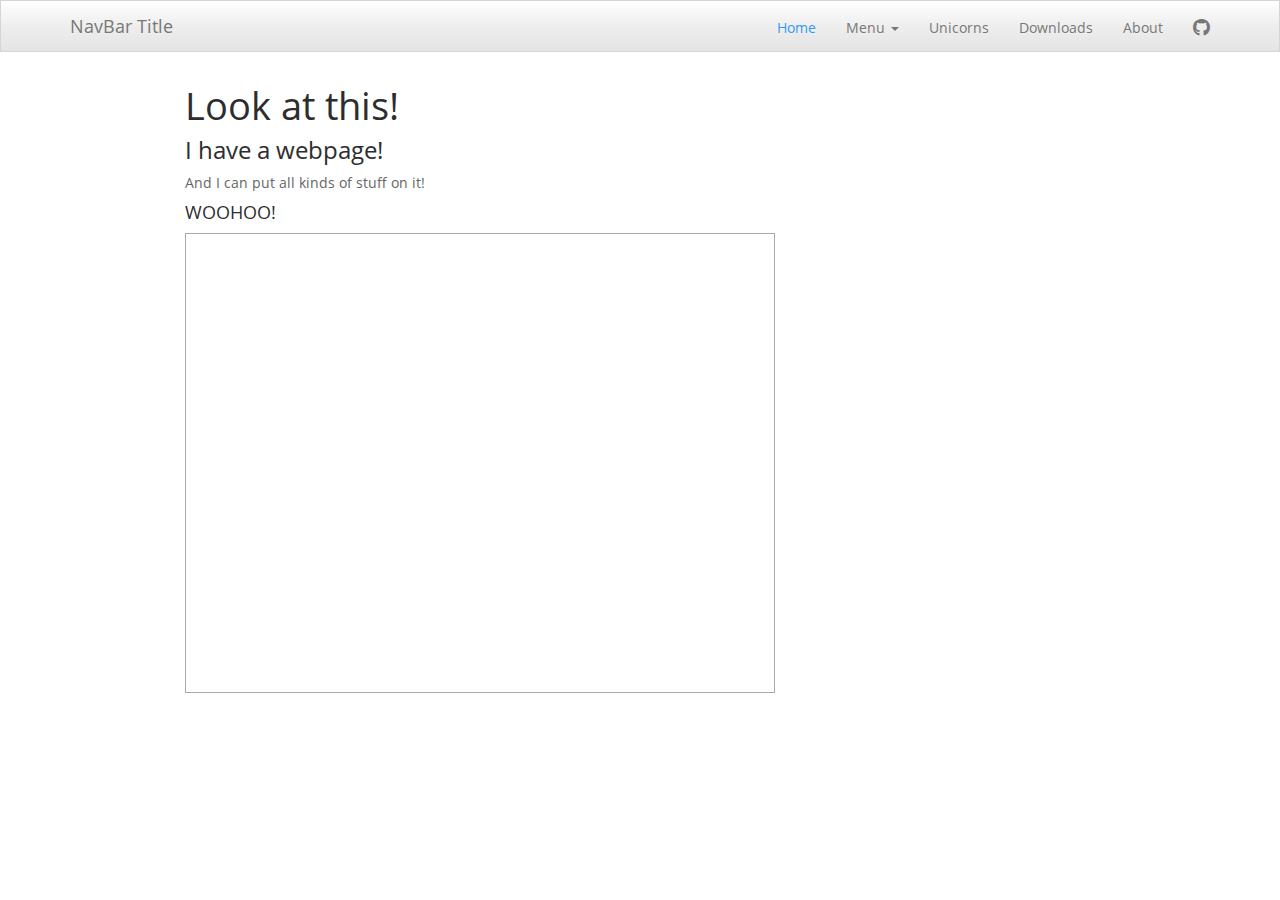
==== index.html @ 29324110 "init" ====
<!DOCTYPE html>

<html>

<head>

<meta charset="utf-8" />
<meta name="generator" content="pandoc" />
<meta http-equiv="X-UA-Compatible" content="IE=EDGE" />




<title>Look at this!</title>

<script src="site_libs/header-attrs-2.28/header-attrs.js"></script>
<script src="site_libs/jquery-3.6.0/jquery-3.6.0.min.js"></script>
<meta name="viewport" content="width=device-width, initial-scale=1" />
<link href="site_libs/bootstrap-3.3.5/css/spacelab.min.css" rel="stylesheet" />
<script src="site_libs/bootstrap-3.3.5/js/bootstrap.min.js"></script>
<script src="site_libs/bootstrap-3.3.5/shim/html5shiv.min.js"></script>
<script src="site_libs/bootstrap-3.3.5/shim/respond.min.js"></script>
<style>h1 {font-size: 34px;}
       h1.title {font-size: 38px;}
       h2 {font-size: 30px;}
       h3 {font-size: 24px;}
       h4 {font-size: 18px;}
       h5 {font-size: 16px;}
       h6 {font-size: 12px;}
       code {color: inherit; background-color: rgba(0, 0, 0, 0.04);}
       pre:not([class]) { background-color: white }</style>
<script src="site_libs/navigation-1.1/tabsets.js"></script>
<link href="site_libs/highlightjs-9.12.0/default.css" rel="stylesheet" />
<script src="site_libs/highlightjs-9.12.0/highlight.js"></script>
<link href="site_libs/font-awesome-6.5.2/css/all.min.css" rel="stylesheet" />
<link href="site_libs/font-awesome-6.5.2/css/v4-shims.min.css" rel="stylesheet" />

<style type="text/css">
  code{white-space: pre-wrap;}
  span.smallcaps{font-variant: small-caps;}
  span.underline{text-decoration: underline;}
  div.column{display: inline-block; vertical-align: top; width: 50%;}
  div.hanging-indent{margin-left: 1.5em; text-indent: -1.5em;}
  ul.task-list{list-style: none;}
    </style>

<style type="text/css">code{white-space: pre;}</style>
<script type="text/javascript">
if (window.hljs) {
  hljs.configure({languages: []});
  hljs.initHighlightingOnLoad();
  if (document.readyState && document.readyState === "complete") {
    window.setTimeout(function() { hljs.initHighlighting(); }, 0);
  }
}
</script>









<style type = "text/css">
.main-container {
  max-width: 940px;
  margin-left: auto;
  margin-right: auto;
}
img {
  max-width:100%;
}
.tabbed-pane {
  padding-top: 12px;
}
.html-widget {
  margin-bottom: 20px;
}
button.code-folding-btn:focus {
  outline: none;
}
summary {
  display: list-item;
}
details > summary > p:only-child {
  display: inline;
}
pre code {
  padding: 0;
}
</style>


<style type="text/css">
.dropdown-submenu {
  position: relative;
}
.dropdown-submenu>.dropdown-menu {
  top: 0;
  left: 100%;
  margin-top: -6px;
  margin-left: -1px;
  border-radius: 0 6px 6px 6px;
}
.dropdown-submenu:hover>.dropdown-menu {
  display: block;
}
.dropdown-submenu>a:after {
  display: block;
  content: " ";
  float: right;
  width: 0;
  height: 0;
  border-color: transparent;
  border-style: solid;
  border-width: 5px 0 5px 5px;
  border-left-color: #cccccc;
  margin-top: 5px;
  margin-right: -10px;
}
.dropdown-submenu:hover>a:after {
  border-left-color: #adb5bd;
}
.dropdown-submenu.pull-left {
  float: none;
}
.dropdown-submenu.pull-left>.dropdown-menu {
  left: -100%;
  margin-left: 10px;
  border-radius: 6px 0 6px 6px;
}
</style>

<script type="text/javascript">
// manage active state of menu based on current page
$(document).ready(function () {
  // active menu anchor
  href = window.location.pathname
  href = href.substr(href.lastIndexOf('/') + 1)
  if (href === "")
    href = "index.html";
  var menuAnchor = $('a[href="' + href + '"]');

  // mark the anchor link active (and if it's in a dropdown, also mark that active)
  var dropdown = menuAnchor.closest('li.dropdown');
  if (window.bootstrap) { // Bootstrap 4+
    menuAnchor.addClass('active');
    dropdown.find('> .dropdown-toggle').addClass('active');
  } else { // Bootstrap 3
    menuAnchor.parent().addClass('active');
    dropdown.addClass('active');
  }

  // Navbar adjustments
  var navHeight = $(".navbar").first().height() + 15;
  var style = document.createElement('style');
  var pt = "padding-top: " + navHeight + "px; ";
  var mt = "margin-top: -" + navHeight + "px; ";
  var css = "";
  // offset scroll position for anchor links (for fixed navbar)
  for (var i = 1; i <= 6; i++) {
    css += ".section h" + i + "{ " + pt + mt + "}\n";
  }
  style.innerHTML = "body {" + pt + "padding-bottom: 40px; }\n" + css;
  document.head.appendChild(style);
});
</script>

<!-- tabsets -->

<style type="text/css">
.tabset-dropdown > .nav-tabs {
  display: inline-table;
  max-height: 500px;
  min-height: 44px;
  overflow-y: auto;
  border: 1px solid #ddd;
  border-radius: 4px;
}

.tabset-dropdown > .nav-tabs > li.active:before, .tabset-dropdown > .nav-tabs.nav-tabs-open:before {
  content: "\e259";
  font-family: 'Glyphicons Halflings';
  display: inline-block;
  padding: 10px;
  border-right: 1px solid #ddd;
}

.tabset-dropdown > .nav-tabs.nav-tabs-open > li.active:before {
  content: "\e258";
  font-family: 'Glyphicons Halflings';
  border: none;
}

.tabset-dropdown > .nav-tabs > li.active {
  display: block;
}

.tabset-dropdown > .nav-tabs > li > a,
.tabset-dropdown > .nav-tabs > li > a:focus,
.tabset-dropdown > .nav-tabs > li > a:hover {
  border: none;
  display: inline-block;
  border-radius: 4px;
  background-color: transparent;
}

.tabset-dropdown > .nav-tabs.nav-tabs-open > li {
  display: block;
  float: none;
}

.tabset-dropdown > .nav-tabs > li {
  display: none;
}
</style>

<!-- code folding -->




</head>

<body>


<div class="container-fluid main-container">




<div class="navbar navbar-default  navbar-fixed-top" role="navigation">
  <div class="container">
    <div class="navbar-header">
      <button type="button" class="navbar-toggle collapsed" data-toggle="collapse" data-bs-toggle="collapse" data-target="#navbar" data-bs-target="#navbar">
        <span class="icon-bar"></span>
        <span class="icon-bar"></span>
        <span class="icon-bar"></span>
      </button>
      <a class="navbar-brand" href="index.html">NavBar Title</a>
    </div>
    <div id="navbar" class="navbar-collapse collapse">
      <ul class="nav navbar-nav">
        
      </ul>
      <ul class="nav navbar-nav navbar-right">
        <li>
  <a href="index.html">Home</a>
</li>
<li class="dropdown">
  <a href="#" class="dropdown-toggle" data-toggle="dropdown" role="button" data-bs-toggle="dropdown" aria-expanded="false">
    Menu
     
    <span class="caret"></span>
  </a>
  <ul class="dropdown-menu" role="menu">
    <li>
      <a href="pages/example.html">Whatever Menu 1</a>
    </li>
    <li>
      <a href="whatevermenu2.html">Whatever Menu 2</a>
    </li>
    <li>
      <a href="whatevermenu3.html">Whatever Menu 3</a>
    </li>
  </ul>
</li>
<li>
  <a href="Unicorn.Rmd">Unicorns</a>
</li>
<li>
  <a href="downloads.html">Downloads</a>
</li>
<li>
  <a href="about.html">About</a>
</li>
<li>
  <a href="http://github.com/jmclip">
    <span class="fa fa-github fa-lg"></span>
     
  </a>
</li>
      </ul>
    </div><!--/.nav-collapse -->
  </div><!--/.container -->
</div><!--/.navbar -->

<div id="header">



<h1 class="title toc-ignore">Look at this!</h1>

</div>


<div id="i-have-a-webpage" class="section level3">
<h3>I have a webpage!</h3>
<p>And I can put all kinds of stuff on it!</p>
<div id="woohoo" class="section level4">
<h4>WOOHOO!</h4>
<iframe src="https://jclip.shinyapps.io/baby-names/" style="border: 1px solid #AAA; width: 590px; height: 460px">
</iframe>
</div>
</div>




</div>

<script>

// add bootstrap table styles to pandoc tables
function bootstrapStylePandocTables() {
  $('tr.odd').parent('tbody').parent('table').addClass('table table-condensed');
}
$(document).ready(function () {
  bootstrapStylePandocTables();
});


</script>

<!-- tabsets -->

<script>
$(document).ready(function () {
  window.buildTabsets("TOC");
});

$(document).ready(function () {
  $('.tabset-dropdown > .nav-tabs > li').click(function () {
    $(this).parent().toggleClass('nav-tabs-open');
  });
});
</script>

<!-- code folding -->


<!-- dynamically load mathjax for compatibility with self-contained -->
<script>
  (function () {
    var script = document.createElement("script");
    script.type = "text/javascript";
    script.src  = "https://mathjax.rstudio.com/latest/MathJax.js?config=TeX-AMS-MML_HTMLorMML";
    document.getElementsByTagName("head")[0].appendChild(script);
  })();
</script>

</body>
</html>
---- site_libs/bootstrap-3.3.5/css/spacelab.min.css ----
@font-face {
  font-family: 'Open Sans';
  font-style: normal;
  font-weight: 400;
  src: url(fonts/OpenSans.ttf) format('truetype');
}
@font-face {
  font-family: 'Open Sans';
  font-style: normal;
  font-weight: 700;
  src: url(fonts/OpenSansBold.ttf) format('truetype');
}
@font-face {
  font-family: 'Open Sans';
  font-style: italic;
  font-weight: 400;
  src: url(fonts/OpenSansItalic.ttf) format('truetype');
}
@font-face {
  font-family: 'Open Sans';
  font-style: italic;
  font-weight: 700;
  src: url(fonts/OpenSansBoldItalic.ttf) format('truetype');
}

/*!
 * bootswatch v3.3.6
 * Homepage: http://bootswatch.com
 * Copyright 2012-2015 Thomas Park
 * Licensed under MIT
 * Based on Bootstrap
*//*!
 * Bootstrap v3.3.6 (http://getbootstrap.com)
 * Copyright 2011-2015 Twitter, Inc.
 * Licensed under MIT (https://github.com/twbs/bootstrap/blob/master/LICENSE)
 *//*! normalize.css v3.0.3 | MIT License | github.com/necolas/normalize.css */html{font-family:sans-serif;-ms-text-size-adjust:100%;-webkit-text-size-adjust:100%}body{margin:0}article,aside,details,figcaption,figure,footer,header,hgroup,main,menu,nav,section,summary{display:block}audio,canvas,progress,video{display:inline-block;vertical-align:baseline}audio:not([controls]){display:none;height:0}[hidden],template{display:none}a{background-color:transparent}a:active,a:hover{outline:0}abbr[title]{border-bottom:1px dotted}b,strong{font-weight:bold}dfn{font-style:italic}h1{font-size:2em;margin:0.67em 0}mark{background:#ff0;color:#000}small{font-size:80%}sub,sup{font-size:75%;line-height:0;position:relative;vertical-align:baseline}sup{top:-0.5em}sub{bottom:-0.25em}img{border:0}svg:not(:root){overflow:hidden}figure{margin:1em 40px}hr{-webkit-box-sizing:content-box;-moz-box-sizing:content-box;box-sizing:content-box;height:0}pre{overflow:auto}code,kbd,pre,samp{font-family:monospace, monospace;font-size:1em}button,input,optgroup,select,textarea{color:inherit;font:inherit;margin:0}button{overflow:visible}button,select{text-transform:none}button,html input[type="button"],input[type="reset"],input[type="submit"]{-webkit-appearance:button;cursor:pointer}button[disabled],html input[disabled]{cursor:default}button::-moz-focus-inner,input::-moz-focus-inner{border:0;padding:0}input{line-height:normal}input[type="checkbox"],input[type="radio"]{-webkit-box-sizing:border-box;-moz-box-sizing:border-box;box-sizing:border-box;padding:0}input[type="number"]::-webkit-inner-spin-button,input[type="number"]::-webkit-outer-spin-button{height:auto}input[type="search"]{-webkit-appearance:textfield;-webkit-box-sizing:content-box;-moz-box-sizing:content-box;box-sizing:content-box}input[type="search"]::-webkit-search-cancel-button,input[type="search"]::-webkit-search-decoration{-webkit-appearance:none}fieldset{border:1px solid #c0c0c0;margin:0 2px;padding:0.35em 0.625em 0.75em}legend{border:0;padding:0}textarea{overflow:auto}optgroup{font-weight:bold}table{border-collapse:collapse;border-spacing:0}td,th{padding:0}/*! Source: https://github.com/h5bp/html5-boilerplate/blob/master/src/css/main.css */@media print{*,*:before,*:after{background:transparent !important;color:#000 !important;-webkit-box-shadow:none !important;box-shadow:none !important;text-shadow:none !important}a,a:visited{text-decoration:underline}a[href]:after{content:" (" attr(href) ")"}abbr[title]:after{content:" (" attr(title) ")"}a[href^="#"]:after,a[href^="javascript:"]:after{content:""}pre,blockquote{border:1px solid #999;page-break-inside:avoid}thead{display:table-header-group}tr,img{page-break-inside:avoid}img{max-width:100% !important}p,h2,h3{orphans:3;widows:3}h2,h3{page-break-after:avoid}.navbar{display:none}.btn>.caret,.dropup>.btn>.caret{border-top-color:#000 !important}.label{border:1px solid #000}.table{border-collapse:collapse !important}.table td,.table th{background-color:#fff !important}.table-bordered th,.table-bordered td{border:1px solid #ddd !important}}@font-face{font-family:'Glyphicons Halflings';src:url('../fonts/glyphicons-halflings-regular.eot');src:url('../fonts/glyphicons-halflings-regular.eot?#iefix') format('embedded-opentype'),url('../fonts/glyphicons-halflings-regular.woff') format('woff'),url('../fonts/glyphicons-halflings-regular.ttf') format('truetype'),url('../fonts/glyphicons-halflings-regular.svg#glyphicons_halflingsregular') format('svg')}.glyphicon{position:relative;top:1px;display:inline-block;font-family:'Glyphicons Halflings';font-style:normal;font-weight:normal;line-height:1;-webkit-font-smoothing:antialiased;-moz-osx-font-smoothing:grayscale}.glyphicon-asterisk:before{content:"\002a"}.glyphicon-plus:before{content:"\002b"}.glyphicon-euro:before,.glyphicon-eur:before{content:"\20ac"}.glyphicon-minus:before{content:"\2212"}.glyphicon-cloud:before{content:"\2601"}.glyphicon-envelope:before{content:"\2709"}.glyphicon-pencil:before{content:"\270f"}.glyphicon-glass:before{content:"\e001"}.glyphicon-music:before{content:"\e002"}.glyphicon-search:before{content:"\e003"}.glyphicon-heart:before{content:"\e005"}.glyphicon-star:before{content:"\e006"}.glyphicon-star-empty:before{content:"\e007"}.glyphicon-user:before{content:"\e008"}.glyphicon-film:before{content:"\e009"}.glyphicon-th-large:before{content:"\e010"}.glyphicon-th:before{content:"\e011"}.glyphicon-th-list:before{content:"\e012"}.glyphicon-ok:before{content:"\e013"}.glyphicon-remove:before{content:"\e014"}.glyphicon-zoom-in:before{content:"\e015"}.glyphicon-zoom-out:before{content:"\e016"}.glyphicon-off:before{content:"\e017"}.glyphicon-signal:before{content:"\e018"}.glyphicon-cog:before{content:"\e019"}.glyphicon-trash:before{content:"\e020"}.glyphicon-home:before{content:"\e021"}.glyphicon-file:before{content:"\e022"}.glyphicon-time:before{content:"\e023"}.glyphicon-road:before{content:"\e024"}.glyphicon-download-alt:before{content:"\e025"}.glyphicon-download:before{content:"\e026"}.glyphicon-upload:before{content:"\e027"}.glyphicon-inbox:before{content:"\e028"}.glyphicon-play-circle:before{content:"\e029"}.glyphicon-repeat:before{content:"\e030"}.glyphicon-refresh:before{content:"\e031"}.glyphicon-list-alt:before{content:"\e032"}.glyphicon-lock:before{content:"\e033"}.glyphicon-flag:before{content:"\e034"}.glyphicon-headphones:before{content:"\e035"}.glyphicon-volume-off:before{content:"\e036"}.glyphicon-volume-down:before{content:"\e037"}.glyphicon-volume-up:before{content:"\e038"}.glyphicon-qrcode:before{content:"\e039"}.glyphicon-barcode:before{content:"\e040"}.glyphicon-tag:before{content:"\e041"}.glyphicon-tags:before{content:"\e042"}.glyphicon-book:before{content:"\e043"}.glyphicon-bookmark:before{content:"\e044"}.glyphicon-print:before{content:"\e045"}.glyphicon-camera:before{content:"\e046"}.glyphicon-font:before{content:"\e047"}.glyphicon-bold:before{content:"\e048"}.glyphicon-italic:before{content:"\e049"}.glyphicon-text-height:before{content:"\e050"}.glyphicon-text-width:before{content:"\e051"}.glyphicon-align-left:before{content:"\e052"}.glyphicon-align-center:before{content:"\e053"}.glyphicon-align-right:before{content:"\e054"}.glyphicon-align-justify:before{content:"\e055"}.glyphicon-list:before{content:"\e056"}.glyphicon-indent-left:before{content:"\e057"}.glyphicon-indent-right:before{content:"\e058"}.glyphicon-facetime-video:before{content:"\e059"}.glyphicon-picture:before{content:"\e060"}.glyphicon-map-marker:before{content:"\e062"}.glyphicon-adjust:before{content:"\e063"}.glyphicon-tint:before{content:"\e064"}.glyphicon-edit:before{content:"\e065"}.glyphicon-share:before{content:"\e066"}.glyphicon-check:before{content:"\e067"}.glyphicon-move:before{content:"\e068"}.glyphicon-step-backward:before{content:"\e069"}.glyphicon-fast-backward:before{content:"\e070"}.glyphicon-backward:before{content:"\e071"}.glyphicon-play:before{content:"\e072"}.glyphicon-pause:before{content:"\e073"}.glyphicon-stop:before{content:"\e074"}.glyphicon-forward:before{content:"\e075"}.glyphicon-fast-forward:before{content:"\e076"}.glyphicon-step-forward:before{content:"\e077"}.glyphicon-eject:before{content:"\e078"}.glyphicon-chevron-left:before{content:"\e079"}.glyphicon-chevron-right:before{content:"\e080"}.glyphicon-plus-sign:before{content:"\e081"}.glyphicon-minus-sign:before{content:"\e082"}.glyphicon-remove-sign:before{content:"\e083"}.glyphicon-ok-sign:before{content:"\e084"}.glyphicon-question-sign:before{content:"\e085"}.glyphicon-info-sign:before{content:"\e086"}.glyphicon-screenshot:before{content:"\e087"}.glyphicon-remove-circle:before{content:"\e088"}.glyphicon-ok-circle:before{content:"\e089"}.glyphicon-ban-circle:before{content:"\e090"}.glyphicon-arrow-left:before{content:"\e091"}.glyphicon-arrow-right:before{content:"\e092"}.glyphicon-arrow-up:before{content:"\e093"}.glyphicon-arrow-down:before{content:"\e094"}.glyphicon-share-alt:before{content:"\e095"}.glyphicon-resize-full:before{content:"\e096"}.glyphicon-resize-small:before{content:"\e097"}.glyphicon-exclamation-sign:before{content:"\e101"}.glyphicon-gift:before{content:"\e102"}.glyphicon-leaf:before{content:"\e103"}.glyphicon-fire:before{content:"\e104"}.glyphicon-eye-open:before{content:"\e105"}.glyphicon-eye-close:before{content:"\e106"}.glyphicon-warning-sign:before{content:"\e107"}.glyphicon-plane:before{content:"\e108"}.glyphicon-calendar:before{content:"\e109"}.glyphicon-random:before{content:"\e110"}.glyphicon-comment:before{content:"\e111"}.glyphicon-magnet:before{content:"\e112"}.glyphicon-chevron-up:before{content:"\e113"}.glyphicon-chevron-down:before{content:"\e114"}.glyphicon-retweet:before{content:"\e115"}.glyphicon-shopping-cart:before{content:"\e116"}.glyphicon-folder-close:before{content:"\e117"}.glyphicon-folder-open:before{content:"\e118"}.glyphicon-resize-vertical:before{content:"\e119"}.glyphicon-resize-horizontal:before{content:"\e120"}.glyphicon-hdd:before{content:"\e121"}.glyphicon-bullhorn:before{content:"\e122"}.glyphicon-bell:before{content:"\e123"}.glyphicon-certificate:before{content:"\e124"}.glyphicon-thumbs-up:before{content:"\e125"}.glyphicon-thumbs-down:before{content:"\e126"}.glyphicon-hand-right:before{content:"\e127"}.glyphicon-hand-left:before{content:"\e128"}.glyphicon-hand-up:before{content:"\e129"}.glyphicon-hand-down:before{content:"\e130"}.glyphicon-circle-arrow-right:before{content:"\e131"}.glyphicon-circle-arrow-left:before{content:"\e132"}.glyphicon-circle-arrow-up:before{content:"\e133"}.glyphicon-circle-arrow-down:before{content:"\e134"}.glyphicon-globe:before{content:"\e135"}.glyphicon-wrench:before{content:"\e136"}.glyphicon-tasks:before{content:"\e137"}.glyphicon-filter:before{content:"\e138"}.glyphicon-briefcase:before{content:"\e139"}.glyphicon-fullscreen:before{content:"\e140"}.glyphicon-dashboard:before{content:"\e141"}.glyphicon-paperclip:before{content:"\e142"}.glyphicon-heart-empty:before{content:"\e143"}.glyphicon-link:before{content:"\e144"}.glyphicon-phone:before{content:"\e145"}.glyphicon-pushpin:before{content:"\e146"}.glyphicon-usd:before{content:"\e148"}.glyphicon-gbp:before{content:"\e149"}.glyphicon-sort:before{content:"\e150"}.glyphicon-sort-by-alphabet:before{content:"\e151"}.glyphicon-sort-by-alphabet-alt:before{content:"\e152"}.glyphicon-sort-by-order:before{content:"\e153"}.glyphicon-sort-by-order-alt:before{content:"\e154"}.glyphicon-sort-by-attributes:before{content:"\e155"}.glyphicon-sort-by-attributes-alt:before{content:"\e156"}.glyphicon-unchecked:before{content:"\e157"}.glyphicon-expand:before{content:"\e158"}.glyphicon-collapse-down:before{content:"\e159"}.glyphicon-collapse-up:before{content:"\e160"}.glyphicon-log-in:before{content:"\e161"}.glyphicon-flash:before{content:"\e162"}.glyphicon-log-out:before{content:"\e163"}.glyphicon-new-window:before{content:"\e164"}.glyphicon-record:before{content:"\e165"}.glyphicon-save:before{content:"\e166"}.glyphicon-open:before{content:"\e167"}.glyphicon-saved:before{content:"\e168"}.glyphicon-import:before{content:"\e169"}.glyphicon-export:before{content:"\e170"}.glyphicon-send:before{content:"\e171"}.glyphicon-floppy-disk:before{content:"\e172"}.glyphicon-floppy-saved:before{content:"\e173"}.glyphicon-floppy-remove:before{content:"\e174"}.glyphicon-floppy-save:before{content:"\e175"}.glyphicon-floppy-open:before{content:"\e176"}.glyphicon-credit-card:before{content:"\e177"}.glyphicon-transfer:before{content:"\e178"}.glyphicon-cutlery:before{content:"\e179"}.glyphicon-header:before{content:"\e180"}.glyphicon-compressed:before{content:"\e181"}.glyphicon-earphone:before{content:"\e182"}.glyphicon-phone-alt:before{content:"\e183"}.glyphicon-tower:before{content:"\e184"}.glyphicon-stats:before{content:"\e185"}.glyphicon-sd-video:before{content:"\e186"}.glyphicon-hd-video:before{content:"\e187"}.glyphicon-subtitles:before{content:"\e188"}.glyphicon-sound-stereo:before{content:"\e189"}.glyphicon-sound-dolby:before{content:"\e190"}.glyphicon-sound-5-1:before{content:"\e191"}.glyphicon-sound-6-1:before{content:"\e192"}.glyphicon-sound-7-1:before{content:"\e193"}.glyphicon-copyright-mark:before{content:"\e194"}.glyphicon-registration-mark:before{content:"\e195"}.glyphicon-cloud-download:before{content:"\e197"}.glyphicon-cloud-upload:before{content:"\e198"}.glyphicon-tree-conifer:before{content:"\e199"}.glyphicon-tree-deciduous:before{content:"\e200"}.glyphicon-cd:before{content:"\e201"}.glyphicon-save-file:before{content:"\e202"}.glyphicon-open-file:before{content:"\e203"}.glyphicon-level-up:before{content:"\e204"}.glyphicon-copy:before{content:"\e205"}.glyphicon-paste:before{content:"\e206"}.glyphicon-alert:before{content:"\e209"}.glyphicon-equalizer:before{content:"\e210"}.glyphicon-king:before{content:"\e211"}.glyphicon-queen:before{content:"\e212"}.glyphicon-pawn:before{content:"\e213"}.glyphicon-bishop:before{content:"\e214"}.glyphicon-knight:before{content:"\e215"}.glyphicon-baby-formula:before{content:"\e216"}.glyphicon-tent:before{content:"\26fa"}.glyphicon-blackboard:before{content:"\e218"}.glyphicon-bed:before{content:"\e219"}.glyphicon-apple:before{content:"\f8ff"}.glyphicon-erase:before{content:"\e221"}.glyphicon-hourglass:before{content:"\231b"}.glyphicon-lamp:before{content:"\e223"}.glyphicon-duplicate:before{content:"\e224"}.glyphicon-piggy-bank:before{content:"\e225"}.glyphicon-scissors:before{content:"\e226"}.glyphicon-bitcoin:before{content:"\e227"}.glyphicon-btc:before{content:"\e227"}.glyphicon-xbt:before{content:"\e227"}.glyphicon-yen:before{content:"\00a5"}.glyphicon-jpy:before{content:"\00a5"}.glyphicon-ruble:before{content:"\20bd"}.glyphicon-rub:before{content:"\20bd"}.glyphicon-scale:before{content:"\e230"}.glyphicon-ice-lolly:before{content:"\e231"}.glyphicon-ice-lolly-tasted:before{content:"\e232"}.glyphicon-education:before{content:"\e233"}.glyphicon-option-horizontal:before{content:"\e234"}.glyphicon-option-vertical:before{content:"\e235"}.glyphicon-menu-hamburger:before{content:"\e236"}.glyphicon-modal-window:before{content:"\e237"}.glyphicon-oil:before{content:"\e238"}.glyphicon-grain:before{content:"\e239"}.glyphicon-sunglasses:before{content:"\e240"}.glyphicon-text-size:before{content:"\e241"}.glyphicon-text-color:before{content:"\e242"}.glyphicon-text-background:before{content:"\e243"}.glyphicon-object-align-top:before{content:"\e244"}.glyphicon-object-align-bottom:before{content:"\e245"}.glyphicon-object-align-horizontal:before{content:"\e246"}.glyphicon-object-align-left:before{content:"\e247"}.glyphicon-object-align-vertical:before{content:"\e248"}.glyphicon-object-align-right:before{content:"\e249"}.glyphicon-triangle-right:before{content:"\e250"}.glyphicon-triangle-left:before{content:"\e251"}.glyphicon-triangle-bottom:before{content:"\e252"}.glyphicon-triangle-top:before{content:"\e253"}.glyphicon-console:before{content:"\e254"}.glyphicon-superscript:before{content:"\e255"}.glyphicon-subscript:before{content:"\e256"}.glyphicon-menu-left:before{content:"\e257"}.glyphicon-menu-right:before{content:"\e258"}.glyphicon-menu-down:before{content:"\e259"}.glyphicon-menu-up:before{content:"\e260"}*{-webkit-box-sizing:border-box;-moz-box-sizing:border-box;box-sizing:border-box}*:before,*:after{-webkit-box-sizing:border-box;-moz-box-sizing:border-box;box-sizing:border-box}html{font-size:10px;-webkit-tap-highlight-color:rgba(0,0,0,0)}body{font-family:"Open Sans","Helvetica Neue",Helvetica,Arial,sans-serif;font-size:14px;line-height:1.42857143;color:#666666;background-color:#ffffff}input,button,select,textarea{font-family:inherit;font-size:inherit;line-height:inherit}a{color:#3399f3;text-decoration:none}a:hover,a:focus{color:#3399f3;text-decoration:underline}a:focus{outline:thin dotted;outline:5px auto -webkit-focus-ring-color;outline-offset:-2px}figure{margin:0}img{vertical-align:middle}.img-responsive,.thumbnail>img,.thumbnail a>img,.carousel-inner>.item>img,.carousel-inner>.item>a>img{display:block;max-width:100%;height:auto}.img-rounded{border-radius:6px}.img-thumbnail{padding:4px;line-height:1.42857143;background-color:#ffffff;border:1px solid #dddddd;border-radius:4px;-webkit-transition:all .2s ease-in-out;-o-transition:all .2s ease-in-out;transition:all .2s ease-in-out;display:inline-block;max-width:100%;height:auto}.img-circle{border-radius:50%}hr{margin-top:20px;margin-bottom:20px;border:0;border-top:1px solid #eeeeee}.sr-only{position:absolute;width:1px;height:1px;margin:-1px;padding:0;overflow:hidden;clip:rect(0, 0, 0, 0);border:0}.sr-only-focusable:active,.sr-only-focusable:focus{position:static;width:auto;height:auto;margin:0;overflow:visible;clip:auto}[role="button"]{cursor:pointer}h1,h2,h3,h4,h5,h6,.h1,.h2,.h3,.h4,.h5,.h6{font-family:"Open Sans","Helvetica Neue",Helvetica,Arial,sans-serif;font-weight:500;line-height:1.1;color:#2d2d2d}h1 small,h2 small,h3 small,h4 small,h5 small,h6 small,.h1 small,.h2 small,.h3 small,.h4 small,.h5 small,.h6 small,h1 .small,h2 .small,h3 .small,h4 .small,h5 .small,h6 .small,.h1 .small,.h2 .small,.h3 .small,.h4 .small,.h5 .small,.h6 .small{font-weight:normal;line-height:1;color:#999999}h1,.h1,h2,.h2,h3,.h3{margin-top:20px;margin-bottom:10px}h1 small,.h1 small,h2 small,.h2 small,h3 small,.h3 small,h1 .small,.h1 .small,h2 .small,.h2 .small,h3 .small,.h3 .small{font-size:65%}h4,.h4,h5,.h5,h6,.h6{margin-top:10px;margin-bottom:10px}h4 small,.h4 small,h5 small,.h5 small,h6 small,.h6 small,h4 .small,.h4 .small,h5 .small,.h5 .small,h6 .small,.h6 .small{font-size:75%}h1,.h1{font-size:36px}h2,.h2{font-size:30px}h3,.h3{font-size:24px}h4,.h4{font-size:18px}h5,.h5{font-size:14px}h6,.h6{font-size:12px}p{margin:0 0 10px}.lead{margin-bottom:20px;font-size:16px;font-weight:300;line-height:1.4}@media (min-width:768px){.lead{font-size:21px}}small,.small{font-size:85%}mark,.mark{background-color:#fcf8e3;padding:.2em}.text-left{text-align:left}.text-right{text-align:right}.text-center{text-align:center}.text-justify{text-align:justify}.text-nowrap{white-space:nowrap}.text-lowercase{text-transform:lowercase}.text-uppercase{text-transform:uppercase}.text-capitalize{text-transform:capitalize}.text-muted{color:#999999}.text-primary{color:#446e9b}a.text-primary:hover,a.text-primary:focus{color:#345578}.text-success{color:#468847}a.text-success:hover,a.text-success:focus{color:#356635}.text-info{color:#3a87ad}a.text-info:hover,a.text-info:focus{color:#2d6987}.text-warning{color:#c09853}a.text-warning:hover,a.text-warning:focus{color:#a47e3c}.text-danger{color:#b94a48}a.text-danger:hover,a.text-danger:focus{color:#953b39}.bg-primary{color:#fff;background-color:#446e9b}a.bg-primary:hover,a.bg-primary:focus{background-color:#345578}.bg-success{background-color:#dff0d8}a.bg-success:hover,a.bg-success:focus{background-color:#c1e2b3}.bg-info{background-color:#d9edf7}a.bg-info:hover,a.bg-info:focus{background-color:#afd9ee}.bg-warning{background-color:#fcf8e3}a.bg-warning:hover,a.bg-warning:focus{background-color:#f7ecb5}.bg-danger{background-color:#f2dede}a.bg-danger:hover,a.bg-danger:focus{background-color:#e4b9b9}.page-header{padding-bottom:9px;margin:40px 0 20px;border-bottom:1px solid #eeeeee}ul,ol{margin-top:0;margin-bottom:10px}ul ul,ol ul,ul ol,ol ol{margin-bottom:0}.list-unstyled{padding-left:0;list-style:none}.list-inline{padding-left:0;list-style:none;margin-left:-5px}.list-inline>li{display:inline-block;padding-left:5px;padding-right:5px}dl{margin-top:0;margin-bottom:20px}dt,dd{line-height:1.42857143}dt{font-weight:bold}dd{margin-left:0}@media (min-width:768px){.dl-horizontal dt{float:left;width:160px;clear:left;text-align:right;overflow:hidden;text-overflow:ellipsis;white-space:nowrap}.dl-horizontal dd{margin-left:180px}}abbr[title],abbr[data-original-title]{cursor:help;border-bottom:1px dotted #999999}.initialism{font-size:90%;text-transform:uppercase}blockquote{padding:10px 20px;margin:0 0 20px;font-size:17.5px;border-left:5px solid #eeeeee}blockquote p:last-child,blockquote ul:last-child,blockquote ol:last-child{margin-bottom:0}blockquote footer,blockquote small,blockquote .small{display:block;font-size:80%;line-height:1.42857143;color:#999999}blockquote footer:before,blockquote small:before,blockquote .small:before{content:'\2014 \00A0'}.blockquote-reverse,blockquote.pull-right{padding-right:15px;padding-left:0;border-right:5px solid #eeeeee;border-left:0;text-align:right}.blockquote-reverse footer:before,blockquote.pull-right footer:before,.blockquote-reverse small:before,blockquote.pull-right small:before,.blockquote-reverse .small:before,blockquote.pull-right .small:before{content:''}.blockquote-reverse footer:after,blockquote.pull-right footer:after,.blockquote-reverse small:after,blockquote.pull-right small:after,.blockquote-reverse .small:after,blockquote.pull-right .small:after{content:'\00A0 \2014'}address{margin-bottom:20px;font-style:normal;line-height:1.42857143}code,kbd,pre,samp{font-family:monospace}code{padding:2px 4px;font-size:90%;color:#c7254e;background-color:#f9f2f4;border-radius:4px}kbd{padding:2px 4px;font-size:90%;color:#ffffff;background-color:#333333;border-radius:3px;-webkit-box-shadow:inset 0 -1px 0 rgba(0,0,0,0.25);box-shadow:inset 0 -1px 0 rgba(0,0,0,0.25)}kbd kbd{padding:0;font-size:100%;font-weight:bold;-webkit-box-shadow:none;box-shadow:none}pre{display:block;padding:9.5px;margin:0 0 10px;font-size:13px;line-height:1.42857143;word-break:break-all;word-wrap:break-word;color:#333333;background-color:#f5f5f5;border:1px solid #cccccc;border-radius:4px}pre code{padding:0;font-size:inherit;color:inherit;white-space:pre-wrap;background-color:transparent;border-radius:0}.pre-scrollable{max-height:340px;overflow-y:scroll}.container{margin-right:auto;margin-left:auto;padding-left:15px;padding-right:15px}@media (min-width:768px){.container{width:750px}}@media (min-width:992px){.container{width:970px}}@media (min-width:1200px){.container{width:1170px}}.container-fluid{margin-right:auto;margin-left:auto;padding-left:15px;padding-right:15px}.row{margin-left:-15px;margin-right:-15px}.col-xs-1,.col-sm-1,.col-md-1,.col-lg-1,.col-xs-2,.col-sm-2,.col-md-2,.col-lg-2,.col-xs-3,.col-sm-3,.col-md-3,.col-lg-3,.col-xs-4,.col-sm-4,.col-md-4,.col-lg-4,.col-xs-5,.col-sm-5,.col-md-5,.col-lg-5,.col-xs-6,.col-sm-6,.col-md-6,.col-lg-6,.col-xs-7,.col-sm-7,.col-md-7,.col-lg-7,.col-xs-8,.col-sm-8,.col-md-8,.col-lg-8,.col-xs-9,.col-sm-9,.col-md-9,.col-lg-9,.col-xs-10,.col-sm-10,.col-md-10,.col-lg-10,.col-xs-11,.col-sm-11,.col-md-11,.col-lg-11,.col-xs-12,.col-sm-12,.col-md-12,.col-lg-12{position:relative;min-height:1px;padding-left:15px;padding-right:15px}.col-xs-1,.col-xs-2,.col-xs-3,.col-xs-4,.col-xs-5,.col-xs-6,.col-xs-7,.col-xs-8,.col-xs-9,.col-xs-10,.col-xs-11,.col-xs-12{float:left}.col-xs-12{width:100%}.col-xs-11{width:91.66666667%}.col-xs-10{width:83.33333333%}.col-xs-9{width:75%}.col-xs-8{width:66.66666667%}.col-xs-7{width:58.33333333%}.col-xs-6{width:50%}.col-xs-5{width:41.66666667%}.col-xs-4{width:33.33333333%}.col-xs-3{width:25%}.col-xs-2{width:16.66666667%}.col-xs-1{width:8.33333333%}.col-xs-pull-12{right:100%}.col-xs-pull-11{right:91.66666667%}.col-xs-pull-10{right:83.33333333%}.col-xs-pull-9{right:75%}.col-xs-pull-8{right:66.66666667%}.col-xs-pull-7{right:58.33333333%}.col-xs-pull-6{right:50%}.col-xs-pull-5{right:41.66666667%}.col-xs-pull-4{right:33.33333333%}.col-xs-pull-3{right:25%}.col-xs-pull-2{right:16.66666667%}.col-xs-pull-1{right:8.33333333%}.col-xs-pull-0{right:auto}.col-xs-push-12{left:100%}.col-xs-push-11{left:91.66666667%}.col-xs-push-10{left:83.33333333%}.col-xs-push-9{left:75%}.col-xs-push-8{left:66.66666667%}.col-xs-push-7{left:58.33333333%}.col-xs-push-6{left:50%}.col-xs-push-5{left:41.66666667%}.col-xs-push-4{left:33.33333333%}.col-xs-push-3{left:25%}.col-xs-push-2{left:16.66666667%}.col-xs-push-1{left:8.33333333%}.col-xs-push-0{left:auto}.col-xs-offset-12{margin-left:100%}.col-xs-offset-11{margin-left:91.66666667%}.col-xs-offset-10{margin-left:83.33333333%}.col-xs-offset-9{margin-left:75%}.col-xs-offset-8{margin-left:66.66666667%}.col-xs-offset-7{margin-left:58.33333333%}.col-xs-offset-6{margin-left:50%}.col-xs-offset-5{margin-left:41.66666667%}.col-xs-offset-4{margin-left:33.33333333%}.col-xs-offset-3{margin-left:25%}.col-xs-offset-2{margin-left:16.66666667%}.col-xs-offset-1{margin-left:8.33333333%}.col-xs-offset-0{margin-left:0%}@media (min-width:768px){.col-sm-1,.col-sm-2,.col-sm-3,.col-sm-4,.col-sm-5,.col-sm-6,.col-sm-7,.col-sm-8,.col-sm-9,.col-sm-10,.col-sm-11,.col-sm-12{float:left}.col-sm-12{width:100%}.col-sm-11{width:91.66666667%}.col-sm-10{width:83.33333333%}.col-sm-9{width:75%}.col-sm-8{width:66.66666667%}.col-sm-7{width:58.33333333%}.col-sm-6{width:50%}.col-sm-5{width:41.66666667%}.col-sm-4{width:33.33333333%}.col-sm-3{width:25%}.col-sm-2{width:16.66666667%}.col-sm-1{width:8.33333333%}.col-sm-pull-12{right:100%}.col-sm-pull-11{right:91.66666667%}.col-sm-pull-10{right:83.33333333%}.col-sm-pull-9{right:75%}.col-sm-pull-8{right:66.66666667%}.col-sm-pull-7{right:58.33333333%}.col-sm-pull-6{right:50%}.col-sm-pull-5{right:41.66666667%}.col-sm-pull-4{right:33.33333333%}.col-sm-pull-3{right:25%}.col-sm-pull-2{right:16.66666667%}.col-sm-pull-1{right:8.33333333%}.col-sm-pull-0{right:auto}.col-sm-push-12{left:100%}.col-sm-push-11{left:91.66666667%}.col-sm-push-10{left:83.33333333%}.col-sm-push-9{left:75%}.col-sm-push-8{left:66.66666667%}.col-sm-push-7{left:58.33333333%}.col-sm-push-6{left:50%}.col-sm-push-5{left:41.66666667%}.col-sm-push-4{left:33.33333333%}.col-sm-push-3{left:25%}.col-sm-push-2{left:16.66666667%}.col-sm-push-1{left:8.33333333%}.col-sm-push-0{left:auto}.col-sm-offset-12{margin-left:100%}.col-sm-offset-11{margin-left:91.66666667%}.col-sm-offset-10{margin-left:83.33333333%}.col-sm-offset-9{margin-left:75%}.col-sm-offset-8{margin-left:66.66666667%}.col-sm-offset-7{margin-left:58.33333333%}.col-sm-offset-6{margin-left:50%}.col-sm-offset-5{margin-left:41.66666667%}.col-sm-offset-4{margin-left:33.33333333%}.col-sm-offset-3{margin-left:25%}.col-sm-offset-2{margin-left:16.66666667%}.col-sm-offset-1{margin-left:8.33333333%}.col-sm-offset-0{margin-left:0%}}@media (min-width:992px){.col-md-1,.col-md-2,.col-md-3,.col-md-4,.col-md-5,.col-md-6,.col-md-7,.col-md-8,.col-md-9,.col-md-10,.col-md-11,.col-md-12{float:left}.col-md-12{width:100%}.col-md-11{width:91.66666667%}.col-md-10{width:83.33333333%}.col-md-9{width:75%}.col-md-8{width:66.66666667%}.col-md-7{width:58.33333333%}.col-md-6{width:50%}.col-md-5{width:41.66666667%}.col-md-4{width:33.33333333%}.col-md-3{width:25%}.col-md-2{width:16.66666667%}.col-md-1{width:8.33333333%}.col-md-pull-12{right:100%}.col-md-pull-11{right:91.66666667%}.col-md-pull-10{right:83.33333333%}.col-md-pull-9{right:75%}.col-md-pull-8{right:66.66666667%}.col-md-pull-7{right:58.33333333%}.col-md-pull-6{right:50%}.col-md-pull-5{right:41.66666667%}.col-md-pull-4{right:33.33333333%}.col-md-pull-3{right:25%}.col-md-pull-2{right:16.66666667%}.col-md-pull-1{right:8.33333333%}.col-md-pull-0{right:auto}.col-md-push-12{left:100%}.col-md-push-11{left:91.66666667%}.col-md-push-10{left:83.33333333%}.col-md-push-9{left:75%}.col-md-push-8{left:66.66666667%}.col-md-push-7{left:58.33333333%}.col-md-push-6{left:50%}.col-md-push-5{left:41.66666667%}.col-md-push-4{left:33.33333333%}.col-md-push-3{left:25%}.col-md-push-2{left:16.66666667%}.col-md-push-1{left:8.33333333%}.col-md-push-0{left:auto}.col-md-offset-12{margin-left:100%}.col-md-offset-11{margin-left:91.66666667%}.col-md-offset-10{margin-left:83.33333333%}.col-md-offset-9{margin-left:75%}.col-md-offset-8{margin-left:66.66666667%}.col-md-offset-7{margin-left:58.33333333%}.col-md-offset-6{margin-left:50%}.col-md-offset-5{margin-left:41.66666667%}.col-md-offset-4{margin-left:33.33333333%}.col-md-offset-3{margin-left:25%}.col-md-offset-2{margin-left:16.66666667%}.col-md-offset-1{margin-left:8.33333333%}.col-md-offset-0{margin-left:0%}}@media (min-width:1200px){.col-lg-1,.col-lg-2,.col-lg-3,.col-lg-4,.col-lg-5,.col-lg-6,.col-lg-7,.col-lg-8,.col-lg-9,.col-lg-10,.col-lg-11,.col-lg-12{float:left}.col-lg-12{width:100%}.col-lg-11{width:91.66666667%}.col-lg-10{width:83.33333333%}.col-lg-9{width:75%}.col-lg-8{width:66.66666667%}.col-lg-7{width:58.33333333%}.col-lg-6{width:50%}.col-lg-5{width:41.66666667%}.col-lg-4{width:33.33333333%}.col-lg-3{width:25%}.col-lg-2{width:16.66666667%}.col-lg-1{width:8.33333333%}.col-lg-pull-12{right:100%}.col-lg-pull-11{right:91.66666667%}.col-lg-pull-10{right:83.33333333%}.col-lg-pull-9{right:75%}.col-lg-pull-8{right:66.66666667%}.col-lg-pull-7{right:58.33333333%}.col-lg-pull-6{right:50%}.col-lg-pull-5{right:41.66666667%}.col-lg-pull-4{right:33.33333333%}.col-lg-pull-3{right:25%}.col-lg-pull-2{right:16.66666667%}.col-lg-pull-1{right:8.33333333%}.col-lg-pull-0{right:auto}.col-lg-push-12{left:100%}.col-lg-push-11{left:91.66666667%}.col-lg-push-10{left:83.33333333%}.col-lg-push-9{left:75%}.col-lg-push-8{left:66.66666667%}.col-lg-push-7{left:58.33333333%}.col-lg-push-6{left:50%}.col-lg-push-5{left:41.66666667%}.col-lg-push-4{left:33.33333333%}.col-lg-push-3{left:25%}.col-lg-push-2{left:16.66666667%}.col-lg-push-1{left:8.33333333%}.col-lg-push-0{left:auto}.col-lg-offset-12{margin-left:100%}.col-lg-offset-11{margin-left:91.66666667%}.col-lg-offset-10{margin-left:83.33333333%}.col-lg-offset-9{margin-left:75%}.col-lg-offset-8{margin-left:66.66666667%}.col-lg-offset-7{margin-left:58.33333333%}.col-lg-offset-6{margin-left:50%}.col-lg-offset-5{margin-left:41.66666667%}.col-lg-offset-4{margin-left:33.33333333%}.col-lg-offset-3{margin-left:25%}.col-lg-offset-2{margin-left:16.66666667%}.col-lg-offset-1{margin-left:8.33333333%}.col-lg-offset-0{margin-left:0%}}table{background-color:transparent}caption{padding-top:8px;padding-bottom:8px;color:#999999;text-align:left}th{}.table{width:100%;max-width:100%;margin-bottom:20px}.table>thead>tr>th,.table>tbody>tr>th,.table>tfoot>tr>th,.table>thead>tr>td,.table>tbody>tr>td,.table>tfoot>tr>td{padding:8px;line-height:1.42857143;vertical-align:top;border-top:1px solid #dddddd}.table>thead>tr>th{vertical-align:bottom;border-bottom:2px solid #dddddd}.table>caption+thead>tr:first-child>th,.table>colgroup+thead>tr:first-child>th,.table>thead:first-child>tr:first-child>th,.table>caption+thead>tr:first-child>td,.table>colgroup+thead>tr:first-child>td,.table>thead:first-child>tr:first-child>td{border-top:0}.table>tbody+tbody{border-top:2px solid #dddddd}.table .table{background-color:#ffffff}.table-condensed>thead>tr>th,.table-condensed>tbody>tr>th,.table-condensed>tfoot>tr>th,.table-condensed>thead>tr>td,.table-condensed>tbody>tr>td,.table-condensed>tfoot>tr>td{padding:5px}.table-bordered{border:1px solid #dddddd}.table-bordered>thead>tr>th,.table-bordered>tbody>tr>th,.table-bordered>tfoot>tr>th,.table-bordered>thead>tr>td,.table-bordered>tbody>tr>td,.table-bordered>tfoot>tr>td{border:1px solid #dddddd}.table-bordered>thead>tr>th,.table-bordered>thead>tr>td{border-bottom-width:2px}.table-striped>tbody>tr:nth-of-type(odd){background-color:#f9f9f9}.table-hover>tbody>tr:hover{background-color:#f5f5f5}table col[class*="col-"]{position:static;float:none;display:table-column}table td[class*="col-"],table th[class*="col-"]{position:static;float:none;display:table-cell}.table>thead>tr>td.active,.table>tbody>tr>td.active,.table>tfoot>tr>td.active,.table>thead>tr>th.active,.table>tbody>tr>th.active,.table>tfoot>tr>th.active,.table>thead>tr.active>td,.table>tbody>tr.active>td,.table>tfoot>tr.active>td,.table>thead>tr.active>th,.table>tbody>tr.active>th,.table>tfoot>tr.active>th{background-color:#f5f5f5}.table-hover>tbody>tr>td.active:hover,.table-hover>tbody>tr>th.active:hover,.table-hover>tbody>tr.active:hover>td,.table-hover>tbody>tr:hover>.active,.table-hover>tbody>tr.active:hover>th{background-color:#e8e8e8}.table>thead>tr>td.success,.table>tbody>tr>td.success,.table>tfoot>tr>td.success,.table>thead>tr>th.success,.table>tbody>tr>th.success,.table>tfoot>tr>th.success,.table>thead>tr.success>td,.table>tbody>tr.success>td,.table>tfoot>tr.success>td,.table>thead>tr.success>th,.table>tbody>tr.success>th,.table>tfoot>tr.success>th{background-color:#dff0d8}.table-hover>tbody>tr>td.success:hover,.table-hover>tbody>tr>th.success:hover,.table-hover>tbody>tr.success:hover>td,.table-hover>tbody>tr:hover>.success,.table-hover>tbody>tr.success:hover>th{background-color:#d0e9c6}.table>thead>tr>td.info,.table>tbody>tr>td.info,.table>tfoot>tr>td.info,.table>thead>tr>th.info,.table>tbody>tr>th.info,.table>tfoot>tr>th.info,.table>thead>tr.info>td,.table>tbody>tr.info>td,.table>tfoot>tr.info>td,.table>thead>tr.info>th,.table>tbody>tr.info>th,.table>tfoot>tr.info>th{background-color:#d9edf7}.table-hover>tbody>tr>td.info:hover,.table-hover>tbody>tr>th.info:hover,.table-hover>tbody>tr.info:hover>td,.table-hover>tbody>tr:hover>.info,.table-hover>tbody>tr.info:hover>th{background-color:#c4e3f3}.table>thead>tr>td.warning,.table>tbody>tr>td.warning,.table>tfoot>tr>td.warning,.table>thead>tr>th.warning,.table>tbody>tr>th.warning,.table>tfoot>tr>th.warning,.table>thead>tr.warning>td,.table>tbody>tr.warning>td,.table>tfoot>tr.warning>td,.table>thead>tr.warning>th,.table>tbody>tr.warning>th,.table>tfoot>tr.warning>th{background-color:#fcf8e3}.table-hover>tbody>tr>td.warning:hover,.table-hover>tbody>tr>th.warning:hover,.table-hover>tbody>tr.warning:hover>td,.table-hover>tbody>tr:hover>.warning,.table-hover>tbody>tr.warning:hover>th{background-color:#faf2cc}.table>thead>tr>td.danger,.table>tbody>tr>td.danger,.table>tfoot>tr>td.danger,.table>thead>tr>th.danger,.table>tbody>tr>th.danger,.table>tfoot>tr>th.danger,.table>thead>tr.danger>td,.table>tbody>tr.danger>td,.table>tfoot>tr.danger>td,.table>thead>tr.danger>th,.table>tbody>tr.danger>th,.table>tfoot>tr.danger>th{background-color:#f2dede}.table-hover>tbody>tr>td.danger:hover,.table-hover>tbody>tr>th.danger:hover,.table-hover>tbody>tr.danger:hover>td,.table-hover>tbody>tr:hover>.danger,.table-hover>tbody>tr.danger:hover>th{background-color:#ebcccc}.table-responsive{overflow-x:auto;min-height:0.01%}@media screen and (max-width:767px){.table-responsive{width:100%;margin-bottom:15px;overflow-y:hidden;-ms-overflow-style:-ms-autohiding-scrollbar;border:1px solid #dddddd}.table-responsive>.table{margin-bottom:0}.table-responsive>.table>thead>tr>th,.table-responsive>.table>tbody>tr>th,.table-responsive>.table>tfoot>tr>th,.table-responsive>.table>thead>tr>td,.table-responsive>.table>tbody>tr>td,.table-responsive>.table>tfoot>tr>td{white-space:nowrap}.table-responsive>.table-bordered{border:0}.table-responsive>.table-bordered>thead>tr>th:first-child,.table-responsive>.table-bordered>tbody>tr>th:first-child,.table-responsive>.table-bordered>tfoot>tr>th:first-child,.table-responsive>.table-bordered>thead>tr>td:first-child,.table-responsive>.table-bordered>tbody>tr>td:first-child,.table-responsive>.table-bordered>tfoot>tr>td:first-child{border-left:0}.table-responsive>.table-bordered>thead>tr>th:last-child,.table-responsive>.table-bordered>tbody>tr>th:last-child,.table-responsive>.table-bordered>tfoot>tr>th:last-child,.table-responsive>.table-bordered>thead>tr>td:last-child,.table-responsive>.table-bordered>tbody>tr>td:last-child,.table-responsive>.table-bordered>tfoot>tr>td:last-child{border-right:0}.table-responsive>.table-bordered>tbody>tr:last-child>th,.table-responsive>.table-bordered>tfoot>tr:last-child>th,.table-responsive>.table-bordered>tbody>tr:last-child>td,.table-responsive>.table-bordered>tfoot>tr:last-child>td{border-bottom:0}}fieldset{padding:0;margin:0;border:0;min-width:0}legend{display:block;width:100%;padding:0;margin-bottom:20px;font-size:21px;line-height:inherit;color:#666666;border:0;border-bottom:1px solid #e5e5e5}label{display:inline-block;max-width:100%;margin-bottom:5px;font-weight:bold}input[type="search"]{-webkit-box-sizing:border-box;-moz-box-sizing:border-box;box-sizing:border-box}input[type="radio"],input[type="checkbox"]{margin:4px 0 0;margin-top:1px \9;line-height:normal}input[type="file"]{display:block}input[type="range"]{display:block;width:100%}select[multiple],select[size]{height:auto}input[type="file"]:focus,input[type="radio"]:focus,input[type="checkbox"]:focus{outline:thin dotted;outline:5px auto -webkit-focus-ring-color;outline-offset:-2px}output{display:block;padding-top:9px;font-size:14px;line-height:1.42857143;color:#666666}.form-control{display:block;width:100%;height:38px;padding:8px 12px;font-size:14px;line-height:1.42857143;color:#666666;background-color:#ffffff;background-image:none;border:1px solid #cccccc;border-radius:4px;-webkit-box-shadow:inset 0 1px 1px rgba(0,0,0,0.075);box-shadow:inset 0 1px 1px rgba(0,0,0,0.075);-webkit-transition:border-color ease-in-out .15s,-webkit-box-shadow ease-in-out .15s;-o-transition:border-color ease-in-out .15s,box-shadow ease-in-out .15s;transition:border-color ease-in-out .15s,box-shadow ease-in-out .15s}.form-control:focus{border-color:#66afe9;outline:0;-webkit-box-shadow:inset 0 1px 1px rgba(0,0,0,0.075),0 0 8px rgba(102,175,233,0.6);box-shadow:inset 0 1px 1px rgba(0,0,0,0.075),0 0 8px rgba(102,175,233,0.6)}.form-control::-moz-placeholder{color:#999999;opacity:1}.form-control:-ms-input-placeholder{color:#999999}.form-control::-webkit-input-placeholder{color:#999999}.form-control::-ms-expand{border:0;background-color:transparent}.form-control[disabled],.form-control[readonly],fieldset[disabled] .form-control{background-color:#eeeeee;opacity:1}.form-control[disabled],fieldset[disabled] .form-control{cursor:not-allowed}textarea.form-control{height:auto}input[type="search"]{-webkit-appearance:none}@media screen and (-webkit-min-device-pixel-ratio:0){input[type="date"].form-control,input[type="time"].form-control,input[type="datetime-local"].form-control,input[type="month"].form-control{line-height:38px}input[type="date"].input-sm,input[type="time"].input-sm,input[type="datetime-local"].input-sm,input[type="month"].input-sm,.input-group-sm input[type="date"],.input-group-sm input[type="time"],.input-group-sm input[type="datetime-local"],.input-group-sm input[type="month"]{line-height:30px}input[type="date"].input-lg,input[type="time"].input-lg,input[type="datetime-local"].input-lg,input[type="month"].input-lg,.input-group-lg input[type="date"],.input-group-lg input[type="time"],.input-group-lg input[type="datetime-local"],.input-group-lg input[type="month"]{line-height:54px}}.form-group{margin-bottom:15px}.radio,.checkbox{position:relative;display:block;margin-top:10px;margin-bottom:10px}.radio label,.checkbox label{min-height:20px;padding-left:20px;margin-bottom:0;font-weight:normal;cursor:pointer}.radio input[type="radio"],.radio-inline input[type="radio"],.checkbox input[type="checkbox"],.checkbox-inline input[type="checkbox"]{position:absolute;margin-left:-20px;margin-top:4px \9}.radio+.radio,.checkbox+.checkbox{margin-top:-5px}.radio-inline,.checkbox-inline{position:relative;display:inline-block;padding-left:20px;margin-bottom:0;vertical-align:middle;font-weight:normal;cursor:pointer}.radio-inline+.radio-inline,.checkbox-inline+.checkbox-inline{margin-top:0;margin-left:10px}input[type="radio"][disabled],input[type="checkbox"][disabled],input[type="radio"].disabled,input[type="checkbox"].disabled,fieldset[disabled] input[type="radio"],fieldset[disabled] input[type="checkbox"]{cursor:not-allowed}.radio-inline.disabled,.checkbox-inline.disabled,fieldset[disabled] .radio-inline,fieldset[disabled] .checkbox-inline{cursor:not-allowed}.radio.disabled label,.checkbox.disabled label,fieldset[disabled] .radio label,fieldset[disabled] .checkbox label{cursor:not-allowed}.form-control-static{padding-top:9px;padding-bottom:9px;margin-bottom:0;min-height:34px}.form-control-static.input-lg,.form-control-static.input-sm{padding-left:0;padding-right:0}.input-sm{height:30px;padding:5px 10px;font-size:12px;line-height:1.5;border-radius:3px}select.input-sm{height:30px;line-height:30px}textarea.input-sm,select[multiple].input-sm{height:auto}.form-group-sm .form-control{height:30px;padding:5px 10px;font-size:12px;line-height:1.5;border-radius:3px}.form-group-sm select.form-control{height:30px;line-height:30px}.form-group-sm textarea.form-control,.form-group-sm select[multiple].form-control{height:auto}.form-group-sm .form-control-static{height:30px;min-height:32px;padding:6px 10px;font-size:12px;line-height:1.5}.input-lg{height:54px;padding:14px 16px;font-size:18px;line-height:1.3333333;border-radius:6px}select.input-lg{height:54px;line-height:54px}textarea.input-lg,select[multiple].input-lg{height:auto}.form-group-lg .form-control{height:54px;padding:14px 16px;font-size:18px;line-height:1.3333333;border-radius:6px}.form-group-lg select.form-control{height:54px;line-height:54px}.form-group-lg textarea.form-control,.form-group-lg select[multiple].form-control{height:auto}.form-group-lg .form-control-static{height:54px;min-height:38px;padding:15px 16px;font-size:18px;line-height:1.3333333}.has-feedback{position:relative}.has-feedback .form-control{padding-right:47.5px}.form-control-feedback{position:absolute;top:0;right:0;z-index:2;display:block;width:38px;height:38px;line-height:38px;text-align:center;pointer-events:none}.input-lg+.form-control-feedback,.input-group-lg+.form-control-feedback,.form-group-lg .form-control+.form-control-feedback{width:54px;height:54px;line-height:54px}.input-sm+.form-control-feedback,.input-group-sm+.form-control-feedback,.form-group-sm .form-control+.form-control-feedback{width:30px;height:30px;line-height:30px}.has-success .help-block,.has-success .control-label,.has-success .radio,.has-success .checkbox,.has-success .radio-inline,.has-success .checkbox-inline,.has-success.radio label,.has-success.checkbox label,.has-success.radio-inline label,.has-success.checkbox-inline label{color:#468847}.has-success .form-control{border-color:#468847;-webkit-box-shadow:inset 0 1px 1px rgba(0,0,0,0.075);box-shadow:inset 0 1px 1px rgba(0,0,0,0.075)}.has-success .form-control:focus{border-color:#356635;-webkit-box-shadow:inset 0 1px 1px rgba(0,0,0,0.075),0 0 6px #7aba7b;box-shadow:inset 0 1px 1px rgba(0,0,0,0.075),0 0 6px #7aba7b}.has-success .input-group-addon{color:#468847;border-color:#468847;background-color:#dff0d8}.has-success .form-control-feedback{color:#468847}.has-warning .help-block,.has-warning .control-label,.has-warning .radio,.has-warning .checkbox,.has-warning .radio-inline,.has-warning .checkbox-inline,.has-warning.radio label,.has-warning.checkbox label,.has-warning.radio-inline label,.has-warning.checkbox-inline label{color:#c09853}.has-warning .form-control{border-color:#c09853;-webkit-box-shadow:inset 0 1px 1px rgba(0,0,0,0.075);box-shadow:inset 0 1px 1px rgba(0,0,0,0.075)}.has-warning .form-control:focus{border-color:#a47e3c;-webkit-box-shadow:inset 0 1px 1px rgba(0,0,0,0.075),0 0 6px #dbc59e;box-shadow:inset 0 1px 1px rgba(0,0,0,0.075),0 0 6px #dbc59e}.has-warning .input-group-addon{color:#c09853;border-color:#c09853;background-color:#fcf8e3}.has-warning .form-control-feedback{color:#c09853}.has-error .help-block,.has-error .control-label,.has-error .radio,.has-error .checkbox,.has-error .radio-inline,.has-error .checkbox-inline,.has-error.radio label,.has-error.checkbox label,.has-error.radio-inline label,.has-error.checkbox-inline label{color:#b94a48}.has-error .form-control{border-color:#b94a48;-webkit-box-shadow:inset 0 1px 1px rgba(0,0,0,0.075);box-shadow:inset 0 1px 1px rgba(0,0,0,0.075)}.has-error .form-control:focus{border-color:#953b39;-webkit-box-shadow:inset 0 1px 1px rgba(0,0,0,0.075),0 0 6px #d59392;box-shadow:inset 0 1px 1px rgba(0,0,0,0.075),0 0 6px #d59392}.has-error .input-group-addon{color:#b94a48;border-color:#b94a48;background-color:#f2dede}.has-error .form-control-feedback{color:#b94a48}.has-feedback label~.form-control-feedback{top:25px}.has-feedback label.sr-only~.form-control-feedback{top:0}.help-block{display:block;margin-top:5px;margin-bottom:10px;color:#a6a6a6}@media (min-width:768px){.form-inline .form-group{display:inline-block;margin-bottom:0;vertical-align:middle}.form-inline .form-control{display:inline-block;width:auto;vertical-align:middle}.form-inline .form-control-static{display:inline-block}.form-inline .input-group{display:inline-table;vertical-align:middle}.form-inline .input-group .input-group-addon,.form-inline .input-group .input-group-btn,.form-inline .input-group .form-control{width:auto}.form-inline .input-group>.form-control{width:100%}.form-inline .control-label{margin-bottom:0;vertical-align:middle}.form-inline .radio,.form-inline .checkbox{display:inline-block;margin-top:0;margin-bottom:0;vertical-align:middle}.form-inline .radio label,.form-inline .checkbox label{padding-left:0}.form-inline .radio input[type="radio"],.form-inline .checkbox input[type="checkbox"]{position:relative;margin-left:0}.form-inline .has-feedback .form-control-feedback{top:0}}.form-horizontal .radio,.form-horizontal .checkbox,.form-horizontal .radio-inline,.form-horizontal .checkbox-inline{margin-top:0;margin-bottom:0;padding-top:9px}.form-horizontal .radio,.form-horizontal .checkbox{min-height:29px}.form-horizontal .form-group{margin-left:-15px;margin-right:-15px}@media (min-width:768px){.form-horizontal .control-label{text-align:right;margin-bottom:0;padding-top:9px}}.form-horizontal .has-feedback .form-control-feedback{right:15px}@media (min-width:768px){.form-horizontal .form-group-lg .control-label{padding-top:15px;font-size:18px}}@media (min-width:768px){.form-horizontal .form-group-sm .control-label{padding-top:6px;font-size:12px}}.btn{display:inline-block;margin-bottom:0;font-weight:normal;text-align:center;vertical-align:middle;-ms-touch-action:manipulation;touch-action:manipulation;cursor:pointer;background-image:none;border:1px solid transparent;white-space:nowrap;padding:8px 12px;font-size:14px;line-height:1.42857143;border-radius:4px;-webkit-user-select:none;-moz-user-select:none;-ms-user-select:none;user-select:none}.btn:focus,.btn:active:focus,.btn.active:focus,.btn.focus,.btn:active.focus,.btn.active.focus{outline:thin dotted;outline:5px auto -webkit-focus-ring-color;outline-offset:-2px}.btn:hover,.btn:focus,.btn.focus{color:#ffffff;text-decoration:none}.btn:active,.btn.active{outline:0;background-image:none;-webkit-box-shadow:inset 0 3px 5px rgba(0,0,0,0.125);box-shadow:inset 0 3px 5px rgba(0,0,0,0.125)}.btn.disabled,.btn[disabled],fieldset[disabled] .btn{cursor:not-allowed;opacity:0.65;filter:alpha(opacity=65);-webkit-box-shadow:none;box-shadow:none}a.btn.disabled,fieldset[disabled] a.btn{pointer-events:none}.btn-default{color:#ffffff;background-color:#474949;border-color:#474949}.btn-default:focus,.btn-default.focus{color:#ffffff;background-color:#2e2f2f;border-color:#080808}.btn-default:hover{color:#ffffff;background-color:#2e2f2f;border-color:#292a2a}.btn-default:active,.btn-default.active,.open>.dropdown-toggle.btn-default{color:#ffffff;background-color:#2e2f2f;border-color:#292a2a}.btn-default:active:hover,.btn-default.active:hover,.open>.dropdown-toggle.btn-default:hover,.btn-default:active:focus,.btn-default.active:focus,.open>.dropdown-toggle.btn-default:focus,.btn-default:active.focus,.btn-default.active.focus,.open>.dropdown-toggle.btn-default.focus{color:#ffffff;background-color:#1c1d1d;border-color:#080808}.btn-default:active,.btn-default.active,.open>.dropdown-toggle.btn-default{background-image:none}.btn-default.disabled:hover,.btn-default[disabled]:hover,fieldset[disabled] .btn-default:hover,.btn-default.disabled:focus,.btn-default[disabled]:focus,fieldset[disabled] .btn-default:focus,.btn-default.disabled.focus,.btn-default[disabled].focus,fieldset[disabled] .btn-default.focus{background-color:#474949;border-color:#474949}.btn-default .badge{color:#474949;background-color:#ffffff}.btn-primary{color:#ffffff;background-color:#446e9b;border-color:#446e9b}.btn-primary:focus,.btn-primary.focus{color:#ffffff;background-color:#345578;border-color:#1d2f42}.btn-primary:hover{color:#ffffff;background-color:#345578;border-color:#315070}.btn-primary:active,.btn-primary.active,.open>.dropdown-toggle.btn-primary{color:#ffffff;background-color:#345578;border-color:#315070}.btn-primary:active:hover,.btn-primary.active:hover,.open>.dropdown-toggle.btn-primary:hover,.btn-primary:active:focus,.btn-primary.active:focus,.open>.dropdown-toggle.btn-primary:focus,.btn-primary:active.focus,.btn-primary.active.focus,.open>.dropdown-toggle.btn-primary.focus{color:#ffffff;background-color:#2a435f;border-color:#1d2f42}.btn-primary:active,.btn-primary.active,.open>.dropdown-toggle.btn-primary{background-image:none}.btn-primary.disabled:hover,.btn-primary[disabled]:hover,fieldset[disabled] .btn-primary:hover,.btn-primary.disabled:focus,.btn-primary[disabled]:focus,fieldset[disabled] .btn-primary:focus,.btn-primary.disabled.focus,.btn-primary[disabled].focus,fieldset[disabled] .btn-primary.focus{background-color:#446e9b;border-color:#446e9b}.btn-primary .badge{color:#446e9b;background-color:#ffffff}.btn-success{color:#ffffff;background-color:#3cb521;border-color:#3cb521}.btn-success:focus,.btn-success.focus{color:#ffffff;background-color:#2e8a19;border-color:#18490d}.btn-success:hover{color:#ffffff;background-color:#2e8a19;border-color:#2b8118}.btn-success:active,.btn-success.active,.open>.dropdown-toggle.btn-success{color:#ffffff;background-color:#2e8a19;border-color:#2b8118}.btn-success:active:hover,.btn-success.active:hover,.open>.dropdown-toggle.btn-success:hover,.btn-success:active:focus,.btn-success.active:focus,.open>.dropdown-toggle.btn-success:focus,.btn-success:active.focus,.btn-success.active.focus,.open>.dropdown-toggle.btn-success.focus{color:#ffffff;background-color:#246c14;border-color:#18490d}.btn-success:active,.btn-success.active,.open>.dropdown-toggle.btn-success{background-image:none}.btn-success.disabled:hover,.btn-success[disabled]:hover,fieldset[disabled] .btn-success:hover,.btn-success.disabled:focus,.btn-success[disabled]:focus,fieldset[disabled] .btn-success:focus,.btn-success.disabled.focus,.btn-success[disabled].focus,fieldset[disabled] .btn-success.focus{background-color:#3cb521;border-color:#3cb521}.btn-success .badge{color:#3cb521;background-color:#ffffff}.btn-info{color:#ffffff;background-color:#3399f3;border-color:#3399f3}.btn-info:focus,.btn-info.focus{color:#ffffff;background-color:#0e80e5;border-color:#09589d}.btn-info:hover{color:#ffffff;background-color:#0e80e5;border-color:#0d7bdc}.btn-info:active,.btn-info.active,.open>.dropdown-toggle.btn-info{color:#ffffff;background-color:#0e80e5;border-color:#0d7bdc}.btn-info:active:hover,.btn-info.active:hover,.open>.dropdown-toggle.btn-info:hover,.btn-info:active:focus,.btn-info.active:focus,.open>.dropdown-toggle.btn-info:focus,.btn-info:active.focus,.btn-info.active.focus,.open>.dropdown-toggle.btn-info.focus{color:#ffffff;background-color:#0c6dc4;border-color:#09589d}.btn-info:active,.btn-info.active,.open>.dropdown-toggle.btn-info{background-image:none}.btn-info.disabled:hover,.btn-info[disabled]:hover,fieldset[disabled] .btn-info:hover,.btn-info.disabled:focus,.btn-info[disabled]:focus,fieldset[disabled] .btn-info:focus,.btn-info.disabled.focus,.btn-info[disabled].focus,fieldset[disabled] .btn-info.focus{background-color:#3399f3;border-color:#3399f3}.btn-info .badge{color:#3399f3;background-color:#ffffff}.btn-warning{color:#ffffff;background-color:#d47500;border-color:#d47500}.btn-warning:focus,.btn-warning.focus{color:#ffffff;background-color:#a15900;border-color:#552f00}.btn-warning:hover{color:#ffffff;background-color:#a15900;border-color:#975300}.btn-warning:active,.btn-warning.active,.open>.dropdown-toggle.btn-warning{color:#ffffff;background-color:#a15900;border-color:#975300}.btn-warning:active:hover,.btn-warning.active:hover,.open>.dropdown-toggle.btn-warning:hover,.btn-warning:active:focus,.btn-warning.active:focus,.open>.dropdown-toggle.btn-warning:focus,.btn-warning:active.focus,.btn-warning.active.focus,.open>.dropdown-toggle.btn-warning.focus{color:#ffffff;background-color:#7d4500;border-color:#552f00}.btn-warning:active,.btn-warning.active,.open>.dropdown-toggle.btn-warning{background-image:none}.btn-warning.disabled:hover,.btn-warning[disabled]:hover,fieldset[disabled] .btn-warning:hover,.btn-warning.disabled:focus,.btn-warning[disabled]:focus,fieldset[disabled] .btn-warning:focus,.btn-warning.disabled.focus,.btn-warning[disabled].focus,fieldset[disabled] .btn-warning.focus{background-color:#d47500;border-color:#d47500}.btn-warning .badge{color:#d47500;background-color:#ffffff}.btn-danger{color:#ffffff;background-color:#cd0200;border-color:#cd0200}.btn-danger:focus,.btn-danger.focus{color:#ffffff;background-color:#9a0200;border-color:#4e0100}.btn-danger:hover{color:#ffffff;background-color:#9a0200;border-color:#900100}.btn-danger:active,.btn-danger.active,.open>.dropdown-toggle.btn-danger{color:#ffffff;background-color:#9a0200;border-color:#900100}.btn-danger:active:hover,.btn-danger.active:hover,.open>.dropdown-toggle.btn-danger:hover,.btn-danger:active:focus,.btn-danger.active:focus,.open>.dropdown-toggle.btn-danger:focus,.btn-danger:active.focus,.btn-danger.active.focus,.open>.dropdown-toggle.btn-danger.focus{color:#ffffff;background-color:#760100;border-color:#4e0100}.btn-danger:active,.btn-danger.active,.open>.dropdown-toggle.btn-danger{background-image:none}.btn-danger.disabled:hover,.btn-danger[disabled]:hover,fieldset[disabled] .btn-danger:hover,.btn-danger.disabled:focus,.btn-danger[disabled]:focus,fieldset[disabled] .btn-danger:focus,.btn-danger.disabled.focus,.btn-danger[disabled].focus,fieldset[disabled] .btn-danger.focus{background-color:#cd0200;border-color:#cd0200}.btn-danger .badge{color:#cd0200;background-color:#ffffff}.btn-link{color:#3399f3;font-weight:normal;border-radius:0}.btn-link,.btn-link:active,.btn-link.active,.btn-link[disabled],fieldset[disabled] .btn-link{background-color:transparent;-webkit-box-shadow:none;box-shadow:none}.btn-link,.btn-link:hover,.btn-link:focus,.btn-link:active{border-color:transparent}.btn-link:hover,.btn-link:focus{color:#3399f3;text-decoration:underline;background-color:transparent}.btn-link[disabled]:hover,fieldset[disabled] .btn-link:hover,.btn-link[disabled]:focus,fieldset[disabled] .btn-link:focus{color:#999999;text-decoration:none}.btn-lg,.btn-group-lg>.btn{padding:14px 16px;font-size:18px;line-height:1.3333333;border-radius:6px}.btn-sm,.btn-group-sm>.btn{padding:5px 10px;font-size:12px;line-height:1.5;border-radius:3px}.btn-xs,.btn-group-xs>.btn{padding:1px 5px;font-size:12px;line-height:1.5;border-radius:3px}.btn-block{display:block;width:100%}.btn-block+.btn-block{margin-top:5px}input[type="submit"].btn-block,input[type="reset"].btn-block,input[type="button"].btn-block{width:100%}.fade{opacity:0;-webkit-transition:opacity 0.15s linear;-o-transition:opacity 0.15s linear;transition:opacity 0.15s linear}.fade.in{opacity:1}.collapse{display:none}.collapse.in{display:block}tr.collapse.in{display:table-row}tbody.collapse.in{display:table-row-group}.collapsing{position:relative;height:0;overflow:hidden;-webkit-transition-property:height, visibility;-o-transition-property:height, visibility;transition-property:height, visibility;-webkit-transition-duration:0.35s;-o-transition-duration:0.35s;transition-duration:0.35s;-webkit-transition-timing-function:ease;-o-transition-timing-function:ease;transition-timing-function:ease}.caret{display:inline-block;width:0;height:0;margin-left:2px;vertical-align:middle;border-top:4px dashed;border-top:4px solid \9;border-right:4px solid transparent;border-left:4px solid transparent}.dropup,.dropdown{position:relative}.dropdown-toggle:focus{outline:0}.dropdown-menu{position:absolute;top:100%;left:0;z-index:1000;display:none;float:left;min-width:160px;padding:5px 0;margin:2px 0 0;list-style:none;font-size:14px;text-align:left;background-color:#ffffff;border:1px solid #cccccc;border:1px solid rgba(0,0,0,0.15);border-radius:4px;-webkit-box-shadow:0 6px 12px rgba(0,0,0,0.175);box-shadow:0 6px 12px rgba(0,0,0,0.175);-webkit-background-clip:padding-box;background-clip:padding-box}.dropdown-menu.pull-right{right:0;left:auto}.dropdown-menu .divider{height:1px;margin:9px 0;overflow:hidden;background-color:#e5e5e5}.dropdown-menu>li>a{display:block;padding:3px 20px;clear:both;font-weight:normal;line-height:1.42857143;color:#333333;white-space:nowrap}.dropdown-menu>li>a:hover,.dropdown-menu>li>a:focus{text-decoration:none;color:#ffffff;background-color:#446e9b}.dropdown-menu>.active>a,.dropdown-menu>.active>a:hover,.dropdown-menu>.active>a:focus{color:#ffffff;text-decoration:none;outline:0;background-color:#446e9b}.dropdown-menu>.disabled>a,.dropdown-menu>.disabled>a:hover,.dropdown-menu>.disabled>a:focus{color:#999999}.dropdown-menu>.disabled>a:hover,.dropdown-menu>.disabled>a:focus{text-decoration:none;background-color:transparent;background-image:none;filter:progid:DXImageTransform.Microsoft.gradient(enabled=false);cursor:not-allowed}.open>.dropdown-menu{display:block}.open>a{outline:0}.dropdown-menu-right{left:auto;right:0}.dropdown-menu-left{left:0;right:auto}.dropdown-header{display:block;padding:3px 20px;font-size:12px;line-height:1.42857143;color:#999999;white-space:nowrap}.dropdown-backdrop{position:fixed;left:0;right:0;bottom:0;top:0;z-index:990}.pull-right>.dropdown-menu{right:0;left:auto}.dropup .caret,.navbar-fixed-bottom .dropdown .caret{border-top:0;border-bottom:4px dashed;border-bottom:4px solid \9;content:""}.dropup .dropdown-menu,.navbar-fixed-bottom .dropdown .dropdown-menu{top:auto;bottom:100%;margin-bottom:2px}@media (min-width:768px){.navbar-right .dropdown-menu{left:auto;right:0}.navbar-right .dropdown-menu-left{left:0;right:auto}}.btn-group,.btn-group-vertical{position:relative;display:inline-block;vertical-align:middle}.btn-group>.btn,.btn-group-vertical>.btn{position:relative;float:left}.btn-group>.btn:hover,.btn-group-vertical>.btn:hover,.btn-group>.btn:focus,.btn-group-vertical>.btn:focus,.btn-group>.btn:active,.btn-group-vertical>.btn:active,.btn-group>.btn.active,.btn-group-vertical>.btn.active{z-index:2}.btn-group .btn+.btn,.btn-group .btn+.btn-group,.btn-group .btn-group+.btn,.btn-group .btn-group+.btn-group{margin-left:-1px}.btn-toolbar{margin-left:-5px}.btn-toolbar .btn,.btn-toolbar .btn-group,.btn-toolbar .input-group{float:left}.btn-toolbar>.btn,.btn-toolbar>.btn-group,.btn-toolbar>.input-group{margin-left:5px}.btn-group>.btn:not(:first-child):not(:last-child):not(.dropdown-toggle){border-radius:0}.btn-group>.btn:first-child{margin-left:0}.btn-group>.btn:first-child:not(:last-child):not(.dropdown-toggle){border-bottom-right-radius:0;border-top-right-radius:0}.btn-group>.btn:last-child:not(:first-child),.btn-group>.dropdown-toggle:not(:first-child){border-bottom-left-radius:0;border-top-left-radius:0}.btn-group>.btn-group{float:left}.btn-group>.btn-group:not(:first-child):not(:last-child)>.btn{border-radius:0}.btn-group>.btn-group:first-child:not(:last-child)>.btn:last-child,.btn-group>.btn-group:first-child:not(:last-child)>.dropdown-toggle{border-bottom-right-radius:0;border-top-right-radius:0}.btn-group>.btn-group:last-child:not(:first-child)>.btn:first-child{border-bottom-left-radius:0;border-top-left-radius:0}.btn-group .dropdown-toggle:active,.btn-group.open .dropdown-toggle{outline:0}.btn-group>.btn+.dropdown-toggle{padding-left:8px;padding-right:8px}.btn-group>.btn-lg+.dropdown-toggle{padding-left:12px;padding-right:12px}.btn-group.open .dropdown-toggle{-webkit-box-shadow:inset 0 3px 5px rgba(0,0,0,0.125);box-shadow:inset 0 3px 5px rgba(0,0,0,0.125)}.btn-group.open .dropdown-toggle.btn-link{-webkit-box-shadow:none;box-shadow:none}.btn .caret{margin-left:0}.btn-lg .caret{border-width:5px 5px 0;border-bottom-width:0}.dropup .btn-lg .caret{border-width:0 5px 5px}.btn-group-vertical>.btn,.btn-group-vertical>.btn-group,.btn-group-vertical>.btn-group>.btn{display:block;float:none;width:100%;max-width:100%}.btn-group-vertical>.btn-group>.btn{float:none}.btn-group-vertical>.btn+.btn,.btn-group-vertical>.btn+.btn-group,.btn-group-vertical>.btn-group+.btn,.btn-group-vertical>.btn-group+.btn-group{margin-top:-1px;margin-left:0}.btn-group-vertical>.btn:not(:first-child):not(:last-child){border-radius:0}.btn-group-vertical>.btn:first-child:not(:last-child){border-top-right-radius:4px;border-top-left-radius:4px;border-bottom-right-radius:0;border-bottom-left-radius:0}.btn-group-vertical>.btn:last-child:not(:first-child){border-top-right-radius:0;border-top-left-radius:0;border-bottom-right-radius:4px;border-bottom-left-radius:4px}.btn-group-vertical>.btn-group:not(:first-child):not(:last-child)>.btn{border-radius:0}.btn-group-vertical>.btn-group:first-child:not(:last-child)>.btn:last-child,.btn-group-vertical>.btn-group:first-child:not(:last-child)>.dropdown-toggle{border-bottom-right-radius:0;border-bottom-left-radius:0}.btn-group-vertical>.btn-group:last-child:not(:first-child)>.btn:first-child{border-top-right-radius:0;border-top-left-radius:0}.btn-group-justified{display:table;width:100%;table-layout:fixed;border-collapse:separate}.btn-group-justified>.btn,.btn-group-justified>.btn-group{float:none;display:table-cell;width:1%}.btn-group-justified>.btn-group .btn{width:100%}.btn-group-justified>.btn-group .dropdown-menu{left:auto}[data-toggle="buttons"]>.btn input[type="radio"],[data-toggle="buttons"]>.btn-group>.btn input[type="radio"],[data-toggle="buttons"]>.btn input[type="checkbox"],[data-toggle="buttons"]>.btn-group>.btn input[type="checkbox"]{position:absolute;clip:rect(0, 0, 0, 0);pointer-events:none}.input-group{position:relative;display:table;border-collapse:separate}.input-group[class*="col-"]{float:none;padding-left:0;padding-right:0}.input-group .form-control{position:relative;z-index:2;float:left;width:100%;margin-bottom:0}.input-group .form-control:focus{z-index:3}.input-group-lg>.form-control,.input-group-lg>.input-group-addon,.input-group-lg>.input-group-btn>.btn{height:54px;padding:14px 16px;font-size:18px;line-height:1.3333333;border-radius:6px}select.input-group-lg>.form-control,select.input-group-lg>.input-group-addon,select.input-group-lg>.input-group-btn>.btn{height:54px;line-height:54px}textarea.input-group-lg>.form-control,textarea.input-group-lg>.input-group-addon,textarea.input-group-lg>.input-group-btn>.btn,select[multiple].input-group-lg>.form-control,select[multiple].input-group-lg>.input-group-addon,select[multiple].input-group-lg>.input-group-btn>.btn{height:auto}.input-group-sm>.form-control,.input-group-sm>.input-group-addon,.input-group-sm>.input-group-btn>.btn{height:30px;padding:5px 10px;font-size:12px;line-height:1.5;border-radius:3px}select.input-group-sm>.form-control,select.input-group-sm>.input-group-addon,select.input-group-sm>.input-group-btn>.btn{height:30px;line-height:30px}textarea.input-group-sm>.form-control,textarea.input-group-sm>.input-group-addon,textarea.input-group-sm>.input-group-btn>.btn,select[multiple].input-group-sm>.form-control,select[multiple].input-group-sm>.input-group-addon,select[multiple].input-group-sm>.input-group-btn>.btn{height:auto}.input-group-addon,.input-group-btn,.input-group .form-control{display:table-cell}.input-group-addon:not(:first-child):not(:last-child),.input-group-btn:not(:first-child):not(:last-child),.input-group .form-control:not(:first-child):not(:last-child){border-radius:0}.input-group-addon,.input-group-btn{width:1%;white-space:nowrap;vertical-align:middle}.input-group-addon{padding:8px 12px;font-size:14px;font-weight:normal;line-height:1;color:#666666;text-align:center;background-color:#eeeeee;border:1px solid #cccccc;border-radius:4px}.input-group-addon.input-sm{padding:5px 10px;font-size:12px;border-radius:3px}.input-group-addon.input-lg{padding:14px 16px;font-size:18px;border-radius:6px}.input-group-addon input[type="radio"],.input-group-addon input[type="checkbox"]{margin-top:0}.input-group .form-control:first-child,.input-group-addon:first-child,.input-group-btn:first-child>.btn,.input-group-btn:first-child>.btn-group>.btn,.input-group-btn:first-child>.dropdown-toggle,.input-group-btn:last-child>.btn:not(:last-child):not(.dropdown-toggle),.input-group-btn:last-child>.btn-group:not(:last-child)>.btn{border-bottom-right-radius:0;border-top-right-radius:0}.input-group-addon:first-child{border-right:0}.input-group .form-control:last-child,.input-group-addon:last-child,.input-group-btn:last-child>.btn,.input-group-btn:last-child>.btn-group>.btn,.input-group-btn:last-child>.dropdown-toggle,.input-group-btn:first-child>.btn:not(:first-child),.input-group-btn:first-child>.btn-group:not(:first-child)>.btn{border-bottom-left-radius:0;border-top-left-radius:0}.input-group-addon:last-child{border-left:0}.input-group-btn{position:relative;font-size:0;white-space:nowrap}.input-group-btn>.btn{position:relative}.input-group-btn>.btn+.btn{margin-left:-1px}.input-group-btn>.btn:hover,.input-group-btn>.btn:focus,.input-group-btn>.btn:active{z-index:2}.input-group-btn:first-child>.btn,.input-group-btn:first-child>.btn-group{margin-right:-1px}.input-group-btn:last-child>.btn,.input-group-btn:last-child>.btn-group{z-index:2;margin-left:-1px}.nav{margin-bottom:0;padding-left:0;list-style:none}.nav>li{position:relative;display:block}.nav>li>a{position:relative;display:block;padding:10px 15px}.nav>li>a:hover,.nav>li>a:focus{text-decoration:none;background-color:#eeeeee}.nav>li.disabled>a{color:#999999}.nav>li.disabled>a:hover,.nav>li.disabled>a:focus{color:#999999;text-decoration:none;background-color:transparent;cursor:not-allowed}.nav .open>a,.nav .open>a:hover,.nav .open>a:focus{background-color:#eeeeee;border-color:#3399f3}.nav .nav-divider{height:1px;margin:9px 0;overflow:hidden;background-color:#e5e5e5}.nav>li>a>img{max-width:none}.nav-tabs{border-bottom:1px solid #dddddd}.nav-tabs>li{float:left;margin-bottom:-1px}.nav-tabs>li>a{margin-right:2px;line-height:1.42857143;border:1px solid transparent;border-radius:4px 4px 0 0}.nav-tabs>li>a:hover{border-color:#eeeeee #eeeeee #dddddd}.nav-tabs>li.active>a,.nav-tabs>li.active>a:hover,.nav-tabs>li.active>a:focus{color:#666666;background-color:#ffffff;border:1px solid #dddddd;border-bottom-color:transparent;cursor:default}.nav-tabs.nav-justified{width:100%;border-bottom:0}.nav-tabs.nav-justified>li{float:none}.nav-tabs.nav-justified>li>a{text-align:center;margin-bottom:5px}.nav-tabs.nav-justified>.dropdown .dropdown-menu{top:auto;left:auto}@media (min-width:768px){.nav-tabs.nav-justified>li{display:table-cell;width:1%}.nav-tabs.nav-justified>li>a{margin-bottom:0}}.nav-tabs.nav-justified>li>a{margin-right:0;border-radius:4px}.nav-tabs.nav-justified>.active>a,.nav-tabs.nav-justified>.active>a:hover,.nav-tabs.nav-justified>.active>a:focus{border:1px solid #dddddd}@media (min-width:768px){.nav-tabs.nav-justified>li>a{border-bottom:1px solid #dddddd;border-radius:4px 4px 0 0}.nav-tabs.nav-justified>.active>a,.nav-tabs.nav-justified>.active>a:hover,.nav-tabs.nav-justified>.active>a:focus{border-bottom-color:#ffffff}}.nav-pills>li{float:left}.nav-pills>li>a{border-radius:4px}.nav-pills>li+li{margin-left:2px}.nav-pills>li.active>a,.nav-pills>li.active>a:hover,.nav-pills>li.active>a:focus{color:#ffffff;background-color:#446e9b}.nav-stacked>li{float:none}.nav-stacked>li+li{margin-top:2px;margin-left:0}.nav-justified{width:100%}.nav-justified>li{float:none}.nav-justified>li>a{text-align:center;margin-bottom:5px}.nav-justified>.dropdown .dropdown-menu{top:auto;left:auto}@media (min-width:768px){.nav-justified>li{display:table-cell;width:1%}.nav-justified>li>a{margin-bottom:0}}.nav-tabs-justified{border-bottom:0}.nav-tabs-justified>li>a{margin-right:0;border-radius:4px}.nav-tabs-justified>.active>a,.nav-tabs-justified>.active>a:hover,.nav-tabs-justified>.active>a:focus{border:1px solid #dddddd}@media (min-width:768px){.nav-tabs-justified>li>a{border-bottom:1px solid #dddddd;border-radius:4px 4px 0 0}.nav-tabs-justified>.active>a,.nav-tabs-justified>.active>a:hover,.nav-tabs-justified>.active>a:focus{border-bottom-color:#ffffff}}.tab-content>.tab-pane{display:none}.tab-content>.active{display:block}.nav-tabs .dropdown-menu{margin-top:-1px;border-top-right-radius:0;border-top-left-radius:0}.navbar{position:relative;min-height:50px;margin-bottom:20px;border:1px solid transparent}@media (min-width:768px){.navbar{border-radius:4px}}@media (min-width:768px){.navbar-header{float:left}}.navbar-collapse{overflow-x:visible;padding-right:15px;padding-left:15px;border-top:1px solid transparent;-webkit-box-shadow:inset 0 1px 0 rgba(255,255,255,0.1);box-shadow:inset 0 1px 0 rgba(255,255,255,0.1);-webkit-overflow-scrolling:touch}.navbar-collapse.in{overflow-y:auto}@media (min-width:768px){.navbar-collapse{width:auto;border-top:0;-webkit-box-shadow:none;box-shadow:none}.navbar-collapse.collapse{display:block !important;height:auto !important;padding-bottom:0;overflow:visible !important}.navbar-collapse.in{overflow-y:visible}.navbar-fixed-top .navbar-collapse,.navbar-static-top .navbar-collapse,.navbar-fixed-bottom .navbar-collapse{padding-left:0;padding-right:0}}.navbar-fixed-top .navbar-collapse,.navbar-fixed-bottom .navbar-collapse{max-height:340px}@media (max-device-width:480px) and (orientation:landscape){.navbar-fixed-top .navbar-collapse,.navbar-fixed-bottom .navbar-collapse{max-height:200px}}.container>.navbar-header,.container-fluid>.navbar-header,.container>.navbar-collapse,.container-fluid>.navbar-collapse{margin-right:-15px;margin-left:-15px}@media (min-width:768px){.container>.navbar-header,.container-fluid>.navbar-header,.container>.navbar-collapse,.container-fluid>.navbar-collapse{margin-right:0;margin-left:0}}.navbar-static-top{z-index:1000;border-width:0 0 1px}@media (min-width:768px){.navbar-static-top{border-radius:0}}.navbar-fixed-top,.navbar-fixed-bottom{position:fixed;right:0;left:0;z-index:1030}@media (min-width:768px){.navbar-fixed-top,.navbar-fixed-bottom{border-radius:0}}.navbar-fixed-top{top:0;border-width:0 0 1px}.navbar-fixed-bottom{bottom:0;margin-bottom:0;border-width:1px 0 0}.navbar-brand{float:left;padding:15px 15px;font-size:18px;line-height:20px;height:50px}.navbar-brand:hover,.navbar-brand:focus{text-decoration:none}.navbar-brand>img{display:block}@media (min-width:768px){.navbar>.container .navbar-brand,.navbar>.container-fluid .navbar-brand{margin-left:-15px}}.navbar-toggle{position:relative;float:right;margin-right:15px;padding:9px 10px;margin-top:8px;margin-bottom:8px;background-color:transparent;background-image:none;border:1px solid transparent;border-radius:4px}.navbar-toggle:focus{outline:0}.navbar-toggle .icon-bar{display:block;width:22px;height:2px;border-radius:1px}.navbar-toggle .icon-bar+.icon-bar{margin-top:4px}@media (min-width:768px){.navbar-toggle{display:none}}.navbar-nav{margin:7.5px -15px}.navbar-nav>li>a{padding-top:10px;padding-bottom:10px;line-height:20px}@media (max-width:767px){.navbar-nav .open .dropdown-menu{position:static;float:none;width:auto;margin-top:0;background-color:transparent;border:0;-webkit-box-shadow:none;box-shadow:none}.navbar-nav .open .dropdown-menu>li>a,.navbar-nav .open .dropdown-menu .dropdown-header{padding:5px 15px 5px 25px}.navbar-nav .open .dropdown-menu>li>a{line-height:20px}.navbar-nav .open .dropdown-menu>li>a:hover,.navbar-nav .open .dropdown-menu>li>a:focus{background-image:none}}@media (min-width:768px){.navbar-nav{float:left;margin:0}.navbar-nav>li{float:left}.navbar-nav>li>a{padding-top:15px;padding-bottom:15px}}.navbar-form{margin-left:-15px;margin-right:-15px;padding:10px 15px;border-top:1px solid transparent;border-bottom:1px solid transparent;-webkit-box-shadow:inset 0 1px 0 rgba(255,255,255,0.1),0 1px 0 rgba(255,255,255,0.1);box-shadow:inset 0 1px 0 rgba(255,255,255,0.1),0 1px 0 rgba(255,255,255,0.1);margin-top:6px;margin-bottom:6px}@media (min-width:768px){.navbar-form .form-group{display:inline-block;margin-bottom:0;vertical-align:middle}.navbar-form .form-control{display:inline-block;width:auto;vertical-align:middle}.navbar-form .form-control-static{display:inline-block}.navbar-form .input-group{display:inline-table;vertical-align:middle}.navbar-form .input-group .input-group-addon,.navbar-form .input-group .input-group-btn,.navbar-form .input-group .form-control{width:auto}.navbar-form .input-group>.form-control{width:100%}.navbar-form .control-label{margin-bottom:0;vertical-align:middle}.navbar-form .radio,.navbar-form .checkbox{display:inline-block;margin-top:0;margin-bottom:0;vertical-align:middle}.navbar-form .radio label,.navbar-form .checkbox label{padding-left:0}.navbar-form .radio input[type="radio"],.navbar-form .checkbox input[type="checkbox"]{position:relative;margin-left:0}.navbar-form .has-feedback .form-control-feedback{top:0}}@media (max-width:767px){.navbar-form .form-group{margin-bottom:5px}.navbar-form .form-group:last-child{margin-bottom:0}}@media (min-width:768px){.navbar-form{width:auto;border:0;margin-left:0;margin-right:0;padding-top:0;padding-bottom:0;-webkit-box-shadow:none;box-shadow:none}}.navbar-nav>li>.dropdown-menu{margin-top:0;border-top-right-radius:0;border-top-left-radius:0}.navbar-fixed-bottom .navbar-nav>li>.dropdown-menu{margin-bottom:0;border-top-right-radius:4px;border-top-left-radius:4px;border-bottom-right-radius:0;border-bottom-left-radius:0}.navbar-btn{margin-top:6px;margin-bottom:6px}.navbar-btn.btn-sm{margin-top:10px;margin-bottom:10px}.navbar-btn.btn-xs{margin-top:14px;margin-bottom:14px}.navbar-text{margin-top:15px;margin-bottom:15px}@media (min-width:768px){.navbar-text{float:left;margin-left:15px;margin-right:15px}}@media (min-width:768px){.navbar-left{float:left !important}.navbar-right{float:right !important;margin-right:-15px}.navbar-right~.navbar-right{margin-right:0}}.navbar-default{background-color:#eeeeee;border-color:#dddddd}.navbar-default .navbar-brand{color:#777777}.navbar-default .navbar-brand:hover,.navbar-default .navbar-brand:focus{color:#3399f3;background-color:transparent}.navbar-default .navbar-text{color:#777777}.navbar-default .navbar-nav>li>a{color:#777777}.navbar-default .navbar-nav>li>a:hover,.navbar-default .navbar-nav>li>a:focus{color:#3399f3;background-color:transparent}.navbar-default .navbar-nav>.active>a,.navbar-default .navbar-nav>.active>a:hover,.navbar-default .navbar-nav>.active>a:focus{color:#3399f3;background-color:transparent}.navbar-default .navbar-nav>.disabled>a,.navbar-default .navbar-nav>.disabled>a:hover,.navbar-default .navbar-nav>.disabled>a:focus{color:#444444;background-color:transparent}.navbar-default .navbar-toggle{border-color:#dddddd}.navbar-default .navbar-toggle:hover,.navbar-default .navbar-toggle:focus{background-color:#dddddd}.navbar-default .navbar-toggle .icon-bar{background-color:#cccccc}.navbar-default .navbar-collapse,.navbar-default .navbar-form{border-color:#dddddd}.navbar-default .navbar-nav>.open>a,.navbar-default .navbar-nav>.open>a:hover,.navbar-default .navbar-nav>.open>a:focus{background-color:transparent;color:#3399f3}@media (max-width:767px){.navbar-default .navbar-nav .open .dropdown-menu>li>a{color:#777777}.navbar-default .navbar-nav .open .dropdown-menu>li>a:hover,.navbar-default .navbar-nav .open .dropdown-menu>li>a:focus{color:#3399f3;background-color:transparent}.navbar-default .navbar-nav .open .dropdown-menu>.active>a,.navbar-default .navbar-nav .open .dropdown-menu>.active>a:hover,.navbar-default .navbar-nav .open .dropdown-menu>.active>a:focus{color:#3399f3;background-color:transparent}.navbar-default .navbar-nav .open .dropdown-menu>.disabled>a,.navbar-default .navbar-nav .open .dropdown-menu>.disabled>a:hover,.navbar-default .navbar-nav .open .dropdown-menu>.disabled>a:focus{color:#444444;background-color:transparent}}.navbar-default .navbar-link{color:#777777}.navbar-default .navbar-link:hover{color:#3399f3}.navbar-default .btn-link{color:#777777}.navbar-default .btn-link:hover,.navbar-default .btn-link:focus{color:#3399f3}.navbar-default .btn-link[disabled]:hover,fieldset[disabled] .navbar-default .btn-link:hover,.navbar-default .btn-link[disabled]:focus,fieldset[disabled] .navbar-default .btn-link:focus{color:#444444}.navbar-inverse{background-color:#446e9b;border-color:#345578}.navbar-inverse .navbar-brand{color:#dddddd}.navbar-inverse .navbar-brand:hover,.navbar-inverse .navbar-brand:focus{color:#ffffff;background-color:transparent}.navbar-inverse .navbar-text{color:#dddddd}.navbar-inverse .navbar-nav>li>a{color:#dddddd}.navbar-inverse .navbar-nav>li>a:hover,.navbar-inverse .navbar-nav>li>a:focus{color:#ffffff;background-color:transparent}.navbar-inverse .navbar-nav>.active>a,.navbar-inverse .navbar-nav>.active>a:hover,.navbar-inverse .navbar-nav>.active>a:focus{color:#ffffff;background-color:transparent}.navbar-inverse .navbar-nav>.disabled>a,.navbar-inverse .navbar-nav>.disabled>a:hover,.navbar-inverse .navbar-nav>.disabled>a:focus{color:#cccccc;background-color:transparent}.navbar-inverse .navbar-toggle{border-color:#345578}.navbar-inverse .navbar-toggle:hover,.navbar-inverse .navbar-toggle:focus{background-color:#345578}.navbar-inverse .navbar-toggle .icon-bar{background-color:#ffffff}.navbar-inverse .navbar-collapse,.navbar-inverse .navbar-form{border-color:#395c82}.navbar-inverse .navbar-nav>.open>a,.navbar-inverse .navbar-nav>.open>a:hover,.navbar-inverse .navbar-nav>.open>a:focus{background-color:transparent;color:#ffffff}@media (max-width:767px){.navbar-inverse .navbar-nav .open .dropdown-menu>.dropdown-header{border-color:#345578}.navbar-inverse .navbar-nav .open .dropdown-menu .divider{background-color:#345578}.navbar-inverse .navbar-nav .open .dropdown-menu>li>a{color:#dddddd}.navbar-inverse .navbar-nav .open .dropdown-menu>li>a:hover,.navbar-inverse .navbar-nav .open .dropdown-menu>li>a:focus{color:#ffffff;background-color:transparent}.navbar-inverse .navbar-nav .open .dropdown-menu>.active>a,.navbar-inverse .navbar-nav .open .dropdown-menu>.active>a:hover,.navbar-inverse .navbar-nav .open .dropdown-menu>.active>a:focus{color:#ffffff;background-color:transparent}.navbar-inverse .navbar-nav .open .dropdown-menu>.disabled>a,.navbar-inverse .navbar-nav .open .dropdown-menu>.disabled>a:hover,.navbar-inverse .navbar-nav .open .dropdown-menu>.disabled>a:focus{color:#cccccc;background-color:transparent}}.navbar-inverse .navbar-link{color:#dddddd}.navbar-inverse .navbar-link:hover{color:#ffffff}.navbar-inverse .btn-link{color:#dddddd}.navbar-inverse .btn-link:hover,.navbar-inverse .btn-link:focus{color:#ffffff}.navbar-inverse .btn-link[disabled]:hover,fieldset[disabled] .navbar-inverse .btn-link:hover,.navbar-inverse .btn-link[disabled]:focus,fieldset[disabled] .navbar-inverse .btn-link:focus{color:#cccccc}.breadcrumb{padding:8px 15px;margin-bottom:20px;list-style:none;background-color:#f5f5f5;border-radius:4px}.breadcrumb>li{display:inline-block}.breadcrumb>li+li:before{content:"/\00a0";padding:0 5px;color:#cccccc}.breadcrumb>.active{color:#999999}.pagination{display:inline-block;padding-left:0;margin:20px 0;border-radius:4px}.pagination>li{display:inline}.pagination>li>a,.pagination>li>span{position:relative;float:left;padding:8px 12px;line-height:1.42857143;text-decoration:none;color:#3399f3;background-color:#ffffff;border:1px solid #dddddd;margin-left:-1px}.pagination>li:first-child>a,.pagination>li:first-child>span{margin-left:0;border-bottom-left-radius:4px;border-top-left-radius:4px}.pagination>li:last-child>a,.pagination>li:last-child>span{border-bottom-right-radius:4px;border-top-right-radius:4px}.pagination>li>a:hover,.pagination>li>span:hover,.pagination>li>a:focus,.pagination>li>span:focus{z-index:2;color:#3399f3;background-color:#eeeeee;border-color:#dddddd}.pagination>.active>a,.pagination>.active>span,.pagination>.active>a:hover,.pagination>.active>span:hover,.pagination>.active>a:focus,.pagination>.active>span:focus{z-index:3;color:#999999;background-color:#f5f5f5;border-color:#dddddd;cursor:default}.pagination>.disabled>span,.pagination>.disabled>span:hover,.pagination>.disabled>span:focus,.pagination>.disabled>a,.pagination>.disabled>a:hover,.pagination>.disabled>a:focus{color:#999999;background-color:#ffffff;border-color:#dddddd;cursor:not-allowed}.pagination-lg>li>a,.pagination-lg>li>span{padding:14px 16px;font-size:18px;line-height:1.3333333}.pagination-lg>li:first-child>a,.pagination-lg>li:first-child>span{border-bottom-left-radius:6px;border-top-left-radius:6px}.pagination-lg>li:last-child>a,.pagination-lg>li:last-child>span{border-bottom-right-radius:6px;border-top-right-radius:6px}.pagination-sm>li>a,.pagination-sm>li>span{padding:5px 10px;font-size:12px;line-height:1.5}.pagination-sm>li:first-child>a,.pagination-sm>li:first-child>span{border-bottom-left-radius:3px;border-top-left-radius:3px}.pagination-sm>li:last-child>a,.pagination-sm>li:last-child>span{border-bottom-right-radius:3px;border-top-right-radius:3px}.pager{padding-left:0;margin:20px 0;list-style:none;text-align:center}.pager li{display:inline}.pager li>a,.pager li>span{display:inline-block;padding:5px 14px;background-color:#ffffff;border:1px solid #dddddd;border-radius:15px}.pager li>a:hover,.pager li>a:focus{text-decoration:none;background-color:#eeeeee}.pager .next>a,.pager .next>span{float:right}.pager .previous>a,.pager .previous>span{float:left}.pager .disabled>a,.pager .disabled>a:hover,.pager .disabled>a:focus,.pager .disabled>span{color:#999999;background-color:#ffffff;cursor:not-allowed}.label{display:inline;padding:.2em .6em .3em;font-size:75%;font-weight:bold;line-height:1;color:#ffffff;text-align:center;white-space:nowrap;vertical-align:baseline;border-radius:.25em}a.label:hover,a.label:focus{color:#ffffff;text-decoration:none;cursor:pointer}.label:empty{display:none}.btn .label{position:relative;top:-1px}.label-default{background-color:#474949}.label-default[href]:hover,.label-default[href]:focus{background-color:#2e2f2f}.label-primary{background-color:#446e9b}.label-primary[href]:hover,.label-primary[href]:focus{background-color:#345578}.label-success{background-color:#3cb521}.label-success[href]:hover,.label-success[href]:focus{background-color:#2e8a19}.label-info{background-color:#3399f3}.label-info[href]:hover,.label-info[href]:focus{background-color:#0e80e5}.label-warning{background-color:#d47500}.label-warning[href]:hover,.label-warning[href]:focus{background-color:#a15900}.label-danger{background-color:#cd0200}.label-danger[href]:hover,.label-danger[href]:focus{background-color:#9a0200}.badge{display:inline-block;min-width:10px;padding:3px 7px;font-size:12px;font-weight:bold;color:#ffffff;line-height:1;vertical-align:middle;white-space:nowrap;text-align:center;background-color:#3399f3;border-radius:10px}.badge:empty{display:none}.btn .badge{position:relative;top:-1px}.btn-xs .badge,.btn-group-xs>.btn .badge{top:0;padding:1px 5px}a.badge:hover,a.badge:focus{color:#ffffff;text-decoration:none;cursor:pointer}.list-group-item.active>.badge,.nav-pills>.active>a>.badge{color:#3399f3;background-color:#ffffff}.list-group-item>.badge{float:right}.list-group-item>.badge+.badge{margin-right:5px}.nav-pills>li>a>.badge{margin-left:3px}.jumbotron{padding-top:30px;padding-bottom:30px;margin-bottom:30px;color:inherit;background-color:#eeeeee}.jumbotron h1,.jumbotron .h1{color:inherit}.jumbotron p{margin-bottom:15px;font-size:21px;font-weight:200}.jumbotron>hr{border-top-color:#d5d5d5}.container .jumbotron,.container-fluid .jumbotron{border-radius:6px;padding-left:15px;padding-right:15px}.jumbotron .container{max-width:100%}@media screen and (min-width:768px){.jumbotron{padding-top:48px;padding-bottom:48px}.container .jumbotron,.container-fluid .jumbotron{padding-left:60px;padding-right:60px}.jumbotron h1,.jumbotron .h1{font-size:63px}}.thumbnail{display:block;padding:4px;margin-bottom:20px;line-height:1.42857143;background-color:#ffffff;border:1px solid #dddddd;border-radius:4px;-webkit-transition:border .2s ease-in-out;-o-transition:border .2s ease-in-out;transition:border .2s ease-in-out}.thumbnail>img,.thumbnail a>img{margin-left:auto;margin-right:auto}a.thumbnail:hover,a.thumbnail:focus,a.thumbnail.active{border-color:#3399f3}.thumbnail .caption{padding:9px;color:#666666}.alert{padding:15px;margin-bottom:20px;border:1px solid transparent;border-radius:4px}.alert h4{margin-top:0;color:inherit}.alert .alert-link{font-weight:bold}.alert>p,.alert>ul{margin-bottom:0}.alert>p+p{margin-top:5px}.alert-dismissable,.alert-dismissible{padding-right:35px}.alert-dismissable .close,.alert-dismissible .close{position:relative;top:-2px;right:-21px;color:inherit}.alert-success{background-color:#dff0d8;border-color:#d6e9c6;color:#468847}.alert-success hr{border-top-color:#c9e2b3}.alert-success .alert-link{color:#356635}.alert-info{background-color:#d9edf7;border-color:#bce8f1;color:#3a87ad}.alert-info hr{border-top-color:#a6e1ec}.alert-info .alert-link{color:#2d6987}.alert-warning{background-color:#fcf8e3;border-color:#fbeed5;color:#c09853}.alert-warning hr{border-top-color:#f8e5be}.alert-warning .alert-link{color:#a47e3c}.alert-danger{background-color:#f2dede;border-color:#eed3d7;color:#b94a48}.alert-danger hr{border-top-color:#e6c1c7}.alert-danger .alert-link{color:#953b39}@-webkit-keyframes progress-bar-stripes{from{background-position:40px 0}to{background-position:0 0}}@-o-keyframes progress-bar-stripes{from{background-position:40px 0}to{background-position:0 0}}@keyframes progress-bar-stripes{from{background-position:40px 0}to{background-position:0 0}}.progress{overflow:hidden;height:20px;margin-bottom:20px;background-color:#f5f5f5;border-radius:4px;-webkit-box-shadow:inset 0 1px 2px rgba(0,0,0,0.1);box-shadow:inset 0 1px 2px rgba(0,0,0,0.1)}.progress-bar{float:left;width:0%;height:100%;font-size:12px;line-height:20px;color:#ffffff;text-align:center;background-color:#446e9b;-webkit-box-shadow:inset 0 -1px 0 rgba(0,0,0,0.15);box-shadow:inset 0 -1px 0 rgba(0,0,0,0.15);-webkit-transition:width 0.6s ease;-o-transition:width 0.6s ease;transition:width 0.6s ease}.progress-striped .progress-bar,.progress-bar-striped{background-image:-webkit-linear-gradient(45deg, rgba(255,255,255,0.15) 25%, transparent 25%, transparent 50%, rgba(255,255,255,0.15) 50%, rgba(255,255,255,0.15) 75%, transparent 75%, transparent);background-image:-o-linear-gradient(45deg, rgba(255,255,255,0.15) 25%, transparent 25%, transparent 50%, rgba(255,255,255,0.15) 50%, rgba(255,255,255,0.15) 75%, transparent 75%, transparent);background-image:linear-gradient(45deg, rgba(255,255,255,0.15) 25%, transparent 25%, transparent 50%, rgba(255,255,255,0.15) 50%, rgba(255,255,255,0.15) 75%, transparent 75%, transparent);-webkit-background-size:40px 40px;background-size:40px 40px}.progress.active .progress-bar,.progress-bar.active{-webkit-animation:progress-bar-stripes 2s linear infinite;-o-animation:progress-bar-stripes 2s linear infinite;animation:progress-bar-stripes 2s linear infinite}.progress-bar-success{background-color:#3cb521}.progress-striped .progress-bar-success{background-image:-webkit-linear-gradient(45deg, rgba(255,255,255,0.15) 25%, transparent 25%, transparent 50%, rgba(255,255,255,0.15) 50%, rgba(255,255,255,0.15) 75%, transparent 75%, transparent);background-image:-o-linear-gradient(45deg, rgba(255,255,255,0.15) 25%, transparent 25%, transparent 50%, rgba(255,255,255,0.15) 50%, rgba(255,255,255,0.15) 75%, transparent 75%, transparent);background-image:linear-gradient(45deg, rgba(255,255,255,0.15) 25%, transparent 25%, transparent 50%, rgba(255,255,255,0.15) 50%, rgba(255,255,255,0.15) 75%, transparent 75%, transparent)}.progress-bar-info{background-color:#3399f3}.progress-striped .progress-bar-info{background-image:-webkit-linear-gradient(45deg, rgba(255,255,255,0.15) 25%, transparent 25%, transparent 50%, rgba(255,255,255,0.15) 50%, rgba(255,255,255,0.15) 75%, transparent 75%, transparent);background-image:-o-linear-gradient(45deg, rgba(255,255,255,0.15) 25%, transparent 25%, transparent 50%, rgba(255,255,255,0.15) 50%, rgba(255,255,255,0.15) 75%, transparent 75%, transparent);background-image:linear-gradient(45deg, rgba(255,255,255,0.15) 25%, transparent 25%, transparent 50%, rgba(255,255,255,0.15) 50%, rgba(255,255,255,0.15) 75%, transparent 75%, transparent)}.progress-bar-warning{background-color:#d47500}.progress-striped .progress-bar-warning{background-image:-webkit-linear-gradient(45deg, rgba(255,255,255,0.15) 25%, transparent 25%, transparent 50%, rgba(255,255,255,0.15) 50%, rgba(255,255,255,0.15) 75%, transparent 75%, transparent);background-image:-o-linear-gradient(45deg, rgba(255,255,255,0.15) 25%, transparent 25%, transparent 50%, rgba(255,255,255,0.15) 50%, rgba(255,255,255,0.15) 75%, transparent 75%, transparent);background-image:linear-gradient(45deg, rgba(255,255,255,0.15) 25%, transparent 25%, transparent 50%, rgba(255,255,255,0.15) 50%, rgba(255,255,255,0.15) 75%, transparent 75%, transparent)}.progress-bar-danger{background-color:#cd0200}.progress-striped .progress-bar-danger{background-image:-webkit-linear-gradient(45deg, rgba(255,255,255,0.15) 25%, transparent 25%, transparent 50%, rgba(255,255,255,0.15) 50%, rgba(255,255,255,0.15) 75%, transparent 75%, transparent);background-image:-o-linear-gradient(45deg, rgba(255,255,255,0.15) 25%, transparent 25%, transparent 50%, rgba(255,255,255,0.15) 50%, rgba(255,255,255,0.15) 75%, transparent 75%, transparent);background-image:linear-gradient(45deg, rgba(255,255,255,0.15) 25%, transparent 25%, transparent 50%, rgba(255,255,255,0.15) 50%, rgba(255,255,255,0.15) 75%, transparent 75%, transparent)}.media{margin-top:15px}.media:first-child{margin-top:0}.media,.media-body{zoom:1;overflow:hidden}.media-body{width:10000px}.media-object{display:block}.media-object.img-thumbnail{max-width:none}.media-right,.media>.pull-right{padding-left:10px}.media-left,.media>.pull-left{padding-right:10px}.media-left,.media-right,.media-body{display:table-cell;vertical-align:top}.media-middle{vertical-align:middle}.media-bottom{vertical-align:bottom}.media-heading{margin-top:0;margin-bottom:5px}.media-list{padding-left:0;list-style:none}.list-group{margin-bottom:20px;padding-left:0}.list-group-item{position:relative;display:block;padding:10px 15px;margin-bottom:-1px;background-color:#ffffff;border:1px solid #dddddd}.list-group-item:first-child{border-top-right-radius:4px;border-top-left-radius:4px}.list-group-item:last-child{margin-bottom:0;border-bottom-right-radius:4px;border-bottom-left-radius:4px}a.list-group-item,button.list-group-item{color:#555555}a.list-group-item .list-group-item-heading,button.list-group-item .list-group-item-heading{color:#333333}a.list-group-item:hover,button.list-group-item:hover,a.list-group-item:focus,button.list-group-item:focus{text-decoration:none;color:#555555;background-color:#f5f5f5}button.list-group-item{width:100%;text-align:left}.list-group-item.disabled,.list-group-item.disabled:hover,.list-group-item.disabled:focus{background-color:#eeeeee;color:#999999;cursor:not-allowed}.list-group-item.disabled .list-group-item-heading,.list-group-item.disabled:hover .list-group-item-heading,.list-group-item.disabled:focus .list-group-item-heading{color:inherit}.list-group-item.disabled .list-group-item-text,.list-group-item.disabled:hover .list-group-item-text,.list-group-item.disabled:focus .list-group-item-text{color:#999999}.list-group-item.active,.list-group-item.active:hover,.list-group-item.active:focus{z-index:2;color:#ffffff;background-color:#446e9b;border-color:#446e9b}.list-group-item.active .list-group-item-heading,.list-group-item.active:hover .list-group-item-heading,.list-group-item.active:focus .list-group-item-heading,.list-group-item.active .list-group-item-heading>small,.list-group-item.active:hover .list-group-item-heading>small,.list-group-item.active:focus .list-group-item-heading>small,.list-group-item.active .list-group-item-heading>.small,.list-group-item.active:hover .list-group-item-heading>.small,.list-group-item.active:focus .list-group-item-heading>.small{color:inherit}.list-group-item.active .list-group-item-text,.list-group-item.active:hover .list-group-item-text,.list-group-item.active:focus .list-group-item-text{color:#c5d5e6}.list-group-item-success{color:#468847;background-color:#dff0d8}a.list-group-item-success,button.list-group-item-success{color:#468847}a.list-group-item-success .list-group-item-heading,button.list-group-item-success .list-group-item-heading{color:inherit}a.list-group-item-success:hover,button.list-group-item-success:hover,a.list-group-item-success:focus,button.list-group-item-success:focus{color:#468847;background-color:#d0e9c6}a.list-group-item-success.active,button.list-group-item-success.active,a.list-group-item-success.active:hover,button.list-group-item-success.active:hover,a.list-group-item-success.active:focus,button.list-group-item-success.active:focus{color:#fff;background-color:#468847;border-color:#468847}.list-group-item-info{color:#3a87ad;background-color:#d9edf7}a.list-group-item-info,button.list-group-item-info{color:#3a87ad}a.list-group-item-info .list-group-item-heading,button.list-group-item-info .list-group-item-heading{color:inherit}a.list-group-item-info:hover,button.list-group-item-info:hover,a.list-group-item-info:focus,button.list-group-item-info:focus{color:#3a87ad;background-color:#c4e3f3}a.list-group-item-info.active,button.list-group-item-info.active,a.list-group-item-info.active:hover,button.list-group-item-info.active:hover,a.list-group-item-info.active:focus,button.list-group-item-info.active:focus{color:#fff;background-color:#3a87ad;border-color:#3a87ad}.list-group-item-warning{color:#c09853;background-color:#fcf8e3}a.list-group-item-warning,button.list-group-item-warning{color:#c09853}a.list-group-item-warning .list-group-item-heading,button.list-group-item-warning .list-group-item-heading{color:inherit}a.list-group-item-warning:hover,button.list-group-item-warning:hover,a.list-group-item-warning:focus,button.list-group-item-warning:focus{color:#c09853;background-color:#faf2cc}a.list-group-item-warning.active,button.list-group-item-warning.active,a.list-group-item-warning.active:hover,button.list-group-item-warning.active:hover,a.list-group-item-warning.active:focus,button.list-group-item-warning.active:focus{color:#fff;background-color:#c09853;border-color:#c09853}.list-group-item-danger{color:#b94a48;background-color:#f2dede}a.list-group-item-danger,button.list-group-item-danger{color:#b94a48}a.list-group-item-danger .list-group-item-heading,button.list-group-item-danger .list-group-item-heading{color:inherit}a.list-group-item-danger:hover,button.list-group-item-danger:hover,a.list-group-item-danger:focus,button.list-group-item-danger:focus{color:#b94a48;background-color:#ebcccc}a.list-group-item-danger.active,button.list-group-item-danger.active,a.list-group-item-danger.active:hover,button.list-group-item-danger.active:hover,a.list-group-item-danger.active:focus,button.list-group-item-danger.active:focus{color:#fff;background-color:#b94a48;border-color:#b94a48}.list-group-item-heading{margin-top:0;margin-bottom:5px}.list-group-item-text{margin-bottom:0;line-height:1.3}.panel{margin-bottom:20px;background-color:#ffffff;border:1px solid transparent;border-radius:4px;-webkit-box-shadow:0 1px 1px rgba(0,0,0,0.05);box-shadow:0 1px 1px rgba(0,0,0,0.05)}.panel-body{padding:15px}.panel-heading{padding:10px 15px;border-bottom:1px solid transparent;border-top-right-radius:3px;border-top-left-radius:3px}.panel-heading>.dropdown .dropdown-toggle{color:inherit}.panel-title{margin-top:0;margin-bottom:0;font-size:16px;color:inherit}.panel-title>a,.panel-title>small,.panel-title>.small,.panel-title>small>a,.panel-title>.small>a{color:inherit}.panel-footer{padding:10px 15px;background-color:#f5f5f5;border-top:1px solid #dddddd;border-bottom-right-radius:3px;border-bottom-left-radius:3px}.panel>.list-group,.panel>.panel-collapse>.list-group{margin-bottom:0}.panel>.list-group .list-group-item,.panel>.panel-collapse>.list-group .list-group-item{border-width:1px 0;border-radius:0}.panel>.list-group:first-child .list-group-item:first-child,.panel>.panel-collapse>.list-group:first-child .list-group-item:first-child{border-top:0;border-top-right-radius:3px;border-top-left-radius:3px}.panel>.list-group:last-child .list-group-item:last-child,.panel>.panel-collapse>.list-group:last-child .list-group-item:last-child{border-bottom:0;border-bottom-right-radius:3px;border-bottom-left-radius:3px}.panel>.panel-heading+.panel-collapse>.list-group .list-group-item:first-child{border-top-right-radius:0;border-top-left-radius:0}.panel-heading+.list-group .list-group-item:first-child{border-top-width:0}.list-group+.panel-footer{border-top-width:0}.panel>.table,.panel>.table-responsive>.table,.panel>.panel-collapse>.table{margin-bottom:0}.panel>.table caption,.panel>.table-responsive>.table caption,.panel>.panel-collapse>.table caption{padding-left:15px;padding-right:15px}.panel>.table:first-child,.panel>.table-responsive:first-child>.table:first-child{border-top-right-radius:3px;border-top-left-radius:3px}.panel>.table:first-child>thead:first-child>tr:first-child,.panel>.table-responsive:first-child>.table:first-child>thead:first-child>tr:first-child,.panel>.table:first-child>tbody:first-child>tr:first-child,.panel>.table-responsive:first-child>.table:first-child>tbody:first-child>tr:first-child{border-top-left-radius:3px;border-top-right-radius:3px}.panel>.table:first-child>thead:first-child>tr:first-child td:first-child,.panel>.table-responsive:first-child>.table:first-child>thead:first-child>tr:first-child td:first-child,.panel>.table:first-child>tbody:first-child>tr:first-child td:first-child,.panel>.table-responsive:first-child>.table:first-child>tbody:first-child>tr:first-child td:first-child,.panel>.table:first-child>thead:first-child>tr:first-child th:first-child,.panel>.table-responsive:first-child>.table:first-child>thead:first-child>tr:first-child th:first-child,.panel>.table:first-child>tbody:first-child>tr:first-child th:first-child,.panel>.table-responsive:first-child>.table:first-child>tbody:first-child>tr:first-child th:first-child{border-top-left-radius:3px}.panel>.table:first-child>thead:first-child>tr:first-child td:last-child,.panel>.table-responsive:first-child>.table:first-child>thead:first-child>tr:first-child td:last-child,.panel>.table:first-child>tbody:first-child>tr:first-child td:last-child,.panel>.table-responsive:first-child>.table:first-child>tbody:first-child>tr:first-child td:last-child,.panel>.table:first-child>thead:first-child>tr:first-child th:last-child,.panel>.table-responsive:first-child>.table:first-child>thead:first-child>tr:first-child th:last-child,.panel>.table:first-child>tbody:first-child>tr:first-child th:last-child,.panel>.table-responsive:first-child>.table:first-child>tbody:first-child>tr:first-child th:last-child{border-top-right-radius:3px}.panel>.table:last-child,.panel>.table-responsive:last-child>.table:last-child{border-bottom-right-radius:3px;border-bottom-left-radius:3px}.panel>.table:last-child>tbody:last-child>tr:last-child,.panel>.table-responsive:last-child>.table:last-child>tbody:last-child>tr:last-child,.panel>.table:last-child>tfoot:last-child>tr:last-child,.panel>.table-responsive:last-child>.table:last-child>tfoot:last-child>tr:last-child{border-bottom-left-radius:3px;border-bottom-right-radius:3px}.panel>.table:last-child>tbody:last-child>tr:last-child td:first-child,.panel>.table-responsive:last-child>.table:last-child>tbody:last-child>tr:last-child td:first-child,.panel>.table:last-child>tfoot:last-child>tr:last-child td:first-child,.panel>.table-responsive:last-child>.table:last-child>tfoot:last-child>tr:last-child td:first-child,.panel>.table:last-child>tbody:last-child>tr:last-child th:first-child,.panel>.table-responsive:last-child>.table:last-child>tbody:last-child>tr:last-child th:first-child,.panel>.table:last-child>tfoot:last-child>tr:last-child th:first-child,.panel>.table-responsive:last-child>.table:last-child>tfoot:last-child>tr:last-child th:first-child{border-bottom-left-radius:3px}.panel>.table:last-child>tbody:last-child>tr:last-child td:last-child,.panel>.table-responsive:last-child>.table:last-child>tbody:last-child>tr:last-child td:last-child,.panel>.table:last-child>tfoot:last-child>tr:last-child td:last-child,.panel>.table-responsive:last-child>.table:last-child>tfoot:last-child>tr:last-child td:last-child,.panel>.table:last-child>tbody:last-child>tr:last-child th:last-child,.panel>.table-responsive:last-child>.table:last-child>tbody:last-child>tr:last-child th:last-child,.panel>.table:last-child>tfoot:last-child>tr:last-child th:last-child,.panel>.table-responsive:last-child>.table:last-child>tfoot:last-child>tr:last-child th:last-child{border-bottom-right-radius:3px}.panel>.panel-body+.table,.panel>.panel-body+.table-responsive,.panel>.table+.panel-body,.panel>.table-responsive+.panel-body{border-top:1px solid #dddddd}.panel>.table>tbody:first-child>tr:first-child th,.panel>.table>tbody:first-child>tr:first-child td{border-top:0}.panel>.table-bordered,.panel>.table-responsive>.table-bordered{border:0}.panel>.table-bordered>thead>tr>th:first-child,.panel>.table-responsive>.table-bordered>thead>tr>th:first-child,.panel>.table-bordered>tbody>tr>th:first-child,.panel>.table-responsive>.table-bordered>tbody>tr>th:first-child,.panel>.table-bordered>tfoot>tr>th:first-child,.panel>.table-responsive>.table-bordered>tfoot>tr>th:first-child,.panel>.table-bordered>thead>tr>td:first-child,.panel>.table-responsive>.table-bordered>thead>tr>td:first-child,.panel>.table-bordered>tbody>tr>td:first-child,.panel>.table-responsive>.table-bordered>tbody>tr>td:first-child,.panel>.table-bordered>tfoot>tr>td:first-child,.panel>.table-responsive>.table-bordered>tfoot>tr>td:first-child{border-left:0}.panel>.table-bordered>thead>tr>th:last-child,.panel>.table-responsive>.table-bordered>thead>tr>th:last-child,.panel>.table-bordered>tbody>tr>th:last-child,.panel>.table-responsive>.table-bordered>tbody>tr>th:last-child,.panel>.table-bordered>tfoot>tr>th:last-child,.panel>.table-responsive>.table-bordered>tfoot>tr>th:last-child,.panel>.table-bordered>thead>tr>td:last-child,.panel>.table-responsive>.table-bordered>thead>tr>td:last-child,.panel>.table-bordered>tbody>tr>td:last-child,.panel>.table-responsive>.table-bordered>tbody>tr>td:last-child,.panel>.table-bordered>tfoot>tr>td:last-child,.panel>.table-responsive>.table-bordered>tfoot>tr>td:last-child{border-right:0}.panel>.table-bordered>thead>tr:first-child>td,.panel>.table-responsive>.table-bordered>thead>tr:first-child>td,.panel>.table-bordered>tbody>tr:first-child>td,.panel>.table-responsive>.table-bordered>tbody>tr:first-child>td,.panel>.table-bordered>thead>tr:first-child>th,.panel>.table-responsive>.table-bordered>thead>tr:first-child>th,.panel>.table-bordered>tbody>tr:first-child>th,.panel>.table-responsive>.table-bordered>tbody>tr:first-child>th{border-bottom:0}.panel>.table-bordered>tbody>tr:last-child>td,.panel>.table-responsive>.table-bordered>tbody>tr:last-child>td,.panel>.table-bordered>tfoot>tr:last-child>td,.panel>.table-responsive>.table-bordered>tfoot>tr:last-child>td,.panel>.table-bordered>tbody>tr:last-child>th,.panel>.table-responsive>.table-bordered>tbody>tr:last-child>th,.panel>.table-bordered>tfoot>tr:last-child>th,.panel>.table-responsive>.table-bordered>tfoot>tr:last-child>th{border-bottom:0}.panel>.table-responsive{border:0;margin-bottom:0}.panel-group{margin-bottom:20px}.panel-group .panel{margin-bottom:0;border-radius:4px}.panel-group .panel+.panel{margin-top:5px}.panel-group .panel-heading{border-bottom:0}.panel-group .panel-heading+.panel-collapse>.panel-body,.panel-group .panel-heading+.panel-collapse>.list-group{border-top:1px solid #dddddd}.panel-group .panel-footer{border-top:0}.panel-group .panel-footer+.panel-collapse .panel-body{border-bottom:1px solid #dddddd}.panel-default{border-color:#dddddd}.panel-default>.panel-heading{color:#333333;background-color:#f5f5f5;border-color:#dddddd}.panel-default>.panel-heading+.panel-collapse>.panel-body{border-top-color:#dddddd}.panel-default>.panel-heading .badge{color:#f5f5f5;background-color:#333333}.panel-default>.panel-footer+.panel-collapse>.panel-body{border-bottom-color:#dddddd}.panel-primary{border-color:#446e9b}.panel-primary>.panel-heading{color:#ffffff;background-color:#446e9b;border-color:#446e9b}.panel-primary>.panel-heading+.panel-collapse>.panel-body{border-top-color:#446e9b}.panel-primary>.panel-heading .badge{color:#446e9b;background-color:#ffffff}.panel-primary>.panel-footer+.panel-collapse>.panel-body{border-bottom-color:#446e9b}.panel-success{border-color:#d6e9c6}.panel-success>.panel-heading{color:#468847;background-color:#dff0d8;border-color:#d6e9c6}.panel-success>.panel-heading+.panel-collapse>.panel-body{border-top-color:#d6e9c6}.panel-success>.panel-heading .badge{color:#dff0d8;background-color:#468847}.panel-success>.panel-footer+.panel-collapse>.panel-body{border-bottom-color:#d6e9c6}.panel-info{border-color:#bce8f1}.panel-info>.panel-heading{color:#3a87ad;background-color:#d9edf7;border-color:#bce8f1}.panel-info>.panel-heading+.panel-collapse>.panel-body{border-top-color:#bce8f1}.panel-info>.panel-heading .badge{color:#d9edf7;background-color:#3a87ad}.panel-info>.panel-footer+.panel-collapse>.panel-body{border-bottom-color:#bce8f1}.panel-warning{border-color:#fbeed5}.panel-warning>.panel-heading{color:#c09853;background-color:#fcf8e3;border-color:#fbeed5}.panel-warning>.panel-heading+.panel-collapse>.panel-body{border-top-color:#fbeed5}.panel-warning>.panel-heading .badge{color:#fcf8e3;background-color:#c09853}.panel-warning>.panel-footer+.panel-collapse>.panel-body{border-bottom-color:#fbeed5}.panel-danger{border-color:#eed3d7}.panel-danger>.panel-heading{color:#b94a48;background-color:#f2dede;border-color:#eed3d7}.panel-danger>.panel-heading+.panel-collapse>.panel-body{border-top-color:#eed3d7}.panel-danger>.panel-heading .badge{color:#f2dede;background-color:#b94a48}.panel-danger>.panel-footer+.panel-collapse>.panel-body{border-bottom-color:#eed3d7}.embed-responsive{position:relative;display:block;height:0;padding:0;overflow:hidden}.embed-responsive .embed-responsive-item,.embed-responsive iframe,.embed-responsive embed,.embed-responsive object,.embed-responsive video{position:absolute;top:0;left:0;bottom:0;height:100%;width:100%;border:0}.embed-responsive-16by9{padding-bottom:56.25%}.embed-responsive-4by3{padding-bottom:75%}.well{min-height:20px;padding:19px;margin-bottom:20px;background-color:#f5f5f5;border:1px solid #e3e3e3;border-radius:4px;-webkit-box-shadow:inset 0 1px 1px rgba(0,0,0,0.05);box-shadow:inset 0 1px 1px rgba(0,0,0,0.05)}.well blockquote{border-color:#ddd;border-color:rgba(0,0,0,0.15)}.well-lg{padding:24px;border-radius:6px}.well-sm{padding:9px;border-radius:3px}.close{float:right;font-size:21px;font-weight:bold;line-height:1;color:#000000;text-shadow:0 1px 0 #ffffff;opacity:0.2;filter:alpha(opacity=20)}.close:hover,.close:focus{color:#000000;text-decoration:none;cursor:pointer;opacity:0.5;filter:alpha(opacity=50)}button.close{padding:0;cursor:pointer;background:transparent;border:0;-webkit-appearance:none}.modal-open{overflow:hidden}.modal{display:none;overflow:hidden;position:fixed;top:0;right:0;bottom:0;left:0;z-index:1050;-webkit-overflow-scrolling:touch;outline:0}.modal.fade .modal-dialog{-webkit-transform:translate(0, -25%);-ms-transform:translate(0, -25%);-o-transform:translate(0, -25%);transform:translate(0, -25%);-webkit-transition:-webkit-transform .3s ease-out;-o-transition:-o-transform .3s ease-out;transition:transform .3s ease-out}.modal.in .modal-dialog{-webkit-transform:translate(0, 0);-ms-transform:translate(0, 0);-o-transform:translate(0, 0);transform:translate(0, 0)}.modal-open .modal{overflow-x:hidden;overflow-y:auto}.modal-dialog{position:relative;width:auto;margin:10px}.modal-content{position:relative;background-color:#ffffff;border:1px solid #999999;border:1px solid rgba(0,0,0,0.2);border-radius:6px;-webkit-box-shadow:0 3px 9px rgba(0,0,0,0.5);box-shadow:0 3px 9px rgba(0,0,0,0.5);-webkit-background-clip:padding-box;background-clip:padding-box;outline:0}.modal-backdrop{position:fixed;top:0;right:0;bottom:0;left:0;z-index:1040;background-color:#000000}.modal-backdrop.fade{opacity:0;filter:alpha(opacity=0)}.modal-backdrop.in{opacity:0.5;filter:alpha(opacity=50)}.modal-header{padding:15px;border-bottom:1px solid #e5e5e5}.modal-header .close{margin-top:-2px}.modal-title{margin:0;line-height:1.42857143}.modal-body{position:relative;padding:20px}.modal-footer{padding:20px;text-align:right;border-top:1px solid #e5e5e5}.modal-footer .btn+.btn{margin-left:5px;margin-bottom:0}.modal-footer .btn-group .btn+.btn{margin-left:-1px}.modal-footer .btn-block+.btn-block{margin-left:0}.modal-scrollbar-measure{position:absolute;top:-9999px;width:50px;height:50px;overflow:scroll}@media (min-width:768px){.modal-dialog{width:600px;margin:30px auto}.modal-content{-webkit-box-shadow:0 5px 15px rgba(0,0,0,0.5);box-shadow:0 5px 15px rgba(0,0,0,0.5)}.modal-sm{width:300px}}@media (min-width:992px){.modal-lg{width:900px}}.tooltip{position:absolute;z-index:1070;display:block;font-family:"Open Sans","Helvetica Neue",Helvetica,Arial,sans-serif;font-style:normal;font-weight:normal;letter-spacing:normal;line-break:auto;line-height:1.42857143;text-align:left;text-align:start;text-decoration:none;text-shadow:none;text-transform:none;white-space:normal;word-break:normal;word-spacing:normal;word-wrap:normal;font-size:12px;opacity:0;filter:alpha(opacity=0)}.tooltip.in{opacity:0.9;filter:alpha(opacity=90)}.tooltip.top{margin-top:-3px;padding:5px 0}.tooltip.right{margin-left:3px;padding:0 5px}.tooltip.bottom{margin-top:3px;padding:5px 0}.tooltip.left{margin-left:-3px;padding:0 5px}.tooltip-inner{max-width:200px;padding:3px 8px;color:#ffffff;text-align:center;background-color:#000000;border-radius:4px}.tooltip-arrow{position:absolute;width:0;height:0;border-color:transparent;border-style:solid}.tooltip.top .tooltip-arrow{bottom:0;left:50%;margin-left:-5px;border-width:5px 5px 0;border-top-color:#000000}.tooltip.top-left .tooltip-arrow{bottom:0;right:5px;margin-bottom:-5px;border-width:5px 5px 0;border-top-color:#000000}.tooltip.top-right .tooltip-arrow{bottom:0;left:5px;margin-bottom:-5px;border-width:5px 5px 0;border-top-color:#000000}.tooltip.right .tooltip-arrow{top:50%;left:0;margin-top:-5px;border-width:5px 5px 5px 0;border-right-color:#000000}.tooltip.left .tooltip-arrow{top:50%;right:0;margin-top:-5px;border-width:5px 0 5px 5px;border-left-color:#000000}.tooltip.bottom .tooltip-arrow{top:0;left:50%;margin-left:-5px;border-width:0 5px 5px;border-bottom-color:#000000}.tooltip.bottom-left .tooltip-arrow{top:0;right:5px;margin-top:-5px;border-width:0 5px 5px;border-bottom-color:#000000}.tooltip.bottom-right .tooltip-arrow{top:0;left:5px;margin-top:-5px;border-width:0 5px 5px;border-bottom-color:#000000}.popover{position:absolute;top:0;left:0;z-index:1060;display:none;max-width:276px;padding:1px;font-family:"Open Sans","Helvetica Neue",Helvetica,Arial,sans-serif;font-style:normal;font-weight:normal;letter-spacing:normal;line-break:auto;line-height:1.42857143;text-align:left;text-align:start;text-decoration:none;text-shadow:none;text-transform:none;white-space:normal;word-break:normal;word-spacing:normal;word-wrap:normal;font-size:14px;background-color:#ffffff;-webkit-background-clip:padding-box;background-clip:padding-box;border:1px solid #cccccc;border:1px solid rgba(0,0,0,0.2);border-radius:6px;-webkit-box-shadow:0 5px 10px rgba(0,0,0,0.2);box-shadow:0 5px 10px rgba(0,0,0,0.2)}.popover.top{margin-top:-10px}.popover.right{margin-left:10px}.popover.bottom{margin-top:10px}.popover.left{margin-left:-10px}.popover-title{margin:0;padding:8px 14px;font-size:14px;background-color:#f7f7f7;border-bottom:1px solid #ebebeb;border-radius:5px 5px 0 0}.popover-content{padding:9px 14px}.popover>.arrow,.popover>.arrow:after{position:absolute;display:block;width:0;height:0;border-color:transparent;border-style:solid}.popover>.arrow{border-width:11px}.popover>.arrow:after{border-width:10px;content:""}.popover.top>.arrow{left:50%;margin-left:-11px;border-bottom-width:0;border-top-color:#999999;border-top-color:rgba(0,0,0,0.25);bottom:-11px}.popover.top>.arrow:after{content:" ";bottom:1px;margin-left:-10px;border-bottom-width:0;border-top-color:#ffffff}.popover.right>.arrow{top:50%;left:-11px;margin-top:-11px;border-left-width:0;border-right-color:#999999;border-right-color:rgba(0,0,0,0.25)}.popover.right>.arrow:after{content:" ";left:1px;bottom:-10px;border-left-width:0;border-right-color:#ffffff}.popover.bottom>.arrow{left:50%;margin-left:-11px;border-top-width:0;border-bottom-color:#999999;border-bottom-color:rgba(0,0,0,0.25);top:-11px}.popover.bottom>.arrow:after{content:" ";top:1px;margin-left:-10px;border-top-width:0;border-bottom-color:#ffffff}.popover.left>.arrow{top:50%;right:-11px;margin-top:-11px;border-right-width:0;border-left-color:#999999;border-left-color:rgba(0,0,0,0.25)}.popover.left>.arrow:after{content:" ";right:1px;border-right-width:0;border-left-color:#ffffff;bottom:-10px}.carousel{position:relative}.carousel-inner{position:relative;overflow:hidden;width:100%}.carousel-inner>.item{display:none;position:relative;-webkit-transition:.6s ease-in-out left;-o-transition:.6s ease-in-out left;transition:.6s ease-in-out left}.carousel-inner>.item>img,.carousel-inner>.item>a>img{line-height:1}@media all and (transform-3d),(-webkit-transform-3d){.carousel-inner>.item{-webkit-transition:-webkit-transform .6s ease-in-out;-o-transition:-o-transform .6s ease-in-out;transition:transform .6s ease-in-out;-webkit-backface-visibility:hidden;backface-visibility:hidden;-webkit-perspective:1000px;perspective:1000px}.carousel-inner>.item.next,.carousel-inner>.item.active.right{-webkit-transform:translate3d(100%, 0, 0);transform:translate3d(100%, 0, 0);left:0}.carousel-inner>.item.prev,.carousel-inner>.item.active.left{-webkit-transform:translate3d(-100%, 0, 0);transform:translate3d(-100%, 0, 0);left:0}.carousel-inner>.item.next.left,.carousel-inner>.item.prev.right,.carousel-inner>.item.active{-webkit-transform:translate3d(0, 0, 0);transform:translate3d(0, 0, 0);left:0}}.carousel-inner>.active,.carousel-inner>.next,.carousel-inner>.prev{display:block}.carousel-inner>.active{left:0}.carousel-inner>.next,.carousel-inner>.prev{position:absolute;top:0;width:100%}.carousel-inner>.next{left:100%}.carousel-inner>.prev{left:-100%}.carousel-inner>.next.left,.carousel-inner>.prev.right{left:0}.carousel-inner>.active.left{left:-100%}.carousel-inner>.active.right{left:100%}.carousel-control{position:absolute;top:0;left:0;bottom:0;width:15%;opacity:0.5;filter:alpha(opacity=50);font-size:20px;color:#ffffff;text-align:center;text-shadow:0 1px 2px rgba(0,0,0,0.6);background-color:rgba(0,0,0,0)}.carousel-control.left{background-image:-webkit-linear-gradient(left, rgba(0,0,0,0.5) 0, rgba(0,0,0,0.0001) 100%);background-image:-o-linear-gradient(left, rgba(0,0,0,0.5) 0, rgba(0,0,0,0.0001) 100%);background-image:-webkit-gradient(linear, left top, right top, from(rgba(0,0,0,0.5)), to(rgba(0,0,0,0.0001)));background-image:linear-gradient(to right, rgba(0,0,0,0.5) 0, rgba(0,0,0,0.0001) 100%);background-repeat:repeat-x;filter:progid:DXImageTransform.Microsoft.gradient(startColorstr='#80000000', endColorstr='#00000000', GradientType=1)}.carousel-control.right{left:auto;right:0;background-image:-webkit-linear-gradient(left, rgba(0,0,0,0.0001) 0, rgba(0,0,0,0.5) 100%);background-image:-o-linear-gradient(left, rgba(0,0,0,0.0001) 0, rgba(0,0,0,0.5) 100%);background-image:-webkit-gradient(linear, left top, right top, from(rgba(0,0,0,0.0001)), to(rgba(0,0,0,0.5)));background-image:linear-gradient(to right, rgba(0,0,0,0.0001) 0, rgba(0,0,0,0.5) 100%);background-repeat:repeat-x;filter:progid:DXImageTransform.Microsoft.gradient(startColorstr='#00000000', endColorstr='#80000000', GradientType=1)}.carousel-control:hover,.carousel-control:focus{outline:0;color:#ffffff;text-decoration:none;opacity:0.9;filter:alpha(opacity=90)}.carousel-control .icon-prev,.carousel-control .icon-next,.carousel-control .glyphicon-chevron-left,.carousel-control .glyphicon-chevron-right{position:absolute;top:50%;margin-top:-10px;z-index:5;display:inline-block}.carousel-control .icon-prev,.carousel-control .glyphicon-chevron-left{left:50%;margin-left:-10px}.carousel-control .icon-next,.carousel-control .glyphicon-chevron-right{right:50%;margin-right:-10px}.carousel-control .icon-prev,.carousel-control .icon-next{width:20px;height:20px;line-height:1;font-family:serif}.carousel-control .icon-prev:before{content:'\2039'}.carousel-control .icon-next:before{content:'\203a'}.carousel-indicators{position:absolute;bottom:10px;left:50%;z-index:15;width:60%;margin-left:-30%;padding-left:0;list-style:none;text-align:center}.carousel-indicators li{display:inline-block;width:10px;height:10px;margin:1px;text-indent:-999px;border:1px solid #ffffff;border-radius:10px;cursor:pointer;background-color:#000 \9;background-color:rgba(0,0,0,0)}.carousel-indicators .active{margin:0;width:12px;height:12px;background-color:#ffffff}.carousel-caption{position:absolute;left:15%;right:15%;bottom:20px;z-index:10;padding-top:20px;padding-bottom:20px;color:#ffffff;text-align:center;text-shadow:0 1px 2px rgba(0,0,0,0.6)}.carousel-caption .btn{text-shadow:none}@media screen and (min-width:768px){.carousel-control .glyphicon-chevron-left,.carousel-control .glyphicon-chevron-right,.carousel-control .icon-prev,.carousel-control .icon-next{width:30px;height:30px;margin-top:-10px;font-size:30px}.carousel-control .glyphicon-chevron-left,.carousel-control .icon-prev{margin-left:-10px}.carousel-control .glyphicon-chevron-right,.carousel-control .icon-next{margin-right:-10px}.carousel-caption{left:20%;right:20%;padding-bottom:30px}.carousel-indicators{bottom:20px}}.clearfix:before,.clearfix:after,.dl-horizontal dd:before,.dl-horizontal dd:after,.container:before,.container:after,.container-fluid:before,.container-fluid:after,.row:before,.row:after,.form-horizontal .form-group:before,.form-horizontal .form-group:after,.btn-toolbar:before,.btn-toolbar:after,.btn-group-vertical>.btn-group:before,.btn-group-vertical>.btn-group:after,.nav:before,.nav:after,.navbar:before,.navbar:after,.navbar-header:before,.navbar-header:after,.navbar-collapse:before,.navbar-collapse:after,.pager:before,.pager:after,.panel-body:before,.panel-body:after,.modal-header:before,.modal-header:after,.modal-footer:before,.modal-footer:after{content:" ";display:table}.clearfix:after,.dl-horizontal dd:after,.container:after,.container-fluid:after,.row:after,.form-horizontal .form-group:after,.btn-toolbar:after,.btn-group-vertical>.btn-group:after,.nav:after,.navbar:after,.navbar-header:after,.navbar-collapse:after,.pager:after,.panel-body:after,.modal-header:after,.modal-footer:after{clear:both}.center-block{display:block;margin-left:auto;margin-right:auto}.pull-right{float:right !important}.pull-left{float:left !important}.hide{display:none !important}.show{display:block !important}.invisible{visibility:hidden}.text-hide{font:0/0 a;color:transparent;text-shadow:none;background-color:transparent;border:0}.hidden{display:none !important}.affix{position:fixed}@-ms-viewport{width:device-width}.visible-xs,.visible-sm,.visible-md,.visible-lg{display:none !important}.visible-xs-block,.visible-xs-inline,.visible-xs-inline-block,.visible-sm-block,.visible-sm-inline,.visible-sm-inline-block,.visible-md-block,.visible-md-inline,.visible-md-inline-block,.visible-lg-block,.visible-lg-inline,.visible-lg-inline-block{display:none !important}@media (max-width:767px){.visible-xs{display:block !important}table.visible-xs{display:table !important}tr.visible-xs{display:table-row !important}th.visible-xs,td.visible-xs{display:table-cell !important}}@media (max-width:767px){.visible-xs-block{display:block !important}}@media (max-width:767px){.visible-xs-inline{display:inline !important}}@media (max-width:767px){.visible-xs-inline-block{display:inline-block !important}}@media (min-width:768px) and (max-width:991px){.visible-sm{display:block !important}table.visible-sm{display:table !important}tr.visible-sm{display:table-row !important}th.visible-sm,td.visible-sm{display:table-cell !important}}@media (min-width:768px) and (max-width:991px){.visible-sm-block{display:block !important}}@media (min-width:768px) and (max-width:991px){.visible-sm-inline{display:inline !important}}@media (min-width:768px) and (max-width:991px){.visible-sm-inline-block{display:inline-block !important}}@media (min-width:992px) and (max-width:1199px){.visible-md{display:block !important}table.visible-md{display:table !important}tr.visible-md{display:table-row !important}th.visible-md,td.visible-md{display:table-cell !important}}@media (min-width:992px) and (max-width:1199px){.visible-md-block{display:block !important}}@media (min-width:992px) and (max-width:1199px){.visible-md-inline{display:inline !important}}@media (min-width:992px) and (max-width:1199px){.visible-md-inline-block{display:inline-block !important}}@media (min-width:1200px){.visible-lg{display:block !important}table.visible-lg{display:table !important}tr.visible-lg{display:table-row !important}th.visible-lg,td.visible-lg{display:table-cell !important}}@media (min-width:1200px){.visible-lg-block{display:block !important}}@media (min-width:1200px){.visible-lg-inline{display:inline !important}}@media (min-width:1200px){.visible-lg-inline-block{display:inline-block !important}}@media (max-width:767px){.hidden-xs{display:none !important}}@media (min-width:768px) and (max-width:991px){.hidden-sm{display:none !important}}@media (min-width:992px) and (max-width:1199px){.hidden-md{display:none !important}}@media (min-width:1200px){.hidden-lg{display:none !important}}.visible-print{display:none !important}@media print{.visible-print{display:block !important}table.visible-print{display:table !important}tr.visible-print{display:table-row !important}th.visible-print,td.visible-print{display:table-cell !important}}.visible-print-block{display:none !important}@media print{.visible-print-block{display:block !important}}.visible-print-inline{display:none !important}@media print{.visible-print-inline{display:inline !important}}.visible-print-inline-block{display:none !important}@media print{.visible-print-inline-block{display:inline-block !important}}@media print{.hidden-print{display:none !important}}.navbar{background-image:-webkit-linear-gradient(#fff, #eee 50%, #e4e4e4);background-image:-o-linear-gradient(#fff, #eee 50%, #e4e4e4);background-image:-webkit-gradient(linear, left top, left bottom, from(#fff), color-stop(50%, #eee), to(#e4e4e4));background-image:linear-gradient(#fff, #eee 50%, #e4e4e4);background-repeat:no-repeat;filter:progid:DXImageTransform.Microsoft.gradient(startColorstr='#ffffffff', endColorstr='#ffe4e4e4', GradientType=0);-webkit-filter:none;filter:none;border:1px solid #d5d5d5;text-shadow:0 1px 0 rgba(255,255,255,0.3)}.navbar-inverse{background-image:-webkit-linear-gradient(#6d94bf, #446e9b 50%, #3e648d);background-image:-o-linear-gradient(#6d94bf, #446e9b 50%, #3e648d);background-image:-webkit-gradient(linear, left top, left bottom, from(#6d94bf), color-stop(50%, #446e9b), to(#3e648d));background-image:linear-gradient(#6d94bf, #446e9b 50%, #3e648d);background-repeat:no-repeat;filter:progid:DXImageTransform.Microsoft.gradient(startColorstr='#ff6d94bf', endColorstr='#ff3e648d', GradientType=0);-webkit-filter:none;filter:none;border:1px solid #345578;text-shadow:0 -1px 0 rgba(0,0,0,0.3)}.navbar-inverse .badge{background-color:#fff;color:#446e9b}.navbar .badge{text-shadow:none}.navbar-nav>li>a,.navbar-nav>li>a:hover{padding-top:17px;padding-bottom:13px;-webkit-transition:color ease-in-out .2s;-o-transition:color ease-in-out .2s;transition:color ease-in-out .2s}.navbar-brand,.navbar-brand:hover{-webkit-transition:color ease-in-out .2s;-o-transition:color ease-in-out .2s;transition:color ease-in-out .2s}.navbar .caret,.navbar .caret:hover{-webkit-transition:border-color ease-in-out .2s;-o-transition:border-color ease-in-out .2s;transition:border-color ease-in-out .2s}.navbar .dropdown-menu{text-shadow:none}.btn{text-shadow:0 -1px 0 rgba(0,0,0,0.3)}.btn-default{background-image:-webkit-linear-gradient(#6d7070, #474949 50%, #3d3f3f);background-image:-o-linear-gradient(#6d7070, #474949 50%, #3d3f3f);background-image:-webkit-gradient(linear, left top, left bottom, from(#6d7070), color-stop(50%, #474949), to(#3d3f3f));background-image:linear-gradient(#6d7070, #474949 50%, #3d3f3f);background-repeat:no-repeat;filter:progid:DXImageTransform.Microsoft.gradient(startColorstr='#ff6d7070', endColorstr='#ff3d3f3f', GradientType=0);-webkit-filter:none;filter:none;border:1px solid #2e2f2f}.btn-default:hover{background-image:-webkit-linear-gradient(#636565, #3d3f3f 50%, #333434);background-image:-o-linear-gradient(#636565, #3d3f3f 50%, #333434);background-image:-webkit-gradient(linear, left top, left bottom, from(#636565), color-stop(50%, #3d3f3f), to(#333434));background-image:linear-gradient(#636565, #3d3f3f 50%, #333434);background-repeat:no-repeat;filter:progid:DXImageTransform.Microsoft.gradient(startColorstr='#ff636565', endColorstr='#ff333434', GradientType=0);-webkit-filter:none;filter:none;border:1px solid #242525}.btn-primary{background-image:-webkit-linear-gradient(#6d94bf, #446e9b 50%, #3e648d);background-image:-o-linear-gradient(#6d94bf, #446e9b 50%, #3e648d);background-image:-webkit-gradient(linear, left top, left bottom, from(#6d94bf), color-stop(50%, #446e9b), to(#3e648d));background-image:linear-gradient(#6d94bf, #446e9b 50%, #3e648d);background-repeat:no-repeat;filter:progid:DXImageTransform.Microsoft.gradient(startColorstr='#ff6d94bf', endColorstr='#ff3e648d', GradientType=0);-webkit-filter:none;filter:none;border:1px solid #345578}.btn-primary:hover{background-image:-webkit-linear-gradient(#5f8ab9, #3e648d 50%, #385a7f);background-image:-o-linear-gradient(#5f8ab9, #3e648d 50%, #385a7f);background-image:-webkit-gradient(linear, left top, left bottom, from(#5f8ab9), color-stop(50%, #3e648d), to(#385a7f));background-image:linear-gradient(#5f8ab9, #3e648d 50%, #385a7f);background-repeat:no-repeat;filter:progid:DXImageTransform.Microsoft.gradient(startColorstr='#ff5f8ab9', endColorstr='#ff385a7f', GradientType=0);-webkit-filter:none;filter:none;border:1px solid #2e4b69}.btn-success{background-image:-webkit-linear-gradient(#61dd45, #3cb521 50%, #36a41e);background-image:-o-linear-gradient(#61dd45, #3cb521 50%, #36a41e);background-image:-webkit-gradient(linear, left top, left bottom, from(#61dd45), color-stop(50%, #3cb521), to(#36a41e));background-image:linear-gradient(#61dd45, #3cb521 50%, #36a41e);background-repeat:no-repeat;filter:progid:DXImageTransform.Microsoft.gradient(startColorstr='#ff61dd45', endColorstr='#ff36a41e', GradientType=0);-webkit-filter:none;filter:none;border:1px solid #2e8a19}.btn-success:hover{background-image:-webkit-linear-gradient(#52da34, #36a41e 50%, #31921b);background-image:-o-linear-gradient(#52da34, #36a41e 50%, #31921b);background-image:-webkit-gradient(linear, left top, left bottom, from(#52da34), color-stop(50%, #36a41e), to(#31921b));background-image:linear-gradient(#52da34, #36a41e 50%, #31921b);background-repeat:no-repeat;filter:progid:DXImageTransform.Microsoft.gradient(startColorstr='#ff52da34', endColorstr='#ff31921b', GradientType=0);-webkit-filter:none;filter:none;border:1px solid #287916}.btn-info{background-image:-webkit-linear-gradient(#7bbdf7, #3399f3 50%, #208ff2);background-image:-o-linear-gradient(#7bbdf7, #3399f3 50%, #208ff2);background-image:-webkit-gradient(linear, left top, left bottom, from(#7bbdf7), color-stop(50%, #3399f3), to(#208ff2));background-image:linear-gradient(#7bbdf7, #3399f3 50%, #208ff2);background-repeat:no-repeat;filter:progid:DXImageTransform.Microsoft.gradient(startColorstr='#ff7bbdf7', endColorstr='#ff208ff2', GradientType=0);-webkit-filter:none;filter:none;border:1px solid #0e80e5}.btn-info:hover{background-image:-webkit-linear-gradient(#68b3f6, #208ff2 50%, #0e86ef);background-image:-o-linear-gradient(#68b3f6, #208ff2 50%, #0e86ef);background-image:-webkit-gradient(linear, left top, left bottom, from(#68b3f6), color-stop(50%, #208ff2), to(#0e86ef));background-image:linear-gradient(#68b3f6, #208ff2 50%, #0e86ef);background-repeat:no-repeat;filter:progid:DXImageTransform.Microsoft.gradient(startColorstr='#ff68b3f6', endColorstr='#ff0e86ef', GradientType=0);-webkit-filter:none;filter:none;border:1px solid #0c75d2}.btn-warning{background-image:-webkit-linear-gradient(#ff9c21, #d47500 50%, #c06a00);background-image:-o-linear-gradient(#ff9c21, #d47500 50%, #c06a00);background-image:-webkit-gradient(linear, left top, left bottom, from(#ff9c21), color-stop(50%, #d47500), to(#c06a00));background-image:linear-gradient(#ff9c21, #d47500 50%, #c06a00);background-repeat:no-repeat;filter:progid:DXImageTransform.Microsoft.gradient(startColorstr='#ffff9c21', endColorstr='#ffc06a00', GradientType=0);-webkit-filter:none;filter:none;border:1px solid #a15900}.btn-warning:hover{background-image:-webkit-linear-gradient(#ff930d, #c06a00 50%, #ab5e00);background-image:-o-linear-gradient(#ff930d, #c06a00 50%, #ab5e00);background-image:-webkit-gradient(linear, left top, left bottom, from(#ff930d), color-stop(50%, #c06a00), to(#ab5e00));background-image:linear-gradient(#ff930d, #c06a00 50%, #ab5e00);background-repeat:no-repeat;filter:progid:DXImageTransform.Microsoft.gradient(startColorstr='#ffff930d', endColorstr='#ffab5e00', GradientType=0);-webkit-filter:none;filter:none;border:1px solid #8d4e00}.btn-danger{background-image:-webkit-linear-gradient(#ff1d1b, #cd0200 50%, #b90200);background-image:-o-linear-gradient(#ff1d1b, #cd0200 50%, #b90200);background-image:-webkit-gradient(linear, left top, left bottom, from(#ff1d1b), color-stop(50%, #cd0200), to(#b90200));background-image:linear-gradient(#ff1d1b, #cd0200 50%, #b90200);background-repeat:no-repeat;filter:progid:DXImageTransform.Microsoft.gradient(startColorstr='#ffff1d1b', endColorstr='#ffb90200', GradientType=0);-webkit-filter:none;filter:none;border:1px solid #9a0200}.btn-danger:hover{background-image:-webkit-linear-gradient(#ff0906, #b90200 50%, #a40200);background-image:-o-linear-gradient(#ff0906, #b90200 50%, #a40200);background-image:-webkit-gradient(linear, left top, left bottom, from(#ff0906), color-stop(50%, #b90200), to(#a40200));background-image:linear-gradient(#ff0906, #b90200 50%, #a40200);background-repeat:no-repeat;filter:progid:DXImageTransform.Microsoft.gradient(startColorstr='#ffff0906', endColorstr='#ffa40200', GradientType=0);-webkit-filter:none;filter:none;border:1px solid #860100}.btn-link{text-shadow:none}.btn:active,.btn.active{background-image:none;-webkit-box-shadow:inset 0 3px 5px rgba(0,0,0,0.125);box-shadow:inset 0 3px 5px rgba(0,0,0,0.125)}.panel-primary .panel-title{color:#fff}
---- site_libs/highlightjs-9.12.0/default.css ----
.hljs-literal {
  color: #990073;
}

.hljs-number {
  color: #099;
}

.hljs-comment {
  color: #998;
  font-style: italic;
}

.hljs-keyword {
  color: #900;
  font-weight: bold;
}

.hljs-string {
  color: #d14;
}
---- site_libs/font-awesome-6.5.2/css/v4-shims.min.css ----
/*!
 * Font Awesome Free 6.5.2 by @fontawesome - https://fontawesome.com
 * License - https://fontawesome.com/license/free (Icons: CC BY 4.0, Fonts: SIL OFL 1.1, Code: MIT License)
 * Copyright 2024 Fonticons, Inc.
 */
.fa.fa-glass:before{content:"\f000"}.fa.fa-envelope-o{font-family:"Font Awesome 6 Free";font-weight:400}.fa.fa-envelope-o:before{content:"\f0e0"}.fa.fa-star-o{font-family:"Font Awesome 6 Free";font-weight:400}.fa.fa-star-o:before{content:"\f005"}.fa.fa-close:before,.fa.fa-remove:before{content:"\f00d"}.fa.fa-gear:before{content:"\f013"}.fa.fa-trash-o{font-family:"Font Awesome 6 Free";font-weight:400}.fa.fa-trash-o:before{content:"\f2ed"}.fa.fa-home:before{content:"\f015"}.fa.fa-file-o{font-family:"Font Awesome 6 Free";font-weight:400}.fa.fa-file-o:before{content:"\f15b"}.fa.fa-clock-o{font-family:"Font Awesome 6 Free";font-weight:400}.fa.fa-clock-o:before{content:"\f017"}.fa.fa-arrow-circle-o-down{font-family:"Font Awesome 6 Free";font-weight:400}.fa.fa-arrow-circle-o-down:before{content:"\f358"}.fa.fa-arrow-circle-o-up{font-family:"Font Awesome 6 Free";font-weight:400}.fa.fa-arrow-circle-o-up:before{content:"\f35b"}.fa.fa-play-circle-o{font-family:"Font Awesome 6 Free";font-weight:400}.fa.fa-play-circle-o:before{content:"\f144"}.fa.fa-repeat:before,.fa.fa-rotate-right:before{content:"\f01e"}.fa.fa-refresh:before{content:"\f021"}.fa.fa-list-alt{font-family:"Font Awesome 6 Free";font-weight:400}.fa.fa-list-alt:before{content:"\f022"}.fa.fa-dedent:before{content:"\f03b"}.fa.fa-video-camera:before{content:"\f03d"}.fa.fa-picture-o{font-family:"Font Awesome 6 Free";font-weight:400}.fa.fa-picture-o:before{content:"\f03e"}.fa.fa-photo{font-family:"Font Awesome 6 Free";font-weight:400}.fa.fa-photo:before{content:"\f03e"}.fa.fa-image{font-family:"Font Awesome 6 Free";font-weight:400}.fa.fa-image:before{content:"\f03e"}.fa.fa-map-marker:before{content:"\f3c5"}.fa.fa-pencil-square-o{font-family:"Font Awesome 6 Free";font-weight:400}.fa.fa-pencil-square-o:before{content:"\f044"}.fa.fa-edit{font-family:"Font Awesome 6 Free";font-weight:400}.fa.fa-edit:before{content:"\f044"}.fa.fa-share-square-o:before{content:"\f14d"}.fa.fa-check-square-o{font-family:"Font Awesome 6 Free";font-weight:400}.fa.fa-check-square-o:before{content:"\f14a"}.fa.fa-arrows:before{content:"\f0b2"}.fa.fa-times-circle-o{font-family:"Font Awesome 6 Free";font-weight:400}.fa.fa-times-circle-o:before{content:"\f057"}.fa.fa-check-circle-o{font-family:"Font Awesome 6 Free";font-weight:400}.fa.fa-check-circle-o:before{content:"\f058"}.fa.fa-mail-forward:before{content:"\f064"}.fa.fa-expand:before{content:"\f424"}.fa.fa-compress:before{content:"\f422"}.fa.fa-eye,.fa.fa-eye-slash{font-family:"Font Awesome 6 Free";font-weight:400}.fa.fa-warning:before{content:"\f071"}.fa.fa-calendar:before{content:"\f073"}.fa.fa-arrows-v:before{content:"\f338"}.fa.fa-arrows-h:before{content:"\f337"}.fa.fa-bar-chart-o:before,.fa.fa-bar-chart:before{content:"\e0e3"}.fa.fa-twitter-square{font-family:"Font Awesome 6 Brands";font-weight:400}.fa.fa-twitter-square:before{content:"\f081"}.fa.fa-facebook-square{font-family:"Font Awesome 6 Brands";font-weight:400}.fa.fa-facebook-square:before{content:"\f082"}.fa.fa-gears:before{content:"\f085"}.fa.fa-thumbs-o-up{font-family:"Font Awesome 6 Free";font-weight:400}.fa.fa-thumbs-o-up:before{content:"\f164"}.fa.fa-thumbs-o-down{font-family:"Font Awesome 6 Free";font-weight:400}.fa.fa-thumbs-o-down:before{content:"\f165"}.fa.fa-heart-o{font-family:"Font Awesome 6 Free";font-weight:400}.fa.fa-heart-o:before{content:"\f004"}.fa.fa-sign-out:before{content:"\f2f5"}.fa.fa-linkedin-square{font-family:"Font Awesome 6 Brands";font-weight:400}.fa.fa-linkedin-square:before{content:"\f08c"}.fa.fa-thumb-tack:before{content:"\f08d"}.fa.fa-external-link:before{content:"\f35d"}.fa.fa-sign-in:before{content:"\f2f6"}.fa.fa-github-square{font-family:"Font Awesome 6 Brands";font-weight:400}.fa.fa-github-square:before{content:"\f092"}.fa.fa-lemon-o{font-family:"Font Awesome 6 Free";font-weight:400}.fa.fa-lemon-o:before{content:"\f094"}.fa.fa-square-o{font-family:"Font Awesome 6 Free";font-weight:400}.fa.fa-square-o:before{content:"\f0c8"}.fa.fa-bookmark-o{font-family:"Font Awesome 6 Free";font-weight:400}.fa.fa-bookmark-o:before{content:"\f02e"}.fa.fa-facebook,.fa.fa-twitter{font-family:"Font Awesome 6 Brands";font-weight:400}.fa.fa-facebook:before{content:"\f39e"}.fa.fa-facebook-f{font-family:"Font Awesome 6 Brands";font-weight:400}.fa.fa-facebook-f:before{content:"\f39e"}.fa.fa-github{font-family:"Font Awesome 6 Brands";font-weight:400}.fa.fa-credit-card{font-family:"Font Awesome 6 Free";font-weight:400}.fa.fa-feed:before{content:"\f09e"}.fa.fa-hdd-o{font-family:"Font Awesome 6 Free";font-weight:400}.fa.fa-hdd-o:before{content:"\f0a0"}.fa.fa-hand-o-right{font-family:"Font Awesome 6 Free";font-weight:400}.fa.fa-hand-o-right:before{content:"\f0a4"}.fa.fa-hand-o-left{font-family:"Font Awesome 6 Free";font-weight:400}.fa.fa-hand-o-left:before{content:"\f0a5"}.fa.fa-hand-o-up{font-family:"Font Awesome 6 Free";font-weight:400}.fa.fa-hand-o-up:before{content:"\f0a6"}.fa.fa-hand-o-down{font-family:"Font Awesome 6 Free";font-weight:400}.fa.fa-hand-o-down:before{content:"\f0a7"}.fa.fa-globe:before{content:"\f57d"}.fa.fa-tasks:before{content:"\f828"}.fa.fa-arrows-alt:before{content:"\f31e"}.fa.fa-group:before{content:"\f0c0"}.fa.fa-chain:before{content:"\f0c1"}.fa.fa-cut:before{content:"\f0c4"}.fa.fa-files-o{font-family:"Font Awesome 6 Free";font-weight:400}.fa.fa-files-o:before{content:"\f0c5"}.fa.fa-floppy-o{font-family:"Font Awesome 6 Free";font-weight:400}.fa.fa-floppy-o:before{content:"\f0c7"}.fa.fa-save{font-family:"Font Awesome 6 Free";font-weight:400}.fa.fa-save:before{content:"\f0c7"}.fa.fa-navicon:before,.fa.fa-reorder:before{content:"\f0c9"}.fa.fa-magic:before{content:"\e2ca"}.fa.fa-pinterest,.fa.fa-pinterest-square{font-family:"Font Awesome 6 Brands";font-weight:400}.fa.fa-pinterest-square:before{content:"\f0d3"}.fa.fa-google-plus-square{font-family:"Font Awesome 6 Brands";font-weight:400}.fa.fa-google-plus-square:before{content:"\f0d4"}.fa.fa-google-plus{font-family:"Font Awesome 6 Brands";font-weight:400}.fa.fa-google-plus:before{content:"\f0d5"}.fa.fa-money:before{content:"\f3d1"}.fa.fa-unsorted:before{content:"\f0dc"}.fa.fa-sort-desc:before{content:"\f0dd"}.fa.fa-sort-asc:before{content:"\f0de"}.fa.fa-linkedin{font-family:"Font Awesome 6 Brands";font-weight:400}.fa.fa-linkedin:before{content:"\f0e1"}.fa.fa-rotate-left:before{content:"\f0e2"}.fa.fa-legal:before{content:"\f0e3"}.fa.fa-dashboard:before,.fa.fa-tachometer:before{content:"\f625"}.fa.fa-comment-o{font-family:"Font Awesome 6 Free";font-weight:400}.fa.fa-comment-o:before{content:"\f075"}.fa.fa-comments-o{font-family:"Font Awesome 6 Free";font-weight:400}.fa.fa-comments-o:before{content:"\f086"}.fa.fa-flash:before{content:"\f0e7"}.fa.fa-clipboard:before{content:"\f0ea"}.fa.fa-lightbulb-o{font-family:"Font Awesome 6 Free";font-weight:400}.fa.fa-lightbulb-o:before{content:"\f0eb"}.fa.fa-exchange:before{content:"\f362"}.fa.fa-cloud-download:before{content:"\f0ed"}.fa.fa-cloud-upload:before{content:"\f0ee"}.fa.fa-bell-o{font-family:"Font Awesome 6 Free";font-weight:400}.fa.fa-bell-o:before{content:"\f0f3"}.fa.fa-cutlery:before{content:"\f2e7"}.fa.fa-file-text-o{font-family:"Font Awesome 6 Free";font-weight:400}.fa.fa-file-text-o:before{content:"\f15c"}.fa.fa-building-o{font-family:"Font Awesome 6 Free";font-weight:400}.fa.fa-building-o:before{content:"\f1ad"}.fa.fa-hospital-o{font-family:"Font Awesome 6 Free";font-weight:400}.fa.fa-hospital-o:before{content:"\f0f8"}.fa.fa-tablet:before{content:"\f3fa"}.fa.fa-mobile-phone:before,.fa.fa-mobile:before{content:"\f3cd"}.fa.fa-circle-o{font-family:"Font Awesome 6 Free";font-weight:400}.fa.fa-circle-o:before{content:"\f111"}.fa.fa-mail-reply:before{content:"\f3e5"}.fa.fa-github-alt{font-family:"Font Awesome 6 Brands";font-weight:400}.fa.fa-folder-o{font-family:"Font Awesome 6 Free";font-weight:400}.fa.fa-folder-o:before{content:"\f07b"}.fa.fa-folder-open-o{font-family:"Font Awesome 6 Free";font-weight:400}.fa.fa-folder-open-o:before{content:"\f07c"}.fa.fa-smile-o{font-family:"Font Awesome 6 Free";font-weight:400}.fa.fa-smile-o:before{content:"\f118"}.fa.fa-frown-o{font-family:"Font Awesome 6 Free";font-weight:400}.fa.fa-frown-o:before{content:"\f119"}.fa.fa-meh-o{font-family:"Font Awesome 6 Free";font-weight:400}.fa.fa-meh-o:before{content:"\f11a"}.fa.fa-keyboard-o{font-family:"Font Awesome 6 Free";font-weight:400}.fa.fa-keyboard-o:before{content:"\f11c"}.fa.fa-flag-o{font-family:"Font Awesome 6 Free";font-weight:400}.fa.fa-flag-o:before{content:"\f024"}.fa.fa-mail-reply-all:before{content:"\f122"}.fa.fa-star-half-o{font-family:"Font Awesome 6 Free";font-weight:400}.fa.fa-star-half-o:before{content:"\f5c0"}.fa.fa-star-half-empty{font-family:"Font Awesome 6 Free";font-weight:400}.fa.fa-star-half-empty:before{content:"\f5c0"}.fa.fa-star-half-full{font-family:"Font Awesome 6 Free";font-weight:400}.fa.fa-star-half-full:before{content:"\f5c0"}.fa.fa-code-fork:before{content:"\f126"}.fa.fa-chain-broken:before,.fa.fa-unlink:before{content:"\f127"}.fa.fa-calendar-o{font-family:"Font Awesome 6 Free";font-weight:400}.fa.fa-calendar-o:before{content:"\f133"}.fa.fa-css3,.fa.fa-html5,.fa.fa-maxcdn{font-family:"Font Awesome 6 Brands";font-weight:400}.fa.fa-unlock-alt:before{content:"\f09c"}.fa.fa-minus-square-o{font-family:"Font Awesome 6 Free";font-weight:400}.fa.fa-minus-square-o:before{content:"\f146"}.fa.fa-level-up:before{content:"\f3bf"}.fa.fa-level-down:before{content:"\f3be"}.fa.fa-pencil-square:before{content:"\f14b"}.fa.fa-external-link-square:before{content:"\f360"}.fa.fa-compass{font-family:"Font Awesome 6 Free";font-weight:400}.fa.fa-caret-square-o-down{font-family:"Font Awesome 6 Free";font-weight:400}.fa.fa-caret-square-o-down:before{content:"\f150"}.fa.fa-toggle-down{font-family:"Font Awesome 6 Free";font-weight:400}.fa.fa-toggle-down:before{content:"\f150"}.fa.fa-caret-square-o-up{font-family:"Font Awesome 6 Free";font-weight:400}.fa.fa-caret-square-o-up:before{content:"\f151"}.fa.fa-toggle-up{font-family:"Font Awesome 6 Free";font-weight:400}.fa.fa-toggle-up:before{content:"\f151"}.fa.fa-caret-square-o-right{font-family:"Font Awesome 6 Free";font-weight:400}.fa.fa-caret-square-o-right:before{content:"\f152"}.fa.fa-toggle-right{font-family:"Font Awesome 6 Free";font-weight:400}.fa.fa-toggle-right:before{content:"\f152"}.fa.fa-eur:before,.fa.fa-euro:before{content:"\f153"}.fa.fa-gbp:before{content:"\f154"}.fa.fa-dollar:before,.fa.fa-usd:before{content:"\24"}.fa.fa-inr:before,.fa.fa-rupee:before{content:"\e1bc"}.fa.fa-cny:before,.fa.fa-jpy:before,.fa.fa-rmb:before,.fa.fa-yen:before{content:"\f157"}.fa.fa-rouble:before,.fa.fa-rub:before,.fa.fa-ruble:before{content:"\f158"}.fa.fa-krw:before,.fa.fa-won:before{content:"\f159"}.fa.fa-bitcoin,.fa.fa-btc{font-family:"Font Awesome 6 Brands";font-weight:400}.fa.fa-bitcoin:before{content:"\f15a"}.fa.fa-file-text:before{content:"\f15c"}.fa.fa-sort-alpha-asc:before{content:"\f15d"}.fa.fa-sort-alpha-desc:before{content:"\f881"}.fa.fa-sort-amount-asc:before{content:"\f884"}.fa.fa-sort-amount-desc:before{content:"\f160"}.fa.fa-sort-numeric-asc:before{content:"\f162"}.fa.fa-sort-numeric-desc:before{content:"\f886"}.fa.fa-youtube-square{font-family:"Font Awesome 6 Brands";font-weight:400}.fa.fa-youtube-square:before{content:"\f431"}.fa.fa-xing,.fa.fa-xing-square,.fa.fa-youtube{font-family:"Font Awesome 6 Brands";font-weight:400}.fa.fa-xing-square:before{content:"\f169"}.fa.fa-youtube-play{font-family:"Font Awesome 6 Brands";font-weight:400}.fa.fa-youtube-play:before{content:"\f167"}.fa.fa-adn,.fa.fa-bitbucket,.fa.fa-bitbucket-square,.fa.fa-dropbox,.fa.fa-flickr,.fa.fa-instagram,.fa.fa-stack-overflow{font-family:"Font Awesome 6 Brands";font-weight:400}.fa.fa-bitbucket-square:before{content:"\f171"}.fa.fa-tumblr,.fa.fa-tumblr-square{font-family:"Font Awesome 6 Brands";font-weight:400}.fa.fa-tumblr-square:before{content:"\f174"}.fa.fa-long-arrow-down:before{content:"\f309"}.fa.fa-long-arrow-up:before{content:"\f30c"}.fa.fa-long-arrow-left:before{content:"\f30a"}.fa.fa-long-arrow-right:before{content:"\f30b"}.fa.fa-android,.fa.fa-apple,.fa.fa-dribbble,.fa.fa-foursquare,.fa.fa-gittip,.fa.fa-gratipay,.fa.fa-linux,.fa.fa-skype,.fa.fa-trello,.fa.fa-windows{font-family:"Font Awesome 6 Brands";font-weight:400}.fa.fa-gittip:before{content:"\f184"}.fa.fa-sun-o{font-family:"Font Awesome 6 Free";font-weight:400}.fa.fa-sun-o:before{content:"\f185"}.fa.fa-moon-o{font-family:"Font Awesome 6 Free";font-weight:400}.fa.fa-moon-o:before{content:"\f186"}.fa.fa-pagelines,.fa.fa-renren,.fa.fa-stack-exchange,.fa.fa-vk,.fa.fa-weibo{font-family:"Font Awesome 6 Brands";font-weight:400}.fa.fa-arrow-circle-o-right{font-family:"Font Awesome 6 Free";font-weight:400}.fa.fa-arrow-circle-o-right:before{content:"\f35a"}.fa.fa-arrow-circle-o-left{font-family:"Font Awesome 6 Free";font-weight:400}.fa.fa-arrow-circle-o-left:before{content:"\f359"}.fa.fa-caret-square-o-left{font-family:"Font Awesome 6 Free";font-weight:400}.fa.fa-caret-square-o-left:before{content:"\f191"}.fa.fa-toggle-left{font-family:"Font Awesome 6 Free";font-weight:400}.fa.fa-toggle-left:before{content:"\f191"}.fa.fa-dot-circle-o{font-family:"Font Awesome 6 Free";font-weight:400}.fa.fa-dot-circle-o:before{content:"\f192"}.fa.fa-vimeo-square{font-family:"Font Awesome 6 Brands";font-weight:400}.fa.fa-vimeo-square:before{content:"\f194"}.fa.fa-try:before,.fa.fa-turkish-lira:before{content:"\e2bb"}.fa.fa-plus-square-o{font-family:"Font Awesome 6 Free";font-weight:400}.fa.fa-plus-square-o:before{content:"\f0fe"}.fa.fa-openid,.fa.fa-slack,.fa.fa-wordpress{font-family:"Font Awesome 6 Brands";font-weight:400}.fa.fa-bank:before,.fa.fa-institution:before{content:"\f19c"}.fa.fa-mortar-board:before{content:"\f19d"}.fa.fa-google,.fa.fa-reddit,.fa.fa-reddit-square,.fa.fa-yahoo{font-family:"Font Awesome 6 Brands";font-weight:400}.fa.fa-reddit-square:before{content:"\f1a2"}.fa.fa-behance,.fa.fa-behance-square,.fa.fa-delicious,.fa.fa-digg,.fa.fa-drupal,.fa.fa-joomla,.fa.fa-pied-piper-alt,.fa.fa-pied-piper-pp,.fa.fa-stumbleupon,.fa.fa-stumbleupon-circle{font-family:"Font Awesome 6 Brands";font-weight:400}.fa.fa-behance-square:before{content:"\f1b5"}.fa.fa-steam,.fa.fa-steam-square{font-family:"Font Awesome 6 Brands";font-weight:400}.fa.fa-steam-square:before{content:"\f1b7"}.fa.fa-automobile:before{content:"\f1b9"}.fa.fa-cab:before{content:"\f1ba"}.fa.fa-deviantart,.fa.fa-soundcloud,.fa.fa-spotify{font-family:"Font Awesome 6 Brands";font-weight:400}.fa.fa-file-pdf-o{font-family:"Font Awesome 6 Free";font-weight:400}.fa.fa-file-pdf-o:before{content:"\f1c1"}.fa.fa-file-word-o{font-family:"Font Awesome 6 Free";font-weight:400}.fa.fa-file-word-o:before{content:"\f1c2"}.fa.fa-file-excel-o{font-family:"Font Awesome 6 Free";font-weight:400}.fa.fa-file-excel-o:before{content:"\f1c3"}.fa.fa-file-powerpoint-o{font-family:"Font Awesome 6 Free";font-weight:400}.fa.fa-file-powerpoint-o:before{content:"\f1c4"}.fa.fa-file-image-o{font-family:"Font Awesome 6 Free";font-weight:400}.fa.fa-file-image-o:before{content:"\f1c5"}.fa.fa-file-photo-o{font-family:"Font Awesome 6 Free";font-weight:400}.fa.fa-file-photo-o:before{content:"\f1c5"}.fa.fa-file-picture-o{font-family:"Font Awesome 6 Free";font-weight:400}.fa.fa-file-picture-o:before{content:"\f1c5"}.fa.fa-file-archive-o{font-family:"Font Awesome 6 Free";font-weight:400}.fa.fa-file-archive-o:before{content:"\f1c6"}.fa.fa-file-zip-o{font-family:"Font Awesome 6 Free";font-weight:400}.fa.fa-file-zip-o:before{content:"\f1c6"}.fa.fa-file-audio-o{font-family:"Font Awesome 6 Free";font-weight:400}.fa.fa-file-audio-o:before{content:"\f1c7"}.fa.fa-file-sound-o{font-family:"Font Awesome 6 Free";font-weight:400}.fa.fa-file-sound-o:before{content:"\f1c7"}.fa.fa-file-video-o{font-family:"Font Awesome 6 Free";font-weight:400}.fa.fa-file-video-o:before{content:"\f1c8"}.fa.fa-file-movie-o{font-family:"Font Awesome 6 Free";font-weight:400}.fa.fa-file-movie-o:before{content:"\f1c8"}.fa.fa-file-code-o{font-family:"Font Awesome 6 Free";font-weight:400}.fa.fa-file-code-o:before{content:"\f1c9"}.fa.fa-codepen,.fa.fa-jsfiddle,.fa.fa-vine{font-family:"Font Awesome 6 Brands";font-weight:400}.fa.fa-life-bouy:before,.fa.fa-life-buoy:before,.fa.fa-life-saver:before,.fa.fa-support:before{content:"\f1cd"}.fa.fa-circle-o-notch:before{content:"\f1ce"}.fa.fa-ra,.fa.fa-rebel{font-family:"Font Awesome 6 Brands";font-weight:400}.fa.fa-ra:before{content:"\f1d0"}.fa.fa-resistance{font-family:"Font Awesome 6 Brands";font-weight:400}.fa.fa-resistance:before{content:"\f1d0"}.fa.fa-empire,.fa.fa-ge{font-family:"Font Awesome 6 Brands";font-weight:400}.fa.fa-ge:before{content:"\f1d1"}.fa.fa-git-square{font-family:"Font Awesome 6 Brands";font-weight:400}.fa.fa-git-square:before{content:"\f1d2"}.fa.fa-git,.fa.fa-hacker-news,.fa.fa-y-combinator-square{font-family:"Font Awesome 6 Brands";font-weight:400}.fa.fa-y-combinator-square:before{content:"\f1d4"}.fa.fa-yc-square{font-family:"Font Awesome 6 Brands";font-weight:400}.fa.fa-yc-square:before{content:"\f1d4"}.fa.fa-qq,.fa.fa-tencent-weibo,.fa.fa-wechat,.fa.fa-weixin{font-family:"Font Awesome 6 Brands";font-weight:400}.fa.fa-wechat:before{content:"\f1d7"}.fa.fa-send:before{content:"\f1d8"}.fa.fa-paper-plane-o{font-family:"Font Awesome 6 Free";font-weight:400}.fa.fa-paper-plane-o:before{content:"\f1d8"}.fa.fa-send-o{font-family:"Font Awesome 6 Free";font-weight:400}.fa.fa-send-o:before{content:"\f1d8"}.fa.fa-circle-thin{font-family:"Font Awesome 6 Free";font-weight:400}.fa.fa-circle-thin:before{content:"\f111"}.fa.fa-header:before{content:"\f1dc"}.fa.fa-futbol-o{font-family:"Font Awesome 6 Free";font-weight:400}.fa.fa-futbol-o:before{content:"\f1e3"}.fa.fa-soccer-ball-o{font-family:"Font Awesome 6 Free";font-weight:400}.fa.fa-soccer-ball-o:before{content:"\f1e3"}.fa.fa-slideshare,.fa.fa-twitch,.fa.fa-yelp{font-family:"Font Awesome 6 Brands";font-weight:400}.fa.fa-newspaper-o{font-family:"Font Awesome 6 Free";font-weight:400}.fa.fa-newspaper-o:before{content:"\f1ea"}.fa.fa-cc-amex,.fa.fa-cc-discover,.fa.fa-cc-mastercard,.fa.fa-cc-paypal,.fa.fa-cc-stripe,.fa.fa-cc-visa,.fa.fa-google-wallet,.fa.fa-paypal{font-family:"Font Awesome 6 Brands";font-weight:400}.fa.fa-bell-slash-o{font-family:"Font Awesome 6 Free";font-weight:400}.fa.fa-bell-slash-o:before{content:"\f1f6"}.fa.fa-trash:before{content:"\f2ed"}.fa.fa-copyright{font-family:"Font Awesome 6 Free";font-weight:400}.fa.fa-eyedropper:before{content:"\f1fb"}.fa.fa-area-chart:before{content:"\f1fe"}.fa.fa-pie-chart:before{content:"\f200"}.fa.fa-line-chart:before{content:"\f201"}.fa.fa-lastfm,.fa.fa-lastfm-square{font-family:"Font Awesome 6 Brands";font-weight:400}.fa.fa-lastfm-square:before{content:"\f203"}.fa.fa-angellist,.fa.fa-ioxhost{font-family:"Font Awesome 6 Brands";font-weight:400}.fa.fa-cc{font-family:"Font Awesome 6 Free";font-weight:400}.fa.fa-cc:before{content:"\f20a"}.fa.fa-ils:before,.fa.fa-shekel:before,.fa.fa-sheqel:before{content:"\f20b"}.fa.fa-buysellads,.fa.fa-connectdevelop,.fa.fa-dashcube,.fa.fa-forumbee,.fa.fa-leanpub,.fa.fa-sellsy,.fa.fa-shirtsinbulk,.fa.fa-simplybuilt,.fa.fa-skyatlas{font-family:"Font Awesome 6 Brands";font-weight:400}.fa.fa-diamond{font-family:"Font Awesome 6 Free";font-weight:400}.fa.fa-diamond:before{content:"\f3a5"}.fa.fa-intersex:before,.fa.fa-transgender:before{content:"\f224"}.fa.fa-transgender-alt:before{content:"\f225"}.fa.fa-facebook-official{font-family:"Font Awesome 6 Brands";font-weight:400}.fa.fa-facebook-official:before{content:"\f09a"}.fa.fa-pinterest-p,.fa.fa-whatsapp{font-family:"Font Awesome 6 Brands";font-weight:400}.fa.fa-hotel:before{content:"\f236"}.fa.fa-medium,.fa.fa-viacoin,.fa.fa-y-combinator,.fa.fa-yc{font-family:"Font Awesome 6 Brands";font-weight:400}.fa.fa-yc:before{content:"\f23b"}.fa.fa-expeditedssl,.fa.fa-opencart,.fa.fa-optin-monster{font-family:"Font Awesome 6 Brands";font-weight:400}.fa.fa-battery-4:before,.fa.fa-battery:before{content:"\f240"}.fa.fa-battery-3:before{content:"\f241"}.fa.fa-battery-2:before{content:"\f242"}.fa.fa-battery-1:before{content:"\f243"}.fa.fa-battery-0:before{content:"\f244"}.fa.fa-object-group,.fa.fa-object-ungroup,.fa.fa-sticky-note-o{font-family:"Font Awesome 6 Free";font-weight:400}.fa.fa-sticky-note-o:before{content:"\f249"}.fa.fa-cc-diners-club,.fa.fa-cc-jcb{font-family:"Font Awesome 6 Brands";font-weight:400}.fa.fa-clone{font-family:"Font Awesome 6 Free";font-weight:400}.fa.fa-hourglass-o:before{content:"\f254"}.fa.fa-hourglass-1:before{content:"\f251"}.fa.fa-hourglass-2:before{content:"\f252"}.fa.fa-hourglass-3:before{content:"\f253"}.fa.fa-hand-rock-o{font-family:"Font Awesome 6 Free";font-weight:400}.fa.fa-hand-rock-o:before{content:"\f255"}.fa.fa-hand-grab-o{font-family:"Font Awesome 6 Free";font-weight:400}.fa.fa-hand-grab-o:before{content:"\f255"}.fa.fa-hand-paper-o{font-family:"Font Awesome 6 Free";font-weight:400}.fa.fa-hand-paper-o:before{content:"\f256"}.fa.fa-hand-stop-o{font-family:"Font Awesome 6 Free";font-weight:400}.fa.fa-hand-stop-o:before{content:"\f256"}.fa.fa-hand-scissors-o{font-family:"Font Awesome 6 Free";font-weight:400}.fa.fa-hand-scissors-o:before{content:"\f257"}.fa.fa-hand-lizard-o{font-family:"Font Awesome 6 Free";font-weight:400}.fa.fa-hand-lizard-o:before{content:"\f258"}.fa.fa-hand-spock-o{font-family:"Font Awesome 6 Free";font-weight:400}.fa.fa-hand-spock-o:before{content:"\f259"}.fa.fa-hand-pointer-o{font-family:"Font Awesome 6 Free";font-weight:400}.fa.fa-hand-pointer-o:before{content:"\f25a"}.fa.fa-hand-peace-o{font-family:"Font Awesome 6 Free";font-weight:400}.fa.fa-hand-peace-o:before{content:"\f25b"}.fa.fa-registered{font-family:"Font Awesome 6 Free";font-weight:400}.fa.fa-creative-commons,.fa.fa-gg,.fa.fa-gg-circle,.fa.fa-odnoklassniki,.fa.fa-odnoklassniki-square{font-family:"Font Awesome 6 Brands";font-weight:400}.fa.fa-odnoklassniki-square:before{content:"\f264"}.fa.fa-chrome,.fa.fa-firefox,.fa.fa-get-pocket,.fa.fa-internet-explorer,.fa.fa-opera,.fa.fa-safari,.fa.fa-wikipedia-w{font-family:"Font Awesome 6 Brands";font-weight:400}.fa.fa-television:before{content:"\f26c"}.fa.fa-500px,.fa.fa-amazon,.fa.fa-contao{font-family:"Font Awesome 6 Brands";font-weight:400}.fa.fa-calendar-plus-o{font-family:"Font Awesome 6 Free";font-weight:400}.fa.fa-calendar-plus-o:before{content:"\f271"}.fa.fa-calendar-minus-o{font-family:"Font Awesome 6 Free";font-weight:400}.fa.fa-calendar-minus-o:before{content:"\f272"}.fa.fa-calendar-times-o{font-family:"Font Awesome 6 Free";font-weight:400}.fa.fa-calendar-times-o:before{content:"\f273"}.fa.fa-calendar-check-o{font-family:"Font Awesome 6 Free";font-weight:400}.fa.fa-calendar-check-o:before{content:"\f274"}.fa.fa-map-o{font-family:"Font Awesome 6 Free";font-weight:400}.fa.fa-map-o:before{content:"\f279"}.fa.fa-commenting:before{content:"\f4ad"}.fa.fa-commenting-o{font-family:"Font Awesome 6 Free";font-weight:400}.fa.fa-commenting-o:before{content:"\f4ad"}.fa.fa-houzz,.fa.fa-vimeo{font-family:"Font Awesome 6 Brands";font-weight:400}.fa.fa-vimeo:before{content:"\f27d"}.fa.fa-black-tie,.fa.fa-edge,.fa.fa-fonticons,.fa.fa-reddit-alien{font-family:"Font Awesome 6 Brands";font-weight:400}.fa.fa-credit-card-alt:before{content:"\f09d"}.fa.fa-codiepie,.fa.fa-fort-awesome,.fa.fa-mixcloud,.fa.fa-modx,.fa.fa-product-hunt,.fa.fa-scribd,.fa.fa-usb{font-family:"Font Awesome 6 Brands";font-weight:400}.fa.fa-pause-circle-o{font-family:"Font Awesome 6 Free";font-weight:400}.fa.fa-pause-circle-o:before{content:"\f28b"}.fa.fa-stop-circle-o{font-family:"Font Awesome 6 Free";font-weight:400}.fa.fa-stop-circle-o:before{content:"\f28d"}.fa.fa-bluetooth,.fa.fa-bluetooth-b,.fa.fa-envira,.fa.fa-gitlab,.fa.fa-wheelchair-alt,.fa.fa-wpbeginner,.fa.fa-wpforms{font-family:"Font Awesome 6 Brands";font-weight:400}.fa.fa-wheelchair-alt:before{content:"\f368"}.fa.fa-question-circle-o{font-family:"Font Awesome 6 Free";font-weight:400}.fa.fa-question-circle-o:before{content:"\f059"}.fa.fa-volume-control-phone:before{content:"\f2a0"}.fa.fa-asl-interpreting:before{content:"\f2a3"}.fa.fa-deafness:before,.fa.fa-hard-of-hearing:before{content:"\f2a4"}.fa.fa-glide,.fa.fa-glide-g{font-family:"Font Awesome 6 Brands";font-weight:400}.fa.fa-signing:before{content:"\f2a7"}.fa.fa-viadeo,.fa.fa-viadeo-square{font-family:"Font Awesome 6 Brands";font-weight:400}.fa.fa-viadeo-square:before{content:"\f2aa"}.fa.fa-snapchat,.fa.fa-snapchat-ghost{font-family:"Font Awesome 6 Brands";font-weight:400}.fa.fa-snapchat-ghost:before{content:"\f2ab"}.fa.fa-snapchat-square{font-family:"Font Awesome 6 Brands";font-weight:400}.fa.fa-snapchat-square:before{content:"\f2ad"}.fa.fa-first-order,.fa.fa-google-plus-official,.fa.fa-pied-piper,.fa.fa-themeisle,.fa.fa-yoast{font-family:"Font Awesome 6 Brands";font-weight:400}.fa.fa-google-plus-official:before{content:"\f2b3"}.fa.fa-google-plus-circle{font-family:"Font Awesome 6 Brands";font-weight:400}.fa.fa-google-plus-circle:before{content:"\f2b3"}.fa.fa-fa,.fa.fa-font-awesome{font-family:"Font Awesome 6 Brands";font-weight:400}.fa.fa-fa:before{content:"\f2b4"}.fa.fa-handshake-o{font-family:"Font Awesome 6 Free";font-weight:400}.fa.fa-handshake-o:before{content:"\f2b5"}.fa.fa-envelope-open-o{font-family:"Font Awesome 6 Free";font-weight:400}.fa.fa-envelope-open-o:before{content:"\f2b6"}.fa.fa-linode{font-family:"Font Awesome 6 Brands";font-weight:400}.fa.fa-address-book-o{font-family:"Font Awesome 6 Free";font-weight:400}.fa.fa-address-book-o:before{content:"\f2b9"}.fa.fa-vcard:before{content:"\f2bb"}.fa.fa-address-card-o{font-family:"Font Awesome 6 Free";font-weight:400}.fa.fa-address-card-o:before{content:"\f2bb"}.fa.fa-vcard-o{font-family:"Font Awesome 6 Free";font-weight:400}.fa.fa-vcard-o:before{content:"\f2bb"}.fa.fa-user-circle-o{font-family:"Font Awesome 6 Free";font-weight:400}.fa.fa-user-circle-o:before{content:"\f2bd"}.fa.fa-user-o{font-family:"Font Awesome 6 Free";font-weight:400}.fa.fa-user-o:before{content:"\f007"}.fa.fa-id-badge{font-family:"Font Awesome 6 Free";font-weight:400}.fa.fa-drivers-license:before{content:"\f2c2"}.fa.fa-id-card-o{font-family:"Font Awesome 6 Free";font-weight:400}.fa.fa-id-card-o:before{content:"\f2c2"}.fa.fa-drivers-license-o{font-family:"Font Awesome 6 Free";font-weight:400}.fa.fa-drivers-license-o:before{content:"\f2c2"}.fa.fa-free-code-camp,.fa.fa-quora,.fa.fa-telegram{font-family:"Font Awesome 6 Brands";font-weight:400}.fa.fa-thermometer-4:before,.fa.fa-thermometer:before{content:"\f2c7"}.fa.fa-thermometer-3:before{content:"\f2c8"}.fa.fa-thermometer-2:before{content:"\f2c9"}.fa.fa-thermometer-1:before{content:"\f2ca"}.fa.fa-thermometer-0:before{content:"\f2cb"}.fa.fa-bathtub:before,.fa.fa-s15:before{content:"\f2cd"}.fa.fa-window-maximize,.fa.fa-window-restore{font-family:"Font Awesome 6 Free";font-weight:400}.fa.fa-times-rectangle:before{content:"\f410"}.fa.fa-window-close-o{font-family:"Font Awesome 6 Free";font-weight:400}.fa.fa-window-close-o:before{content:"\f410"}.fa.fa-times-rectangle-o{font-family:"Font Awesome 6 Free";font-weight:400}.fa.fa-times-rectangle-o:before{content:"\f410"}.fa.fa-bandcamp,.fa.fa-eercast,.fa.fa-etsy,.fa.fa-grav,.fa.fa-imdb,.fa.fa-ravelry{font-family:"Font Awesome 6 Brands";font-weight:400}.fa.fa-eercast:before{content:"\f2da"}.fa.fa-snowflake-o{font-family:"Font Awesome 6 Free";font-weight:400}.fa.fa-snowflake-o:before{content:"\f2dc"}.fa.fa-meetup,.fa.fa-superpowers,.fa.fa-wpexplorer{font-family:"Font Awesome 6 Brands";font-weight:400}
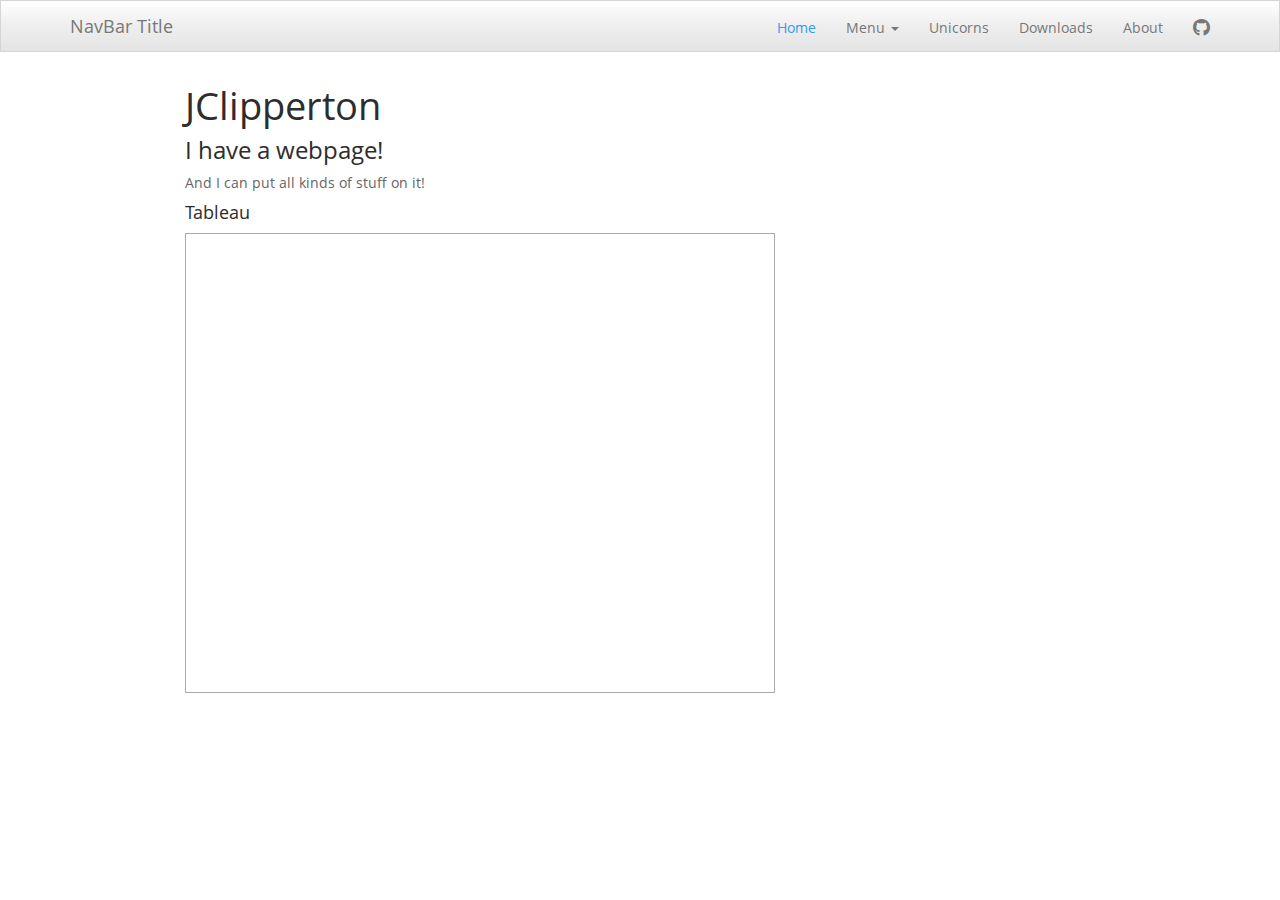
==== commit 9518c67a: "testing tableau" ====
--- a/index.html
+++ b/index.html
@@ -11,7 +11,7 @@
 
 
 
-<title>Look at this!</title>
+<title>JClipperton</title>
 
 <script src="site_libs/header-attrs-2.28/header-attrs.js"></script>
 <script src="site_libs/jquery-3.6.0/jquery-3.6.0.min.js"></script>
@@ -292,7 +292,7 @@
 
 
 
-<h1 class="title toc-ignore">Look at this!</h1>
+<h1 class="title toc-ignore">JClipperton</h1>
 
 </div>
 
@@ -300,9 +300,9 @@
 <div id="i-have-a-webpage" class="section level3">
 <h3>I have a webpage!</h3>
 <p>And I can put all kinds of stuff on it!</p>
-<div id="woohoo" class="section level4">
-<h4>WOOHOO!</h4>
-<iframe src="https://jclip.shinyapps.io/baby-names/" style="border: 1px solid #AAA; width: 590px; height: 460px">
+<div id="tableau" class="section level4">
+<h4>Tableau</h4>
+<iframe src="https://public.tableau.com/app/profile/jean.clipperton/viz/macs40700/BabyNamesDashboard" style="border: 1px solid #AAA; width: 590px; height: 460px">
 </iframe>
 </div>
 </div>
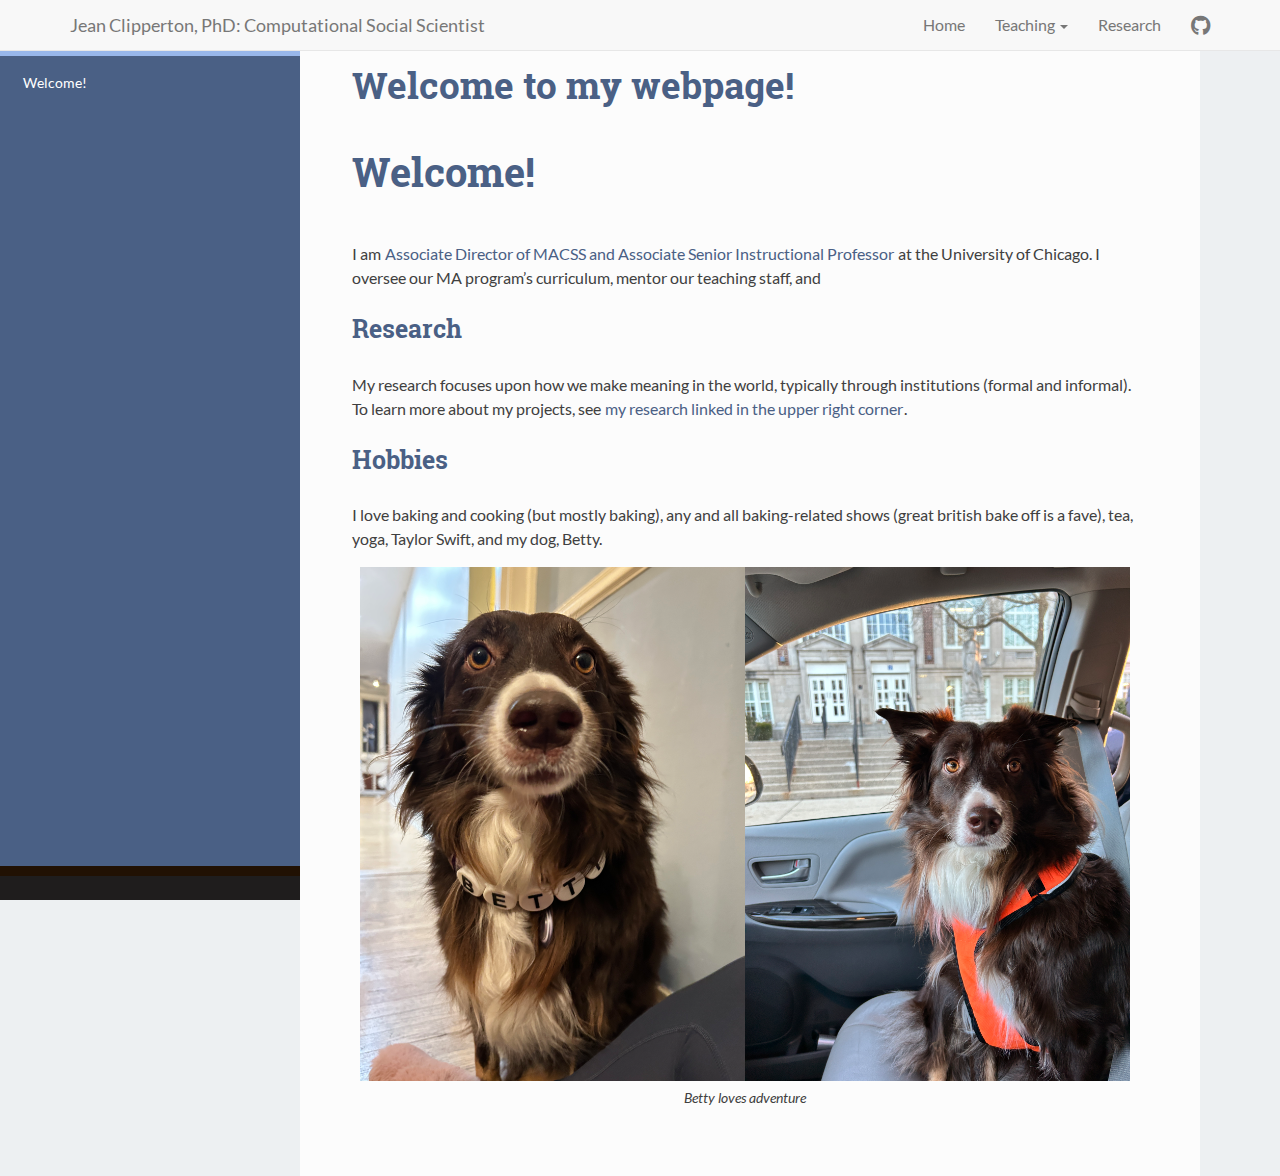
==== commit 72699659: "more betty" ====
--- a/index.html
+++ b/index.html
@@ -1,356 +1,245 @@
 <!DOCTYPE html>
-
-<html>
-
-<head>
-
-<meta charset="utf-8" />
-<meta name="generator" content="pandoc" />
-<meta http-equiv="X-UA-Compatible" content="IE=EDGE" />
-
-
-
-
-<title>JClipperton</title>
-
-<script src="site_libs/header-attrs-2.28/header-attrs.js"></script>
-<script src="site_libs/jquery-3.6.0/jquery-3.6.0.min.js"></script>
-<meta name="viewport" content="width=device-width, initial-scale=1" />
-<link href="site_libs/bootstrap-3.3.5/css/spacelab.min.css" rel="stylesheet" />
-<script src="site_libs/bootstrap-3.3.5/js/bootstrap.min.js"></script>
-<script src="site_libs/bootstrap-3.3.5/shim/html5shiv.min.js"></script>
-<script src="site_libs/bootstrap-3.3.5/shim/respond.min.js"></script>
-<style>h1 {font-size: 34px;}
-       h1.title {font-size: 38px;}
-       h2 {font-size: 30px;}
-       h3 {font-size: 24px;}
-       h4 {font-size: 18px;}
-       h5 {font-size: 16px;}
-       h6 {font-size: 12px;}
-       code {color: inherit; background-color: rgba(0, 0, 0, 0.04);}
-       pre:not([class]) { background-color: white }</style>
-<script src="site_libs/navigation-1.1/tabsets.js"></script>
-<link href="site_libs/highlightjs-9.12.0/default.css" rel="stylesheet" />
-<script src="site_libs/highlightjs-9.12.0/highlight.js"></script>
-<link href="site_libs/font-awesome-6.5.2/css/all.min.css" rel="stylesheet" />
-<link href="site_libs/font-awesome-6.5.2/css/v4-shims.min.css" rel="stylesheet" />
-
-<style type="text/css">
-  code{white-space: pre-wrap;}
-  span.smallcaps{font-variant: small-caps;}
-  span.underline{text-decoration: underline;}
-  div.column{display: inline-block; vertical-align: top; width: 50%;}
-  div.hanging-indent{margin-left: 1.5em; text-indent: -1.5em;}
-  ul.task-list{list-style: none;}
+<html xmlns="http://www.w3.org/1999/xhtml">
+  <head>
+    <meta charset="utf-8">
+    <meta http-equiv="Content-Type" content="text/html; charset=utf-8" />
+    <meta name="generator" content="pandoc" />
+
+    
+    
+    <title>Welcome to my webpage!</title>
+
+        <script src="site_libs/header-attrs-2.29/header-attrs.js"></script>
+        <script src="site_libs/jquery-3.6.0/jquery-3.6.0.min.js"></script>
+        <meta name="viewport" content="width=device-width, initial-scale=1" />
+        <link href="site_libs/bootstrap-3.3.7/css/bootstrap.min.css" rel="stylesheet" />
+        <script src="site_libs/bootstrap-3.3.7/js/bootstrap.min.js"></script>
+        <script src="site_libs/navigation-1.1/tabsets.js"></script>
+        <link href="site_libs/readthedown-0.1/readthedown.css" rel="stylesheet" />
+        <link href="site_libs/readthedown-0.1/readthedown_fonts_embed.css" rel="stylesheet" />
+        <script src="site_libs/readthedown-0.1/readthedown.js"></script>
+        <link href="site_libs/font-awesome-6.5.2/css/all.min.css" rel="stylesheet" />
+        <link href="site_libs/font-awesome-6.5.2/css/v4-shims.min.css" rel="stylesheet" />
+    
+    
+    
+        <link rel="stylesheet" href="custom.css" type="text/css" />
+    
+    <!-- tabsets -->
+    <script>
+      $(document).ready(function () {
+	  window.buildTabsets("toc");
+      });
+      $(document).ready(function () {
+	  $('.tabset-dropdown > .nav-tabs > li').click(function () {
+	      $(this).parent().toggleClass('nav-tabs-open')
+	  });
+      });
+    </script>
+
+    <!-- code folding -->
+    
+    <!-- code download -->
+    
+    <!-- tabsets dropdown -->
+
+    <style type="text/css">
+      .tabset-dropdown > .nav-tabs {
+	  display: inline-table;
+	  max-height: 500px;
+	  min-height: 44px;
+	  overflow-y: auto;
+	  background: white;
+	  border: 1px solid #ddd;
+	  border-radius: 4px;
+      }
+      
+      .tabset-dropdown > .nav-tabs > li.active:before {
+	  content: "";
+	  font-family: 'Glyphicons Halflings';
+	  display: inline-block;
+	  padding: 10px;
+	  border-right: 1px solid #ddd;
+      }
+      
+      .tabset-dropdown > .nav-tabs.nav-tabs-open > li.active:before {
+	  content: "&#xe258;";
+	  border: none;
+      }
+      
+      .tabset-dropdown > .nav-tabs.nav-tabs-open:before {
+	  content: "";
+	  font-family: 'Glyphicons Halflings';
+	  display: inline-block;
+	  padding: 10px;
+	  border-right: 1px solid #ddd;
+      }
+      
+      .tabset-dropdown > .nav-tabs > li.active {
+	  display: block;
+      }
+
+      .tabset-dropdown > .nav-tabs > li.active a {
+  	  padding: 0 15px !important;
+      }
+
+      .tabset-dropdown > .nav-tabs > li > a,
+      .tabset-dropdown > .nav-tabs > li > a:focus,
+      .tabset-dropdown > .nav-tabs > li > a:hover {
+	  border: none;
+	  display: inline-block;
+	  border-radius: 4px;
+	  background-color: transparent;
+      }
+      
+      .tabset-dropdown > .nav-tabs.nav-tabs-open > li {
+	  display: block;
+	  float: none;
+      }
+      
+      .tabset-dropdown > .nav-tabs > li {
+	  display: none;
+	  margin-left: 0 !important;
+      }
     </style>
-
-<style type="text/css">code{white-space: pre;}</style>
-<script type="text/javascript">
-if (window.hljs) {
-  hljs.configure({languages: []});
-  hljs.initHighlightingOnLoad();
-  if (document.readyState && document.readyState === "complete") {
-    window.setTimeout(function() { hljs.initHighlighting(); }, 0);
-  }
-}
-</script>
-
-
-
-
-
-
-
-
-
-<style type = "text/css">
-.main-container {
-  max-width: 940px;
-  margin-left: auto;
-  margin-right: auto;
-}
-img {
-  max-width:100%;
-}
-.tabbed-pane {
-  padding-top: 12px;
-}
-.html-widget {
-  margin-bottom: 20px;
-}
-button.code-folding-btn:focus {
-  outline: none;
-}
-summary {
-  display: list-item;
-}
-details > summary > p:only-child {
-  display: inline;
-}
-pre code {
-  padding: 0;
-}
-</style>
-
-
-<style type="text/css">
-.dropdown-submenu {
-  position: relative;
-}
-.dropdown-submenu>.dropdown-menu {
-  top: 0;
-  left: 100%;
-  margin-top: -6px;
-  margin-left: -1px;
-  border-radius: 0 6px 6px 6px;
-}
-.dropdown-submenu:hover>.dropdown-menu {
-  display: block;
-}
-.dropdown-submenu>a:after {
-  display: block;
-  content: " ";
-  float: right;
-  width: 0;
-  height: 0;
-  border-color: transparent;
-  border-style: solid;
-  border-width: 5px 0 5px 5px;
-  border-left-color: #cccccc;
-  margin-top: 5px;
-  margin-right: -10px;
-}
-.dropdown-submenu:hover>a:after {
-  border-left-color: #adb5bd;
-}
-.dropdown-submenu.pull-left {
-  float: none;
-}
-.dropdown-submenu.pull-left>.dropdown-menu {
-  left: -100%;
-  margin-left: 10px;
-  border-radius: 6px 0 6px 6px;
-}
-</style>
-
-<script type="text/javascript">
-// manage active state of menu based on current page
-$(document).ready(function () {
-  // active menu anchor
-  href = window.location.pathname
-  href = href.substr(href.lastIndexOf('/') + 1)
-  if (href === "")
-    href = "index.html";
-  var menuAnchor = $('a[href="' + href + '"]');
-
-  // mark the anchor link active (and if it's in a dropdown, also mark that active)
-  var dropdown = menuAnchor.closest('li.dropdown');
-  if (window.bootstrap) { // Bootstrap 4+
-    menuAnchor.addClass('active');
-    dropdown.find('> .dropdown-toggle').addClass('active');
-  } else { // Bootstrap 3
-    menuAnchor.parent().addClass('active');
-    dropdown.addClass('active');
-  }
-
-  // Navbar adjustments
-  var navHeight = $(".navbar").first().height() + 15;
-  var style = document.createElement('style');
-  var pt = "padding-top: " + navHeight + "px; ";
-  var mt = "margin-top: -" + navHeight + "px; ";
-  var css = "";
-  // offset scroll position for anchor links (for fixed navbar)
-  for (var i = 1; i <= 6; i++) {
-    css += ".section h" + i + "{ " + pt + mt + "}\n";
-  }
-  style.innerHTML = "body {" + pt + "padding-bottom: 40px; }\n" + css;
-  document.head.appendChild(style);
-});
-</script>
-
-<!-- tabsets -->
-
-<style type="text/css">
-.tabset-dropdown > .nav-tabs {
-  display: inline-table;
-  max-height: 500px;
-  min-height: 44px;
-  overflow-y: auto;
-  border: 1px solid #ddd;
-  border-radius: 4px;
-}
-
-.tabset-dropdown > .nav-tabs > li.active:before, .tabset-dropdown > .nav-tabs.nav-tabs-open:before {
-  content: "\e259";
-  font-family: 'Glyphicons Halflings';
-  display: inline-block;
-  padding: 10px;
-  border-right: 1px solid #ddd;
-}
-
-.tabset-dropdown > .nav-tabs.nav-tabs-open > li.active:before {
-  content: "\e258";
-  font-family: 'Glyphicons Halflings';
-  border: none;
-}
-
-.tabset-dropdown > .nav-tabs > li.active {
-  display: block;
-}
-
-.tabset-dropdown > .nav-tabs > li > a,
-.tabset-dropdown > .nav-tabs > li > a:focus,
-.tabset-dropdown > .nav-tabs > li > a:hover {
-  border: none;
-  display: inline-block;
-  border-radius: 4px;
-  background-color: transparent;
-}
-
-.tabset-dropdown > .nav-tabs.nav-tabs-open > li {
-  display: block;
-  float: none;
-}
-
-.tabset-dropdown > .nav-tabs > li {
-  display: none;
-}
-</style>
-
-<!-- code folding -->
-
-
-
-
+    
 </head>
 
-<body>
-
-
-<div class="container-fluid main-container">
-
-
-
-
-<div class="navbar navbar-default  navbar-fixed-top" role="navigation">
-  <div class="container">
-    <div class="navbar-header">
-      <button type="button" class="navbar-toggle collapsed" data-toggle="collapse" data-bs-toggle="collapse" data-target="#navbar" data-bs-target="#navbar">
-        <span class="icon-bar"></span>
-        <span class="icon-bar"></span>
-        <span class="icon-bar"></span>
-      </button>
-      <a class="navbar-brand" href="index.html">NavBar Title</a>
+<body class="preload">
+
+   	
+         <!-- readthedown start -->   
+   <div id="content" data-toggle="wy-nav-shift">
+     <nav id="nav-top" role="navigation" aria-label="top navigation">
+       <a role="button" href="#" data-toggle="wy-nav-top"><span class="glyphicon glyphicon-menu-hamburger"></span></a>
+     </nav>
+         
+   
+      
+      <div class="navbar navbar-default  navbar-fixed-top" role="navigation">
+        <div class="container">
+          <div class="navbar-header">
+            <button type="button" class="navbar-toggle collapsed" data-toggle="collapse" data-bs-toggle="collapse" data-target="#navbar" data-bs-target="#navbar">
+              <span class="icon-bar"></span>
+              <span class="icon-bar"></span>
+              <span class="icon-bar"></span>
+            </button>
+            <a class="navbar-brand" href="index.html">Jean Clipperton, PhD: Computational Social Scientist</a>
+          </div>
+          <div id="navbar" class="navbar-collapse collapse">
+            <ul class="nav navbar-nav">
+              
+            </ul>
+            <ul class="nav navbar-nav navbar-right">
+              <li>
+        <a href="index.html">Home</a>
+      </li>
+      <li class="dropdown">
+        <a href="#" class="dropdown-toggle" data-toggle="dropdown" role="button" data-bs-toggle="dropdown" aria-expanded="false">
+          Teaching
+           
+          <span class="caret"></span>
+        </a>
+        <ul class="dropdown-menu" role="menu">
+          <li>
+            <a href="courses.html">Courses</a>
+          </li>
+          <li>
+            <a href="teaching.html">Teaching Philosophy</a>
+          </li>
+        </ul>
+      </li>
+      <li>
+        <a href="research.html">Research</a>
+      </li>
+      <li>
+        <a href="http://github.com/jmclip">
+          <span class="fa fa-github fa-lg"></span>
+           
+        </a>
+      </li>
+            </ul>
+          </div><!--/.nav-collapse -->
+        </div><!--/.container -->
+      </div><!--/.navbar -->
+        
+      <h1 class="title">Welcome to my webpage!</h1>
+      
+         <!-- readthedown authors -->
+   <div id="sidebar">
+    <h2><a href="#content">Welcome to my webpage!</a></h2>
+    <div id="toc">
+      <ul>
+      <li><a href="#welcome" id="toc-welcome">Welcome!</a>
+      <ul>
+      <li><a href="#research" id="toc-research">Research</a></li>
+      <li><a href="#hobbies" id="toc-hobbies">Hobbies</a></li>
+      </ul></li>
+      </ul>
     </div>
-    <div id="navbar" class="navbar-collapse collapse">
-      <ul class="nav navbar-nav">
-        
-      </ul>
-      <ul class="nav navbar-nav navbar-right">
-        <li>
-  <a href="index.html">Home</a>
-</li>
-<li class="dropdown">
-  <a href="#" class="dropdown-toggle" data-toggle="dropdown" role="button" data-bs-toggle="dropdown" aria-expanded="false">
-    Menu
+    <div id="postamble" data-toggle="wy-nav-shift" class="status">
+                </div>
+   </div>
      
-    <span class="caret"></span>
-  </a>
-  <ul class="dropdown-menu" role="menu">
-    <li>
-      <a href="pages/example.html">Whatever Menu 1</a>
-    </li>
-    <li>
-      <a href="whatevermenu2.html">Whatever Menu 2</a>
-    </li>
-    <li>
-      <a href="whatevermenu3.html">Whatever Menu 3</a>
-    </li>
-  </ul>
-</li>
-<li>
-  <a href="Unicorn.Rmd">Unicorns</a>
-</li>
-<li>
-  <a href="downloads.html">Downloads</a>
-</li>
-<li>
-  <a href="about.html">About</a>
-</li>
-<li>
-  <a href="http://github.com/jmclip">
-    <span class="fa fa-github fa-lg"></span>
-     
-  </a>
-</li>
-      </ul>
-    </div><!--/.nav-collapse -->
-  </div><!--/.container -->
-</div><!--/.navbar -->
-
-<div id="header">
-
-
-
-<h1 class="title toc-ignore">JClipperton</h1>
-
-</div>
-
-
-<div id="i-have-a-webpage" class="section level3">
-<h3>I have a webpage!</h3>
-<p>And I can put all kinds of stuff on it!</p>
-<div id="tableau" class="section level4">
-<h4>Tableau</h4>
-<iframe src="https://public.tableau.com/app/profile/jean.clipperton/viz/macs40700/BabyNamesDashboard" style="border: 1px solid #AAA; width: 590px; height: 460px">
-</iframe>
-</div>
-</div>
-
-
-
-
-</div>
-
-<script>
-
-// add bootstrap table styles to pandoc tables
-function bootstrapStylePandocTables() {
-  $('tr.odd').parent('tbody').parent('table').addClass('table table-condensed');
-}
-$(document).ready(function () {
-  bootstrapStylePandocTables();
-});
-
-
-</script>
-
-<!-- tabsets -->
-
-<script>
-$(document).ready(function () {
-  window.buildTabsets("TOC");
-});
-
-$(document).ready(function () {
-  $('.tabset-dropdown > .nav-tabs > li').click(function () {
-    $(this).parent().toggleClass('nav-tabs-open');
-  });
-});
-</script>
-
-<!-- code folding -->
-
-
-<!-- dynamically load mathjax for compatibility with self-contained -->
-<script>
-  (function () {
-    var script = document.createElement("script");
-    script.type = "text/javascript";
-    script.src  = "https://mathjax.rstudio.com/latest/MathJax.js?config=TeX-AMS-MML_HTMLorMML";
-    document.getElementsByTagName("head")[0].appendChild(script);
-  })();
-</script>
-
+
+   
+      
+   
+<!-- Don't indent these lines or it will mess pre blocks indentation --> 
+<div id="main">
+<div id="welcome" class="section level1">
+<h1>Welcome!</h1>
+<p>I am <a
+href="https://macss.uchicago.edu/directory/Jean-Clipperton">Associate
+Director of MACSS and Associate Senior Instructional Professor</a> at
+the University of Chicago. I oversee our MA program’s curriculum, mentor
+our teaching staff, and</p>
+<div id="research" class="section level2">
+<h2>Research</h2>
+<p>My research focuses upon how we make meaning in the world, typically
+through institutions (formal and informal). To learn more about my
+projects, see <a href="research.html">my research linked in the upper
+right corner</a>.</p>
+</div>
+<div id="hobbies" class="section level2">
+<h2>Hobbies</h2>
+<p>I love baking and cooking (but mostly baking), any and all
+baking-related shows (great british bake off is a fave), tea, yoga,
+Taylor Swift, and my dog, Betty.</p>
+<div class="figure" style="text-align: center">
+<img src="img/cute_betty.JPG" alt="Very cute dog stares at camera, wearing a friendship necklace collar" width="49%" height="20%" /><img src="img/travel_betty.JPG" alt="Very cute dog stares at camera, wearing a friendship necklace collar" width="49%" height="20%" />
+<p class="caption">
+Betty loves adventure
+</p>
+</div>
+</div>
+</div>
+</div>
+
+   
+   
+            
+      
+
+  <script>
+    $(document).ready(function () {
+
+			
+ 		
+	    });
+  </script>
+
+
+
+    <!-- dynamically load mathjax for compatibility with self-contained -->
+  <script>
+    (function () {
+	var script = document.createElement("script");
+	script.type = "text/javascript";
+	script.src  = "https://mathjax.rstudio.com/latest/MathJax.js?config=TeX-AMS-MML_HTMLorMML";
+	document.getElementsByTagName("head")[0].appendChild(script);
+    })();
+  </script>
+  
 </body>
 </html>
--- a/site_libs/readthedown-0.1/readthedown.css
+++ b/site_libs/readthedown-0.1/readthedown.css
@@ -0,0 +1,1084 @@
+
+/* Nav pills */
+
+#main .nav-pills {
+    margin-top: 20px;
+    margin-bottom: 10px;
+}
+
+#main .nav-pills > li > a {
+    background-color: #EEEEEE;
+    background-image: none;
+    background-position: 0 0;
+}
+
+#main .nav-pills > li > a:hover {
+  color: #FFFFFF !important;
+  background-color: #9F2042;
+}
+
+#main .nav-pills > li.active > a,
+#main .nav-pills > li.active > a:hover,
+#main .nav-pills > li.active > a:focus {
+  color: #FFFFFF !important;
+  background-color: #9F2042;
+}
+
+/* Chi-squared results */
+
+.chisq-results {
+    margin: -20px 0px 35px 20px;
+    font-size: 90%;
+    font-style: italic;
+}
+
+
+/* Images */
+
+img.image-thumb {
+    width: 250px;
+    border: 1px solid #CCC;
+    padding: 2px;
+}
+
+img.image-lb {
+  cursor: pointer;
+}
+
+.figure {
+    margin: 5px 10px 30px 0px;
+    display: table;
+    text-align: center;
+}
+
+.figure img {
+    margin-bottom: 5px;
+}
+
+.figure p.caption {
+    font-style: italic;
+    font-size: 90%;
+}
+
+
+/* Data tables */
+
+.datatables {
+  margin: 2em 0em;
+}
+
+.dataTables_length,
+.dataTables_filter,
+.dataTables_info,
+.dataTables_paginate {
+  font-size: 90%;
+}
+
+.pagedtable-index-current {
+  font-weight: bold;
+}
+
+#main a.anchor-section {
+    color: #BBB;
+}
+
+/* General styling */
+
+h1,h2,h3,h4,h5,h6,legend{
+    font-family:"Roboto Slab","ff-tisa-web-pro","Georgia",Arial,sans-serif;
+    font-weight:700;
+    color: #9F2042;
+}
+
+h1{
+    font-size:2rem;
+    margin-top: 1em;
+    margin-bottom: 1.2em;
+}
+
+h1.title {
+  margin-top: 1em;
+}
+h1.title,
+h1.title p {
+  font-size: 2.3rem;
+  line-height: 2.7rem;
+}
+
+
+h1.subtitle {
+    margin-top: -1em;
+    margin-bottom: 2em;
+}
+h1.subtitle,
+h1.subtitle p {
+    font-size: 1.6rem;
+    line-height: 2rem;
+}
+
+h2{
+  margin-top: 1em;
+  margin-bottom: 1.2em;
+  font-size:1.6rem;
+}
+
+h3{
+  margin-top: 1em;
+  margin-bottom: 1.2em;
+  font-size:1.25rem;
+}
+
+h4{
+  margin-top: 1em;
+  margin-bottom: 1.2em;
+  font-size:1.15rem;
+}
+
+h5{
+    font-size:1.1rem;
+}
+
+h4,h5 {
+    font-weight:300;
+}
+
+html{
+    -ms-text-size-adjust:100%;
+    -webkit-text-size-adjust:100%;
+    font-size:100%;
+    height:100%;
+    overflow-x:hidden;
+}
+
+body{
+    background:#edf0f2;
+    color:#404040;
+    font-family:"Lato","proxima-nova","Helvetica Neue",Arial,sans-serif;
+    font-weight:normal;
+    margin:0;
+    min-height:100%;
+}
+
+#content{
+    background:#fcfcfc;
+    height:100%;
+    margin-left:300px;
+    max-width:900px;
+    min-height:100%;
+}
+
+p {
+    font-size:16px;
+    line-height:24px;
+    margin:0px 0px 24px 0px;
+}
+
+#content ul,
+#content ol {
+  font-size: 16px;
+}
+
+
+#content p {
+  margin-bottom: 16px;
+}
+
+b,strong{
+    font-weight:bold}
+
+blockquote{
+    background-color: #F0F0F0;
+    border-left:5px solid #CCCCCC;
+    font-style:italic;
+    line-height:24px;
+    margin:0px 0px 24px 0px;
+    padding: 6px 20px;
+}
+#content blockquote > p,
+#content blockquote > ul {
+    margin-bottom: 0;
+}
+
+ul,ol,dl{
+    line-height:24px;
+    list-style-image:none;
+    margin:0px 0px 24px 0px;
+    padding:0;
+}
+
+dd{
+    margin:0;
+}
+
+#main ul,#content .toctree-wrapper ul,article ul{
+    list-style:disc;
+    line-height:24px;
+    margin-bottom:24px}
+
+#main ul li,#content .toctree-wrapper ul li,article ul li{
+    list-style:disc;
+    margin-left:24px}
+
+#main ul li p:last-child,#content .toctree-wrapper ul li p:last-child,article ul li p:last-child{
+                                                                                                                                  margin-bottom:0}
+
+#main ul li ul,#content .toctree-wrapper ul li ul,article ul li ul{
+    margin-bottom:0}
+
+#main ul li li,#content .toctree-wrapper ul li li,article ul li li{
+    list-style:circle}
+
+#main ul li li li,#content .toctree-wrapper ul li li li,article ul li li li{
+    list-style:square}
+
+#main ul li ol li,#content .toctree-wrapper ul li ol li,article ul li ol li{
+    list-style:decimal}
+
+#main ol,#content ol,article ol{
+    list-style:decimal;
+    line-height:24px;
+    margin-bottom:24px}
+
+#main ol li,#content ol li,article ol li{
+    list-style:decimal;
+    margin-left:24px}
+
+#main ol li p:last-child,#content ol li p:last-child,article ol li p:last-child{
+                                                                                                                           margin-bottom:0}
+
+#main ol li ul,#content ol li ul,article ol li ul{
+    margin-bottom:0}
+
+#main ol li ul li,#content ol li ul li,article ol li ul li{
+    list-style:disc}
+
+dl dt{
+    font-weight:bold;
+}
+
+dl p,dl table,dl ul,dl ol{
+    margin-bottom:12px !important;
+}
+
+dl dd{
+    margin:0 0 12px 24px;
+}
+
+@media print{
+    .codeblock,pre.sourceCode{
+        white-space:pre
+    }
+}
+
+@media print{
+    html,body,section{
+        background:none !important}
+
+    *{
+        box-shadow:none !important;
+        text-shadow:none !important;
+        filter:none !important;
+        -ms-filter:none !important}
+
+    a,a:visited{
+          text-decoration:underline}
+
+    pre.sourceCode,blockquote{
+        page-break-inside:avoid}
+
+    thead{
+        display:table-header-group}
+
+    tr,img{
+        page-break-inside:avoid}
+
+    img{
+        max-width:100% !important}
+
+    @page{
+        margin:0.5cm}
+
+    p,h2,h3{
+        orphans:3;
+        widows:3}
+
+    h2,h3{
+        page-break-after:avoid}
+}
+
+@media print{
+    #postamble{
+        display:none}
+
+    #content{
+        margin-left:0}
+}
+
+@media print{
+    #sidebar{
+        display:none}
+
+    @page{
+        size: auto;
+        margin: 25mm 25mm 25mm 25mm;}
+
+    body {
+        margin: 0px;}
+}
+
+
+@media screen and (max-width: 768px){
+    .tablet-hide{
+        display:none}
+
+    #content{
+        margin-left: 0;
+        padding: 1em;
+    }
+    #content.shift{
+        position:relative;
+        min-width:100%;
+        left:75%;
+        top:0;
+        height:100%;
+        overflow:hidden}
+    #sidebar {
+        font-size: 120%;
+        left: -300px;
+        width: 300px;
+    }
+    #content.shift #sidebar {
+        font-size: 120%;
+        left: 0;
+        width: 75%;
+    }
+    #nav-top {
+      display: inline-block;
+    }
+    #postamble {
+      left:-300px;
+    }
+    #postamble.shift {
+      font-size: 110%;
+      left: 0;
+      width: 75%;
+    }
+    img{
+        width:100%;
+        height:auto;
+    }
+    #main .nav-pills {
+        margin-left: 0px;
+    }
+    #main .nav-pills li {
+        margin-left: 10px !important;
+    }
+    #main .nav-pills > li > a {
+        padding: 2px 8px !important;
+        margin-right: 0px !important;
+    }
+}
+
+@media screen and (min-width: 768px){
+    #content {
+      padding:1.618em 3.236em;
+    }
+    #postamble {
+      left:0;
+      width: 300px;
+    }
+    #nav-top {
+      display: none;
+    }
+    #sidebar {
+        left: 0;
+        width: 300px;
+    }
+    #main .nav-pills {
+        margin-left: 10px;
+    }
+    #main .nav-pills > li > a {
+        padding: 3px 12px !important;
+        margin-right: 5px !important;
+    }
+}
+
+@media screen and (min-width: 1400px){
+    #content{
+        background:rgba(0,0,0,0.05)}
+
+    #content{
+        background:#fcfcfc}
+}
+
+
+#nav-top {
+    margin-top: 0em;
+    margin-bottom: 2em;
+    border-radius: 5px;
+    font-family:"Roboto Slab","ff-tisa-web-pro","Georgia",Arial,sans-serif;
+    font-weight:700;
+}
+
+#nav-top span.glyphicon {
+  color: #9F2042;
+  font-size: 28px;
+}
+
+
+code{
+    background:#fff;
+    border:solid 1px #e1e4e5;
+    font-size:85%;
+    max-width:100%;
+    overflow-x:auto;
+    padding:0 5px;
+    white-space: pre;
+}
+
+#content pre code {
+    font-family:Monaco,Consolas,"Andale Mono WT","Andale Mono","Lucida Console","Lucida Sans Typewriter","DejaVu Sans Mono","Bitstream Vera Sans Mono","Liberation Mono","Nimbus Mono L","Courier New",Courier,monospace;
+    border: none;
+    background: none;
+    font-size: 100%;
+    white-space: pre;
+}
+
+#content #main code a {
+  color: inherit;
+  background: none;
+}
+
+#content pre {
+    border:1px solid #e1e4e5;
+    line-height: 1.5;
+    margin-bottom:24px;
+    overflow:auto;
+    padding:12px;
+    white-space: pre;
+    word-wrap: normal;
+    word-break: normal;
+}
+
+#content pre.sourceCode{
+    margin:1px 0px 12px 0px;
+}
+
+#content div.sourceCode {
+  background: #fcfcfc;
+}
+
+.table-wrapper {
+  overflow-x: auto;
+  margin-bottom: 1.8em;
+}
+
+#main table{
+    border-collapse:collapse;
+    border-spacing:0;
+    empty-cells:show;
+    margin:0;
+    border-bottom:1px solid #e1e4e5;
+}
+
+#main table:not(.dataTable) {
+  width: 100%;
+  max-width: 100%;
+  margin-bottom: 20px;
+}
+
+#main table:not(.dataTable) td,
+#main table:not(.dataTable) th {
+    font-size:90%;
+    padding: 8px;
+    margin:0;
+    overflow:visible;
+    border:1px solid #e1e4e5;
+}
+
+#main table thead th {
+    font-weight:bold;
+    border-top: 1px solid #ddd;
+    border-bottom: 2px solid #ddd;
+}
+
+#main table:not(.dataTable) thead th {
+    background-color:white;
+}
+
+table caption{
+    color:#000;
+    font:italic 85%/1 arial,sans-serif;
+    padding:1em 0;
+}
+
+table:not(.dataTable) tr:nth-child(2n-1) {
+    background-color:#f3f6f6;
+}
+
+table:not(.dataTable) tr:nth-child(2n) {
+    background-color:white;
+}
+
+.dataTables_wrapper {
+  overflow-x: auto;
+}
+
+.dataTables_wrapper .table-wrapper {
+  margin-top: 3em;
+}
+
+
+#main .dataTables_wrapper a {
+  background-image: none;
+  padding: .2em;
+}
+
+
+.rotate-90{
+    -webkit-transform:rotate(90deg);
+    -moz-transform:rotate(90deg);
+    -ms-transform:rotate(90deg);
+    -o-transform:rotate(90deg);
+    transform:rotate(90deg);
+}
+
+.rotate-270{
+    -webkit-transform:rotate(270deg);
+    -moz-transform:rotate(270deg);
+    -ms-transform:rotate(270deg);
+    -o-transform:rotate(270deg);
+    transform:rotate(270deg);
+}
+
+*{
+    -webkit-box-sizing:border-box;
+    -moz-box-sizing:border-box;
+    box-sizing:border-box;
+}
+
+figcaption,figure,footer,header,hgroup,nav{
+    display:block}
+
+ins{
+    background:#ff9;
+    color:#000;
+    text-decoration:none}
+
+mark{
+    background:#ff0;
+    color:#000;
+    font-style:italic;
+    font-weight:bold}
+
+small{
+    font-size:85%}
+
+sub,sup{
+    font-size:75%;
+    line-height:0;
+    position:relative;
+    vertical-align:baseline}
+
+sup{
+    top:-0.5em}
+
+sub{
+    bottom:-0.25em}
+
+img{
+    -ms-interpolation-mode:bicubic;
+    vertical-align:middle;
+    max-width:100%}
+
+svg:not(:root){
+    overflow:hidden}
+
+figure{
+    margin:0}
+
+label{
+    cursor:pointer}
+
+legend{
+    border:0;
+    margin-left:-7px;
+    padding:0;
+    white-space:normal}
+
+.nav #content .admonition-title,#content .nav .admonition-title,.nav .icon{
+    display:inline}
+
+.wy-alert,#content .note,#content .attention,#content .caution,#content .danger,#content .error,#content .hint,#content .important,#content .tip,#content .warning,#content .seealso,#content .admonitiontodo{
+    padding:12px;
+    line-height:24px;
+    margin-bottom:24px;
+}
+
+.wy-alert-title,#content .admonition-title{
+    color:#fff;
+    font-weight:bold;
+    display:block;
+    padding:6px 12px;
+    margin-bottom:0px}
+
+#content .danger,#content .error{
+    background:#fdf3f2}
+
+.wy-alert.wy-alert-warning,#content .wy-alert-warning.note,#content .attention,#content .caution,#content .wy-alert-warning.danger,#content .wy-alert-warning.error,#content .wy-alert-warning.hint,#content .wy-alert-warning.important,#content .wy-alert-warning.tip,#content .warning,#content .wy-alert-warning.seealso,#content .admonitiontodo{
+    background:#ffedcc}
+
+
+#content .note,#content .seealso{
+    background:#e7f2fa}
+
+.wy-alert p:last-child,#content .note p:last-child,#content .attention p:last-child,#content .caution p:last-child,#content .danger p:last-child,#content .error p:last-child,#content .hint p:last-child,#content .important p:last-child,#content .tip p:last-child,#content .warning p:last-child,#content .seealso p:last-child,#content .admonitiontodo p:last-child{
+    margin-bottom:0}
+
+#content .admonition-title.tip,#content .admonition-title.important,#content .admonition-title.hint{
+    line-height: 1;
+    background:#1abc9c}
+
+#content .important,#content .tip,#content .hint{
+    background:#dbfaf4}
+
+#content .admonition-title.note,#content .admonition-title.seealso{
+    line-height: 1;
+    background:#6ab0de}
+
+#content .admonition-title.warning,#content .admonition-title.caution,#content .admonition-title.attention{
+    line-height: 1;
+    background:#F0B37E}
+
+#content .admonition-title.error,#content .admonition-title.danger{
+    line-height: 1;
+    background:#f29f97}
+
+legend{
+    display:block;
+    width:100%;
+    border:0;
+    padding:0;
+    white-space:normal;
+    margin-bottom:24px;
+    font-size:150%;
+    *margin-left:-7px}
+
+label{
+    display:block;
+    margin:0 0 0.3125em 0;
+    color:#333;
+    font-size:90%}
+
+a {
+    color:#7B0D1E;
+    text-decoration:none;
+    cursor:pointer;
+}
+
+#main :not(.leaflet-control) > a {
+    background-image: linear-gradient(180deg,#d64a70,#d64a70);
+    background-size: 100% 100%;
+    background-repeat: no-repeat;
+    background-position: 0 2em;
+    color:#c7254e;
+    font-weight: 300;
+    padding: .125em 1px 0 1px;
+    transition: background-position .15s, color .15s;
+}
+
+#main :not(.leaflet-control) > a:hover {
+    text-decoration: none;
+    background-position: 0 0.3em;
+    color: #ffffff;
+}
+
+a:hover, a:active{
+    outline:0;
+}
+
+a:hover{
+    color:#3d1308}
+
+a:visited{
+    color:#3d1308}
+
+#main a.sourceLine {
+  color: inherit;
+}
+
+.left{
+    text-align:left}
+
+.center{
+    text-align:center}
+
+.right{
+    text-align:right}
+
+hr{
+    display:block;
+    height:1px;
+    border:0;
+    border-top:1px solid #e1e4e5;
+    margin:24px 0;
+    padding:0}
+
+#toc li{
+    list-style:none;
+    margin-left: 0px;
+}
+
+#sidebar header{
+    height:32px;
+    display:inline-block;
+    line-height:32px;
+    padding:0 1.618em;
+    font-weight:bold;
+    text-transform:uppercase;
+    font-size:80%;
+    color:#9F2042;
+    white-space:nowrap}
+
+#toc ul{
+    margin-bottom:0}
+
+#toc li.divide-top{
+    border-top:solid 1px #404040}
+
+#toc li.divide-bottom{
+    border-bottom:solid 1px #404040}
+
+#toc li.current{
+    background:#e3e3e3}
+
+#toc li.current a{
+    color:gray;
+    border-right:solid 1px #c9c9c9;
+    padding:0.4045em 2.427em}
+
+#toc li.current a:hover{
+    background:#d6d6d6}
+
+#toc li a{
+    padding:0.4045em 1.618em;
+    position:relative;
+    border:none;}
+
+#toc li.on a:hover,#toc li.current>a:hover{
+    background:#fcfcfc}
+
+#toc li ul li a{
+    padding:0.4045em 2.427em}
+
+#toc li ul li ul li a{
+    padding:0.4045em 3.236em}
+
+#toc li.current ul{
+    display:block}
+
+#toc .local-toc li ul{
+    display:block}
+
+#toc li ul li a{
+    margin-bottom:0;
+    color:#b3b3b3;
+    font-weight:normal}
+
+#sidebar a{
+    display:block;
+    line-height:18px;
+    padding:0.4045em 1.618em;
+    position:relative;
+    font-size:90%;
+    color:#b3b3b3;
+    direction: ltr;
+    text-decoration: none;
+}
+
+#sidebar #postamble a {
+  display: inline;
+  padding: 0 2px;
+  font-size: 100%;
+}
+
+#sidebar a:hover{
+    background-color:#4e4a4a;
+    cursor:pointer}
+
+#toc {
+    overflow-x: hidden;
+    overflow-y: auto;
+    flex-grow: 200;
+}
+
+#sidebar {
+    position:fixed;
+    top:0;
+    overflow: hidden;
+    display: flex;
+    flex-direction: column;
+    height:100%;
+    background:#211103;
+    z-index:200;
+    font-size: 16px;
+}
+
+#sidebar h2{
+    z-index:200;
+    background-color:#9F2042;
+    text-align:center;
+    padding:0.809em;
+    display:block;
+    color:#fcfcfc;
+    font-size: 100%;
+    margin-top: 0px;
+    margin-bottom:0.809em;
+}
+
+#sidebar h2 a {
+    color:#ffffff;
+    text-decoration: none;
+}
+
+#sidebar h2 a:hover,
+#sidebar h2 a:active,
+#sidebar h2 a:focus {
+    background-color: transparent;
+    text-decoration: none;
+}
+
+
+#toc ul.nav li ul li {
+    display: none;
+}
+
+#toc ul.nav li ul li ul li {
+    display: none;
+}
+
+#toc ul.nav li.active ul li {
+    display: inline;
+}
+
+#toc ul.nav li.active ul li ul li {
+    display: inline;
+}
+
+#toc ul.nav li.active ul li a {
+    background-color: #E3E3E3;
+    color: #8099B0;
+    border-right:solid 1px #c9c9c9 !important;
+}
+
+#toc ul.nav li.active ul li.active a {
+    background-color: #C9C9C9;
+    color: black !important;
+    font-weight: bold !important;
+}
+
+#toc ul.nav li.active ul li.active ul li.active a {
+    color: black !important;
+    font-weight: bold !important;
+    display: block !important;
+}
+
+#toc ul.nav li.active ul li.active ul li a {
+    color: #808080 !important;
+    font-weight: normal !important;
+    display: block !important;
+}
+
+#toc ul.nav li.active ul li ul li a {
+    display: none !important;
+}
+
+
+#toc ul.nav li ul li ul li ul li {
+    display: none !important; /* as long as nav is on multiple levels of ul */
+}
+
+#toc ul.nav li.active > a {
+    border-bottom:solid 1px #c9c9c9 !important; /* XXX Restrict it to 2nd level */
+    border-right:solid 1px #c9c9c9 !important;
+}
+
+#toc ul.nav li.active a {
+    color: gray !important;
+    font-weight:bold;
+    background-color: white;
+    border-right:solid 0px white !important;
+}
+
+#toc ul.nav > li.active > a {
+    color: black !important;
+}
+
+footer{
+    color:#999}
+
+footer p{
+    margin-bottom:12px}
+
+#postamble{
+    color:#fcfcfc;
+    background:#1f1d1d;
+    border-top:solid 10px #211103;
+    font-family:"Lato","proxima-nova","Helvetica Neue",Arial,sans-serif;
+    font-size: 90%;
+    z-index:400;
+    padding:12px;
+}
+
+#postamble .author {
+    font-size: 100%;
+    margin-bottom: 0px;
+}
+
+#postamble .date {
+    font-size: 100%;
+    margin-bottom: 0px;
+    color: #f8e5ee;
+}
+
+#postamble .author span,
+#postamble .date span {
+    padding-right: 0.7em;
+}
+
+#postamble .creator,#postamble .validation {
+    display:none;
+}
+
+#content img{
+    max-width:100%;
+}
+
+#content div.figure{
+    margin-bottom:24px}
+
+#content div.figure.align-center{
+    text-align:center}
+
+#main>img,#main>a>img{
+    margin-bottom:24px}
+
+.verse{
+    border-left:5px solid #6AB0DE;
+    background-color: #E7F2FA;
+    padding: 6px 20px;
+    font-style:italic;
+}
+
+#content .note .last,#content .attention .last,#content .caution .last,#content .danger .last,#content .error .last,#content .hint .last,#content .important .last,#content .tip .last,#content .warning .last,#content .seealso .last,#content .admonitiontodo .last{
+    margin-bottom:0}
+
+#content .admonition-title:before{
+    margin-right:4px}
+
+#main ol p,#main ul p{
+    margin-bottom:12px}
+
+
+#content .sidebar{
+    float:right;
+    width:40%;
+    display:block;
+    margin:0 0 24px 24px;
+    padding:24px;
+    background:#f3f6f6;
+    border:solid 1px #e1e4e5}
+
+#content .sidebar p,#content .sidebar ul,#content .sidebar dl{
+    font-size:90%}
+
+#content .sidebar .last{
+    margin-bottom:0}
+
+#content .sidebar .sidebar-title{
+    display:block;
+    font-family:"Roboto Slab","ff-tisa-web-pro","Georgia",Arial,sans-serif;
+    font-weight:bold;
+    background:#e1e4e5;
+    padding:6px 12px;
+    margin:-24px;
+    margin-bottom:24px;
+    font-size:100%}
+
+#content .highlighted{
+    background:#F1C40F;
+    display:inline-block;
+    font-weight:bold;
+    padding:0 6px}
+
+#content .footnote-reference,#content .citation-reference{
+    vertical-align:super;
+    font-size:90%}
+
+span[id*='MathJax-Span']{
+    color:#404040}
+
+.math{
+    text-align:center}
+
+#footnotes{
+    border-top:1px solid #e1e4e5;
+    padding-top: 36px;
+}
+
+h2.footnotes{
+    display:none;
+}
+
+.footnum, .footref{
+    color: #2980b9;
+    font-size: 170%;
+    font-family:"Lato","proxima-nova","Helvetica Neue",Arial,sans-serif;
+}
+
+.footnum:before, .footref:before{
+    content:"[";
+}
+
+.footnum:after, .footref:after{
+    content:"]";
+}
+
+.footpara {
+    color: #999;
+    font-size: 90%;
+    font-family:"Lato","proxima-nova","Helvetica Neue",Arial,sans-serif;
+    padding-bottom: 8px;
+    padding-left: 16px;
+    padding-right: 16px;
+    padding-top: 8px;
+    line-height: 1.25em;
+}
+
+/* Code folding buttons */
+
+div.sourceCode .row,
+div.sourceCode .row div {
+    padding: 0;
+    margin: 0;
+    overflow-y: visible;
+}
+
+/* Tabsets tabs */
+
+#main .nav-tabs li a {
+    padding: 10px 15px;
+    background: none;
+    transition: none;
+    color: #888;
+}
+
+#main .nav-tabs li a:hover {
+    color: #333;
+}
+
+
+#main .nav-tabs li.active a {
+    color: #333;
+    border-bottom: 1px solid #fcfcfc;
+}
--- a/site_libs/readthedown-0.1/readthedown_fonts_embed.css
+++ b/site_libs/readthedown-0.1/readthedown_fonts_embed.css
@@ -0,0 +1,26 @@
+
+
+@font-face {
+  font-family: 'Lato';
+  font-style: normal;
+  font-weight: 400;
+  src: url(fonts/Lato.ttf) format('truetype');
+}
+@font-face {
+  font-family: 'Lato';
+  font-style: normal;
+  font-weight: 700;
+  src: url(fonts/LatoBold.ttf) format('truetype');
+}
+@font-face {
+  font-family: 'Lato';
+  font-style: italic;
+  font-weight: 400;
+  src: url(fonts/LatoItalic.ttf) format('truetype');
+}
+@font-face {
+  font-family: 'Roboto Slab';
+  font-style: normal;
+  font-weight: 700;
+  src: url(fonts/RobotoSlab-Bold.ttf) format('truetype');
+}--- a/custom.css
+++ b/custom.css
@@ -0,0 +1,86 @@
+#main .nav-pills > li.active > a,
+#main .nav-pills > li.active > a:hover,
+#main .nav-pills > li.active > a:focus {
+   background-color: #98b7eb;
+}
+
+#main .nav-pills > li > a:hover {
+  background-color: #4a6085;
+}
+
+#main a:link {
+  color: #4a6085;
+}
+
+/* visited link */
+#main a:visited {
+  color: #095484;
+}
+
+/* mouse over link */
+#main a:hover {
+  color: #4a6085;
+}
+
+/* selected link */
+#main a:active {
+  color: #716464;
+}
+
+h1,h2,h3,h4,h5,h6,legend{
+    color: #4a6085;
+}
+
+h1 {
+  font-size: 40px;
+}
+
+h2 {
+  font-size: 25px;
+}
+
+body {
+  font-size: 16px;
+}
+
+#nav-top span.glyphicon {
+  color: #4a6085;
+}
+
+#table-of-contents header{
+    color:#4a6085;
+    background-color: #4a6085;
+}
+
+#table-of-contents h2{
+    background-color:#98b7eb;
+}
+
+
+
+a:hover{
+    color:#4a6085
+}
+
+a:visited{
+    color:#4a6085
+}
+
+#sidebar {
+    color: #D9AB16;
+    background: #4a6085;
+}
+
+#sidebar h2 {
+    color: #FFFFFF;
+    background-color: #98b7eb;
+}
+
+#sidebar a {
+    color: #FFFFFF;
+}
+
+#sidebar a:hover {
+    background-color: #3F4548;
+    color: #FFFFFF;
+}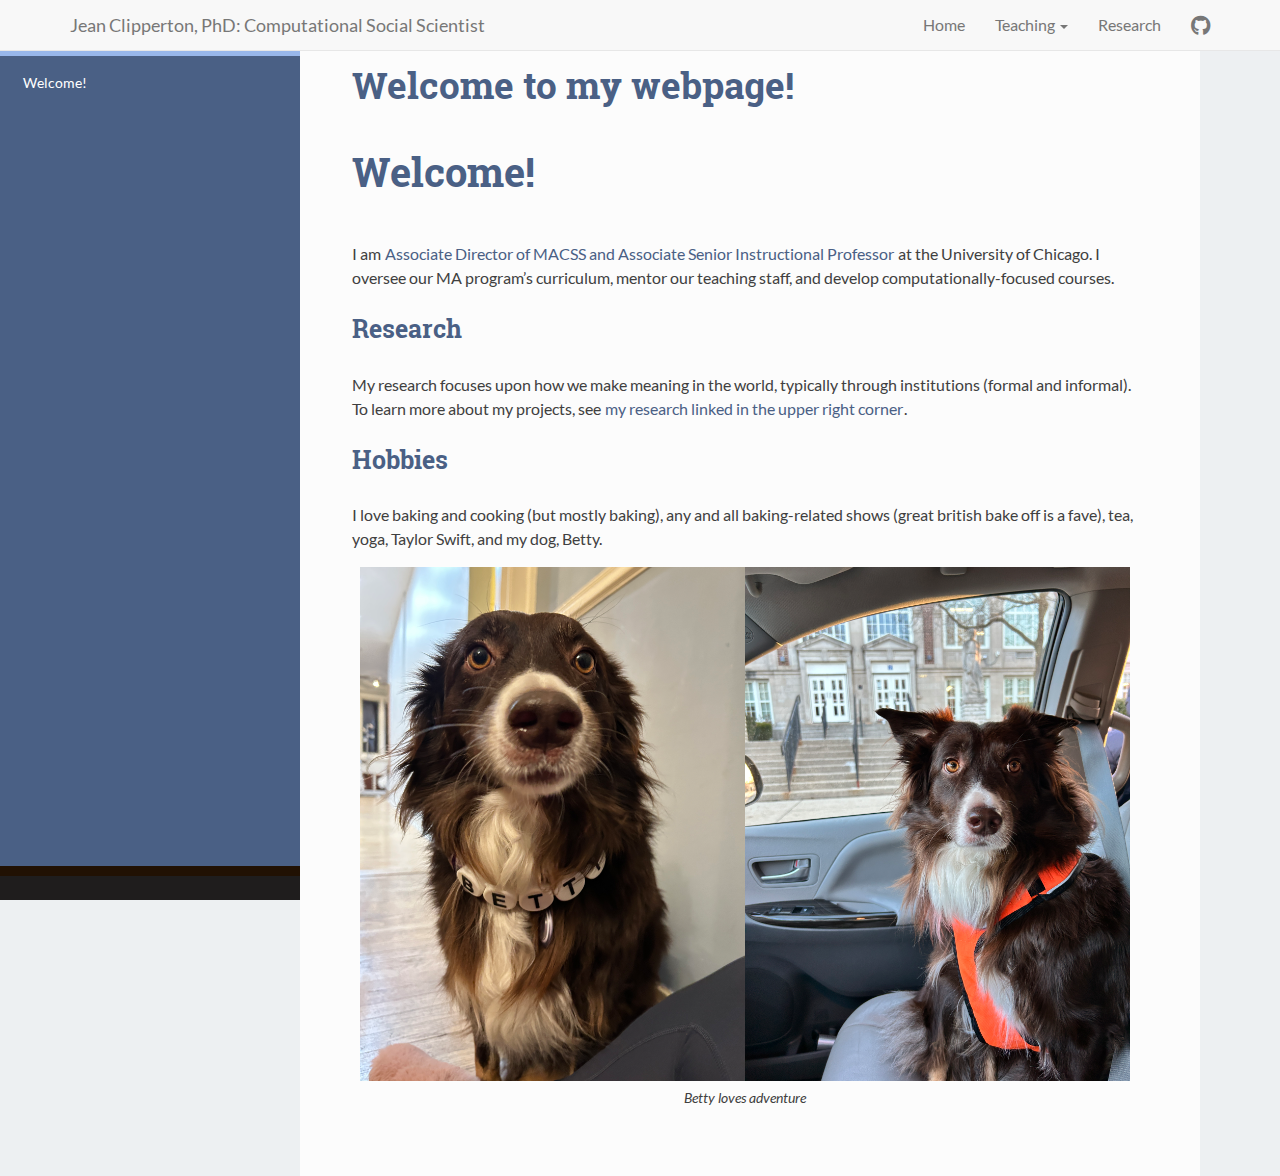
==== commit b9592333: "typo" ====
--- a/index.html
+++ b/index.html
@@ -193,7 +193,7 @@
 href="https://macss.uchicago.edu/directory/Jean-Clipperton">Associate
 Director of MACSS and Associate Senior Instructional Professor</a> at
 the University of Chicago. I oversee our MA program’s curriculum, mentor
-our teaching staff, and</p>
+our teaching staff, and develop computationally-focused courses.</p>
 <div id="research" class="section level2">
 <h2>Research</h2>
 <p>My research focuses upon how we make meaning in the world, typically
